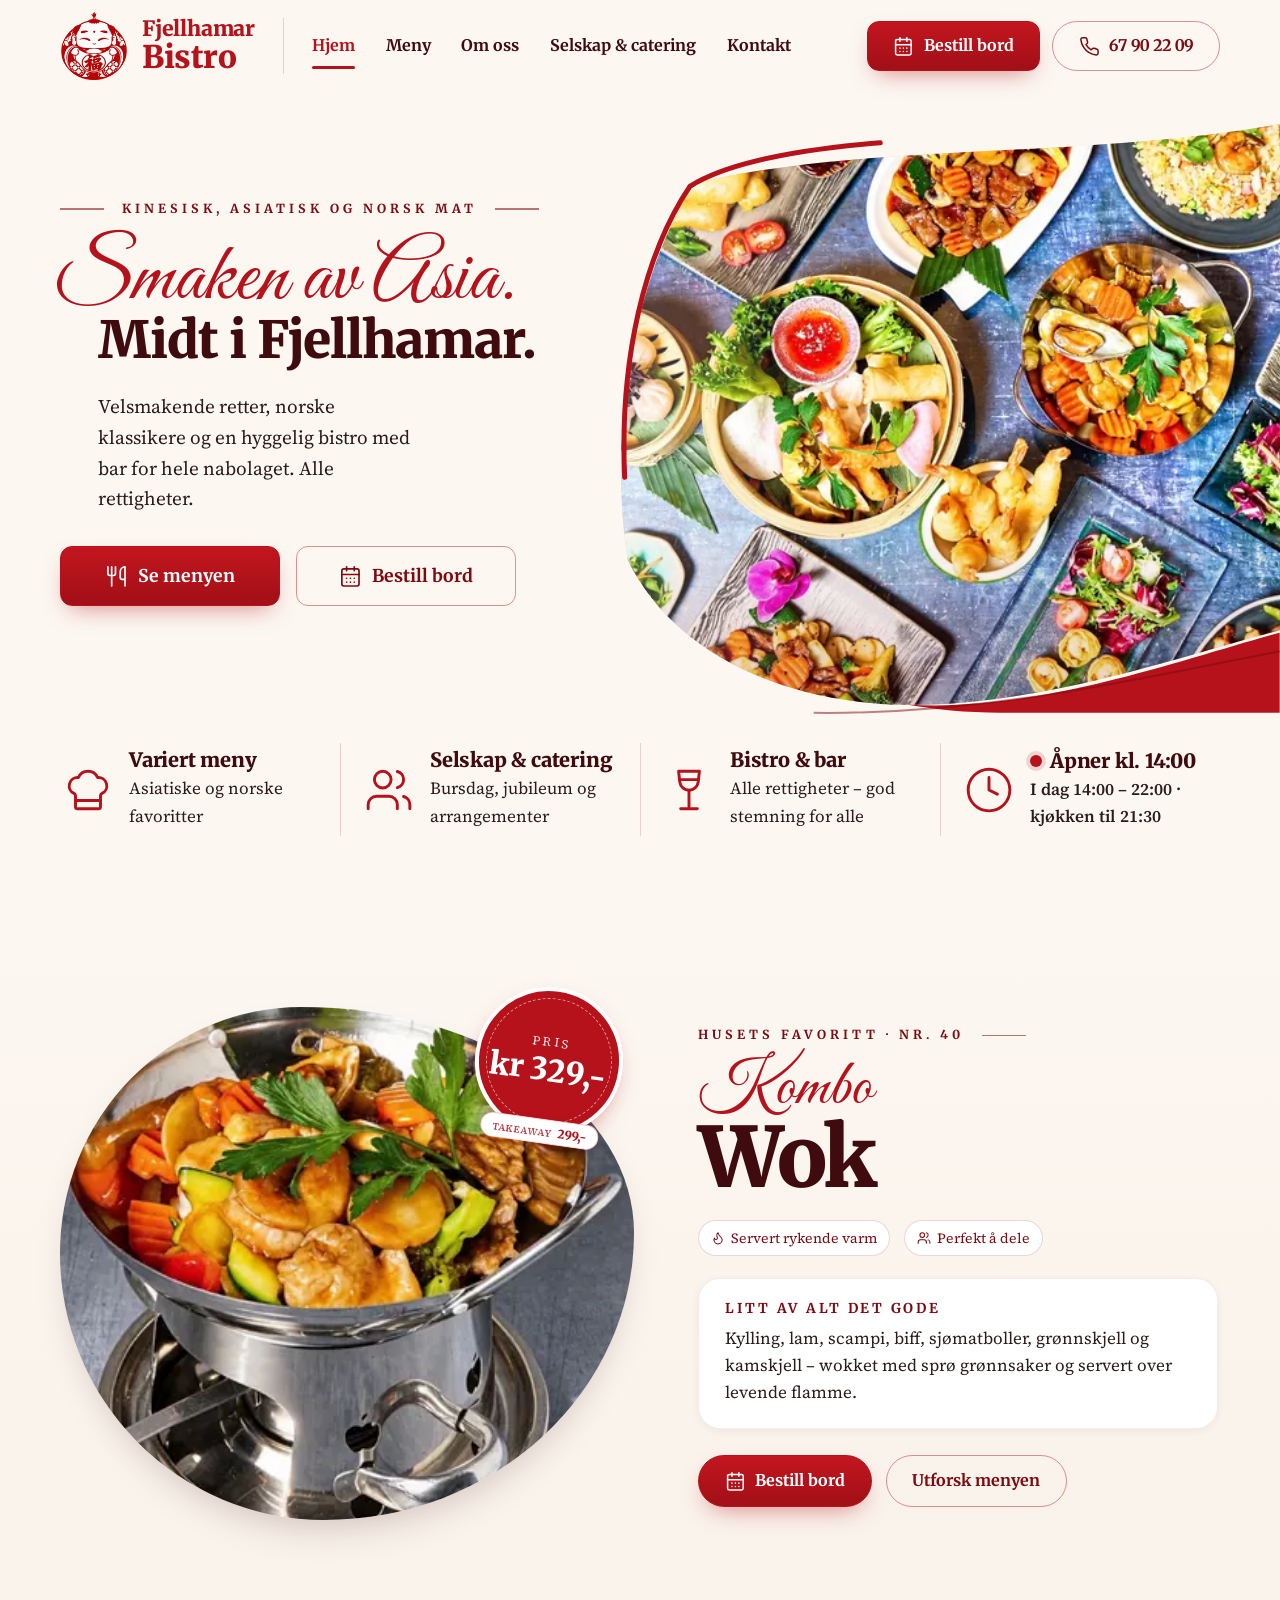
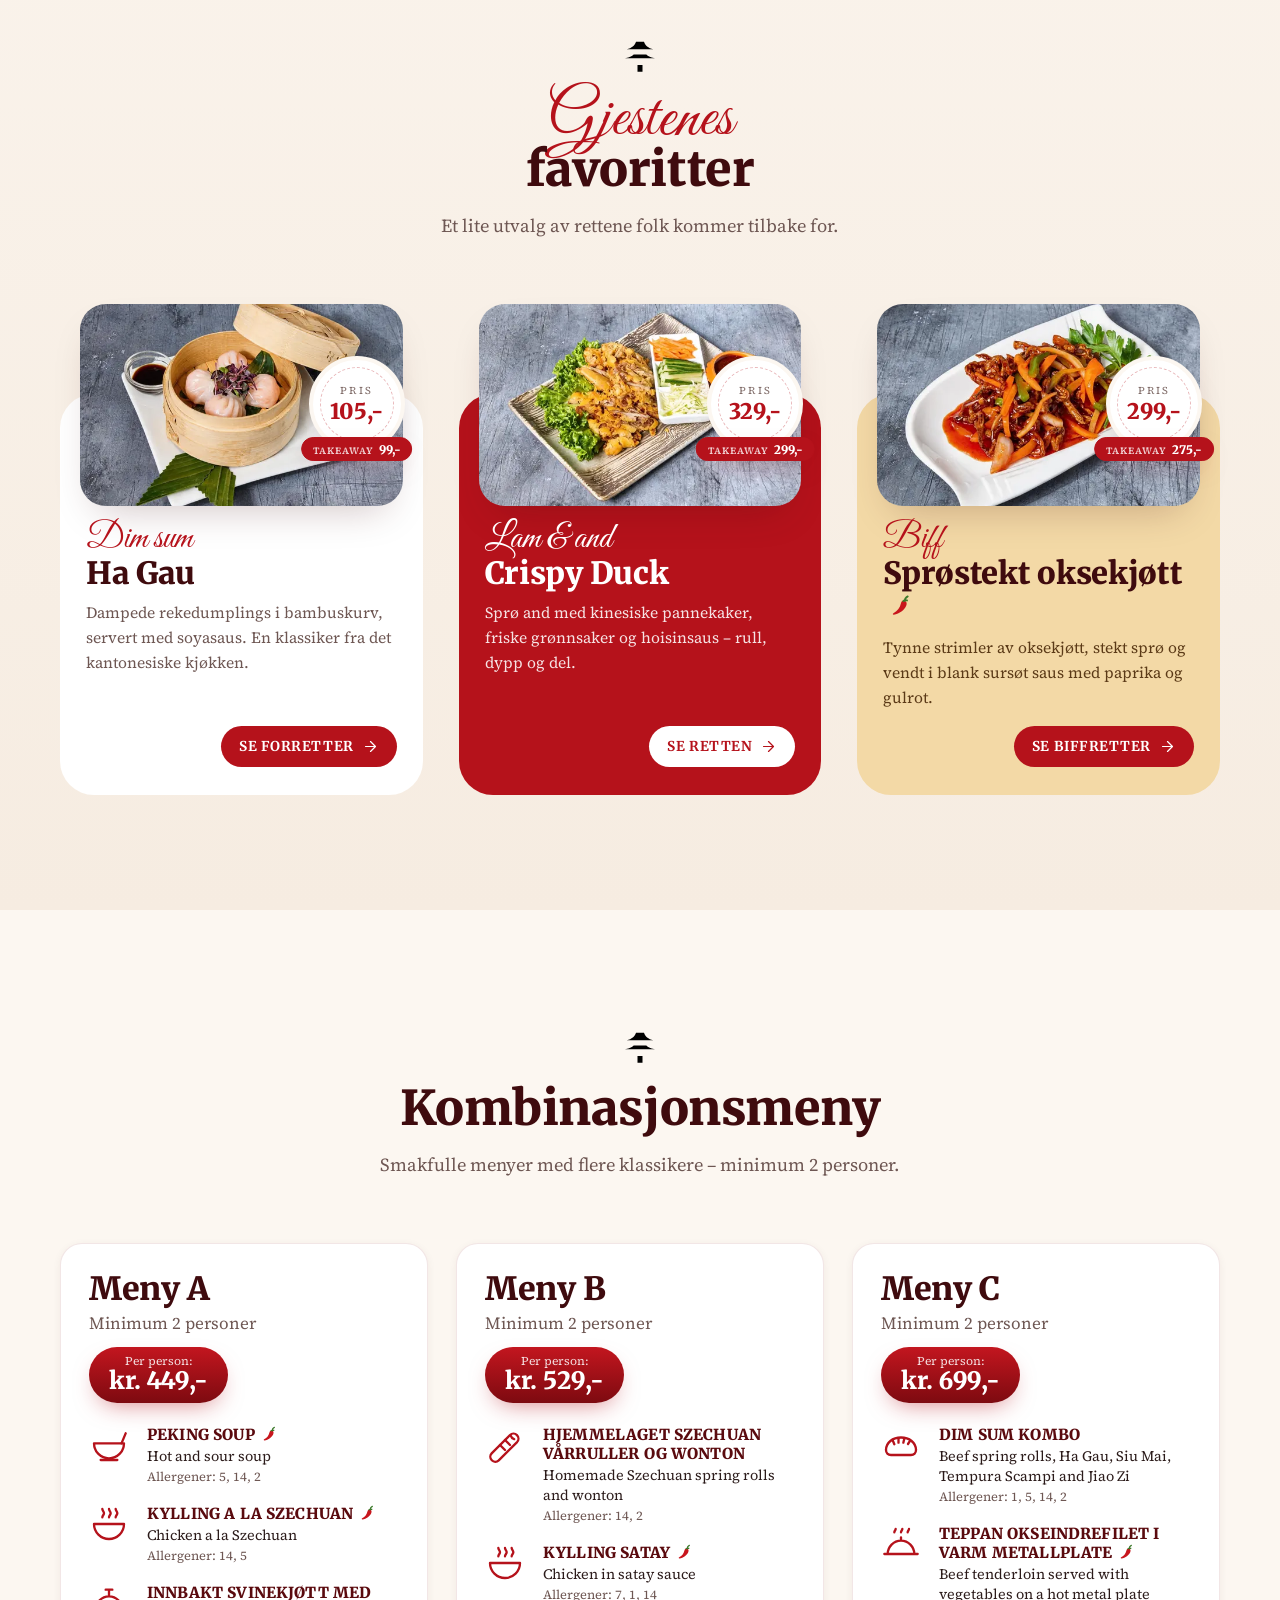
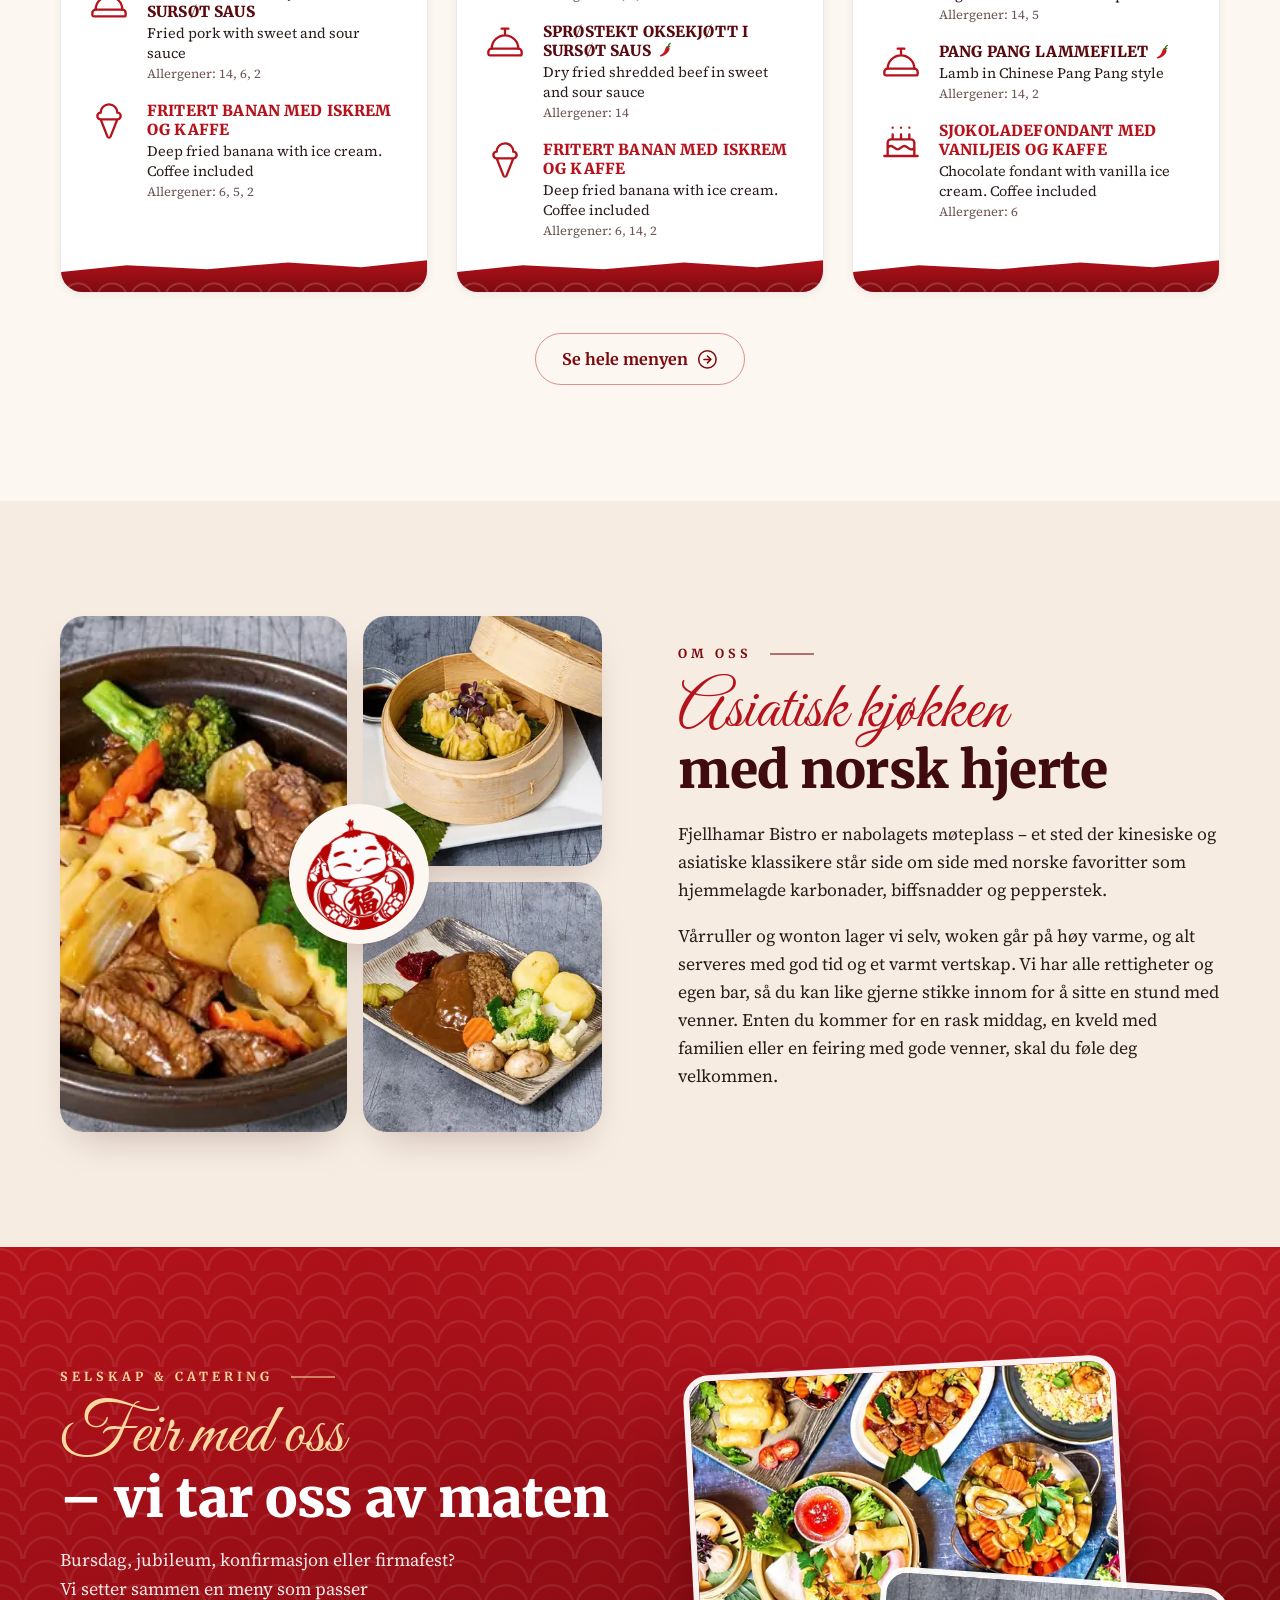
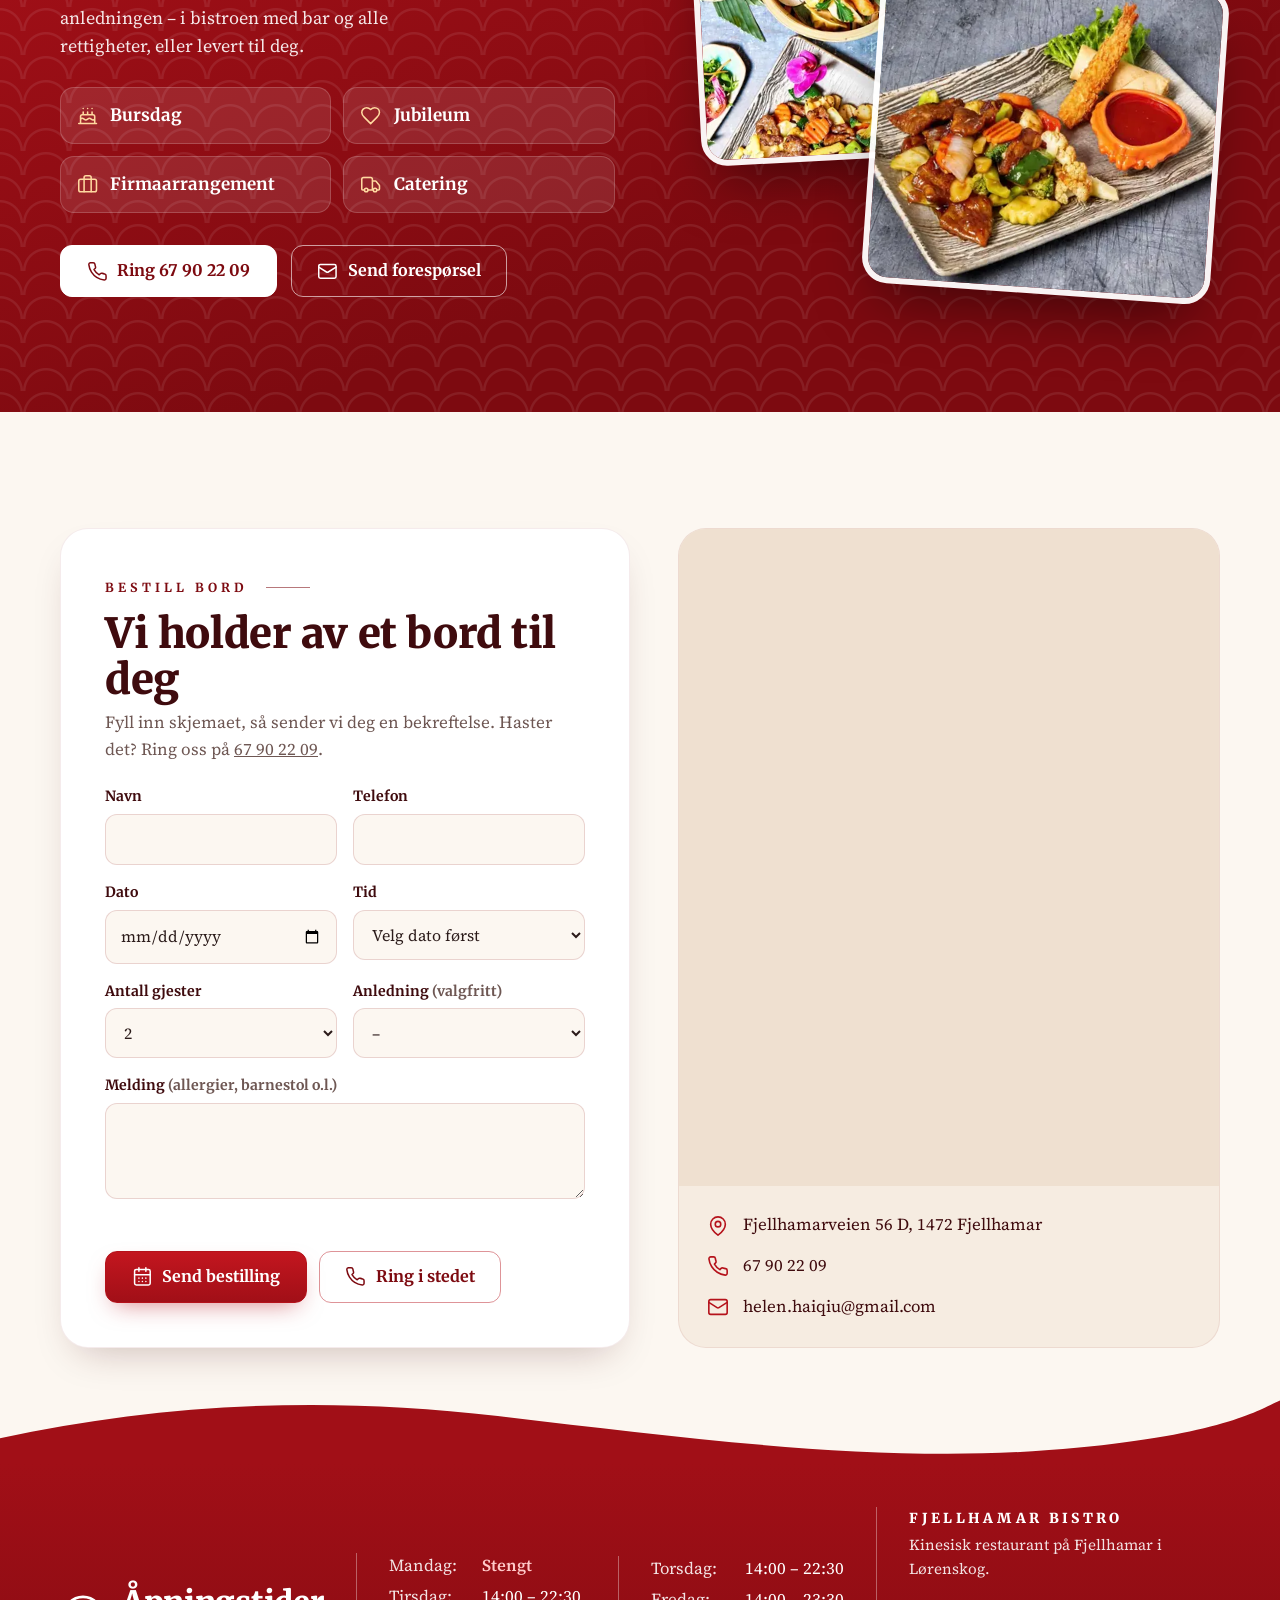
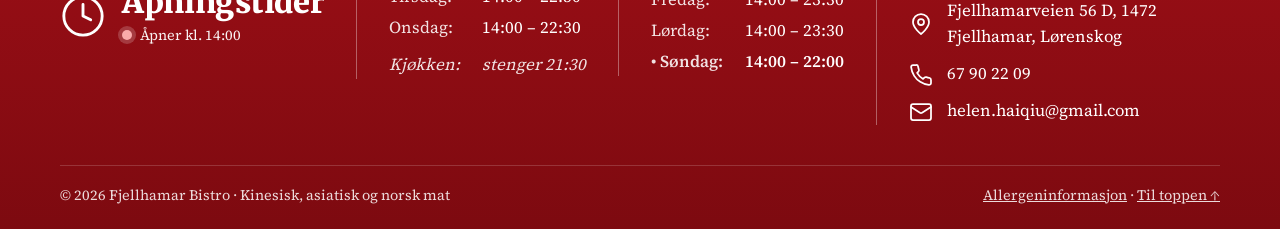
==== index.html @ 44b76e32 "Endring bunn tekst Tatt med Lørenskog og at det er kinesisk resturant  +til toppen er endret" ====
<!doctype html>
<html lang="nb" class="no-js">
<head>
<meta charset="utf-8">
<meta name="viewport" content="width=device-width, initial-scale=1">
<title>Fjellhamar Bistro – Kinesisk, asiatisk og norsk mat i Fjellhamar</title>
<meta name="description" content="Fjellhamar Bistro serverer kinesiske og asiatiske klassikere, dim sum og norske favoritter i Fjellhamarveien 56 D. Bestill bord, selskap og catering – ring 67 90 22 09.">
<meta name="theme-color" content="#b5121b">
<meta property="og:title" content="Fjellhamar Bistro – Smaken av Asia. Midt i Fjellhamar.">
<meta property="og:description" content="Kinesisk, asiatisk og norsk mat. Hyggelig bistro for hele nabolaget.">
<meta property="og:image" content="assets/img/hero-dishes-1600.webp">
<meta property="og:locale" content="nb_NO">
<link rel="icon" href="assets/logo/favicon-64.png" type="image/png">
<link rel="apple-touch-icon" href="assets/logo/apple-touch-icon.png">
<link rel="preload" as="image" href="assets/img/hero-dishes-800.webp" imagesrcset="assets/img/hero-dishes-800.webp 800w, assets/img/hero-dishes-1200.webp 1200w, assets/img/hero-dishes-1600.webp 1600w" imagesizes="(max-width: 900px) 100vw, 60vw" fetchpriority="high">
<link rel="preload" as="font" type="font/woff2" href="assets/fonts/great-vibes-400.woff2" crossorigin>
<link rel="preload" as="font" type="font/woff2" href="assets/fonts/merriweather-900.woff2" crossorigin>
<link rel="stylesheet" href="assets/css/style.css">
<script type="application/ld+json">
{
  "@context": "https://schema.org",
  "@type": "Restaurant",
  "name": "Fjellhamar Bistro",
  "servesCuisine": ["Kinesisk", "Asiatisk", "Norsk"],
  "telephone": "+47 67 90 22 09",
  "email": "helen.haiqiu@gmail.com",
  "address": { "@type": "PostalAddress", "streetAddress": "Fjellhamarveien 56 D", "postalCode": "1472", "addressLocality": "Fjellhamar", "addressCountry": "NO" },
  "openingHoursSpecification": [
    { "@type": "OpeningHoursSpecification", "dayOfWeek": ["Tuesday","Wednesday","Thursday"], "opens": "14:00", "closes": "22:30" },
    { "@type": "OpeningHoursSpecification", "dayOfWeek": ["Friday","Saturday"], "opens": "14:00", "closes": "23:30" },
    { "@type": "OpeningHoursSpecification", "dayOfWeek": "Sunday", "opens": "14:00", "closes": "22:00" }
  ],
  "menu": "meny.html",
  "acceptsReservations": true,
  "amenityFeature": [
    { "@type": "LocationFeatureSpecification", "name": "Bar", "value": true },
    { "@type": "LocationFeatureSpecification", "name": "Alle rettigheter", "value": true }
  ]
}
</script>
</head>
<body id="top">
<svg width="0" height="0" style="position:absolute" aria-hidden="true" focusable="false">
  <defs>
    <clipPath id="heroClip" clipPathUnits="objectBoundingBox">
      <path d="M0.12,0.1 C0.4,0.03 0.7,0.06 1,0 L1,0.86 C0.86,0.9 0.62,1 0.4,0.985 C0.22,0.97 0.08,0.88 0.02,0.74 C-0.01,0.52 0.03,0.26 0.12,0.1 Z"/>
    </clipPath>
  </defs>
  <symbol id="i-phone" viewBox="0 0 24 24"><path d="M22 16.92v3a2 2 0 0 1-2.18 2 19.79 19.79 0 0 1-8.63-3.07 19.5 19.5 0 0 1-6-6 19.79 19.79 0 0 1-3.07-8.67A2 2 0 0 1 4.11 2h3a2 2 0 0 1 2 1.72 12.84 12.84 0 0 0 .7 2.81 2 2 0 0 1-.45 2.11L8.09 9.91a16 16 0 0 0 6 6l1.27-1.27a2 2 0 0 1 2.11-.45 12.84 12.84 0 0 0 2.81.7A2 2 0 0 1 22 16.92z"/></symbol>
  <symbol id="i-cal" viewBox="0 0 24 24"><rect x="3" y="4" width="18" height="18" rx="2"/><path d="M16 2v4M8 2v4M3 10h18M8 14h.01M12 14h.01M16 14h.01M8 18h.01M12 18h.01M16 18h.01"/></symbol>
  <symbol id="i-clock" viewBox="0 0 24 24"><circle cx="12" cy="12" r="10"/><path d="M12 6v6l4 2"/></symbol>
  <symbol id="i-pin" viewBox="0 0 24 24"><path d="M20 10c0 6-8 12-8 12s-8-6-8-12a8 8 0 0 1 16 0Z"/><circle cx="12" cy="10" r="3"/></symbol>
  <symbol id="i-mail" viewBox="0 0 24 24"><rect x="2" y="4" width="20" height="16" rx="2"/><path d="m22 7-8.97 5.7a1.94 1.94 0 0 1-2.06 0L2 7"/></symbol>
  <symbol id="i-utensils" viewBox="0 0 24 24"><path d="M3 2v7c0 1.1.9 2 2 2h4a2 2 0 0 0 2-2V2M7 2v20M21 15V2a5 5 0 0 0-5 5v6c0 1.1.9 2 2 2h3Zm0 0v7"/></symbol>
  <symbol id="i-chef" viewBox="0 0 24 24"><path d="M17 21a1 1 0 0 0 1-1v-5.35c0-.46.32-.84.73-1.04a4 4 0 0 0-2.14-7.59 5 5 0 0 0-9.18 0 4 4 0 0 0-2.14 7.59c.41.2.73.58.73 1.04V20a1 1 0 0 0 1 1Z"/><path d="M6 17h12"/></symbol>
  <symbol id="i-users" viewBox="0 0 24 24"><path d="M16 21v-2a4 4 0 0 0-4-4H6a4 4 0 0 0-4 4v2"/><circle cx="9" cy="7" r="4"/><path d="M22 21v-2a4 4 0 0 0-3-3.87M16 3.13a4 4 0 0 1 0 7.75"/></symbol>
  <symbol id="i-cloche" viewBox="0 0 24 24"><path d="M3 20a1 1 0 0 1-1-1v-1a2 2 0 0 1 2-2h16a2 2 0 0 1 2 2v1a1 1 0 0 1-1 1Z"/><path d="M20 16a8 8 0 1 0-16 0M12 4v4M10 4h4"/></symbol>
  <symbol id="i-bowl" viewBox="0 0 24 24"><path d="M3 12h18a9 9 0 0 1-18 0Z"/><path d="M8 8c0-1 1-1.5 1-2.5S8 4 8 3M12 8c0-1 1-1.5 1-2.5S12 4 12 3M16 8c0-1 1-1.5 1-2.5S16 4 16 3"/></symbol>
  <symbol id="i-soup" viewBox="0 0 24 24"><path d="M3 11h18a9 9 0 0 1-18 0Z"/><path d="M7 21h10M19.5 11 22 5"/></symbol>
  <symbol id="i-ice" viewBox="0 0 24 24"><path d="m7 11 4.08 10.35a1 1 0 0 0 1.84 0L17 11M17 7A5 5 0 0 0 7 7M17 7a2 2 0 0 1 0 4H7a2 2 0 0 1 0-4"/></symbol>
  <symbol id="i-roll" viewBox="0 0 24 24"><path d="M4 17 15 6a3 3 0 0 1 4.24 4.24L8.24 21.24A3 3 0 0 1 4 17Z"/><path d="M9 12l3 3M12 9l3 3M15.5 6.5a3 3 0 0 0 2 2"/></symbol>
  <symbol id="i-dumpling" viewBox="0 0 24 24"><path d="M3 15c0-4.4 4-7.5 9-7.5s9 3.1 9 7.5c0 1.7-1.2 3-3 3H6c-1.8 0-3-1.3-3-3Z"/><path d="M7 9.2 8 11.5M10.5 8v2.6M14 8.1l-.6 2.5M17.5 9.4l-1.3 2"/></symbol>
  <symbol id="i-plate" viewBox="0 0 24 24"><path d="M2 18h20M4 18c0-4.4 3.6-8 8-8s8 3.6 8 8M12 10V8"/><path d="M8 5c0-1 .8-1.2.8-2M12 5c0-1 .8-1.2.8-2M16 5c0-1 .8-1.2.8-2"/></symbol>
  <symbol id="i-cake" viewBox="0 0 24 24"><path d="M20 21v-8a2 2 0 0 0-2-2H6a2 2 0 0 0-2 2v8M4 16s.5-1 2-1 2.5 2 4 2 2.5-2 4-2 2.5 2 4 2 2-1 2-1M2 21h20M7 8v3M12 8v3M17 8v3M7 4h.01M12 4h.01M17 4h.01"/></symbol>
  <symbol id="i-gift" viewBox="0 0 24 24"><rect x="3" y="8" width="18" height="4" rx="1"/><path d="M12 8v13M19 12v7a2 2 0 0 1-2 2H7a2 2 0 0 1-2-2v-7M7.5 8a2.5 2.5 0 0 1 0-5C10 3 12 8 12 8s2-5 4.5-5a2.5 2.5 0 0 1 0 5"/></symbol>
  <symbol id="i-briefcase" viewBox="0 0 24 24"><path d="M16 20V4a2 2 0 0 0-2-2h-4a2 2 0 0 0-2 2v16"/><rect x="2" y="6" width="20" height="14" rx="2"/></symbol>
  <symbol id="i-heart" viewBox="0 0 24 24"><path d="M19 14c1.49-1.46 3-3.21 3-5.5A5.5 5.5 0 0 0 16.5 3c-1.76 0-3 .5-4.5 2-1.5-1.5-2.74-2-4.5-2A5.5 5.5 0 0 0 2 8.5c0 2.3 1.5 4.05 3 5.5l7 7Z"/></symbol>
  <symbol id="i-truck" viewBox="0 0 24 24"><path d="M14 18V6a2 2 0 0 0-2-2H4a2 2 0 0 0-2 2v11a1 1 0 0 0 1 1h2M15 18H9M19 18h2a1 1 0 0 0 1-1v-3.65a1 1 0 0 0-.22-.62l-3.48-4.35A1 1 0 0 0 17.52 8H14"/><circle cx="17" cy="18" r="2"/><circle cx="7" cy="18" r="2"/></symbol>
  <symbol id="i-arrow" viewBox="0 0 24 24"><path d="M5 12h14M12 5l7 7-7 7"/></symbol>
  <symbol id="i-arrow-c" viewBox="0 0 24 24"><circle cx="12" cy="12" r="10"/><path d="M8 12h8M12 8l4 4-4 4"/></symbol>
  <symbol id="i-menu" viewBox="0 0 24 24"><path d="M4 6h16M4 12h16M4 18h16"/></symbol>
  <symbol id="i-close" viewBox="0 0 24 24"><path d="M18 6 6 18M6 6l12 12"/></symbol>
  <symbol id="i-flame" viewBox="0 0 24 24"><path d="M8.5 14.5A2.5 2.5 0 0 0 11 12c0-1.38-.5-2-1-3-1.07-2.14-.22-4.05 2-6 .5 2.5 2 4.9 4 6.5 2 1.6 3 3.5 3 5.5a7 7 0 1 1-14 0c0-1.15.43-2.29 1-3a2.5 2.5 0 0 0 2.5 2.5Z"/></symbol>
  <symbol id="i-leaf" viewBox="0 0 24 24"><path d="M11 20A7 7 0 0 1 9.8 6.1C15.5 5 17 4.48 19 2c1 2 2 4.18 2 8 0 5.5-4.78 10-10 10Z"/><path d="M2 21c0-3 1.85-5.36 5.08-6C9.5 14.52 12 13 13 12"/></symbol>
  <symbol id="i-pagoda" viewBox="0 0 24 24"><path d="M12 1.5V4M4 8.5c3-.6 5-2.4 5.6-4.5h4.8c.6 2.1 2.6 3.9 5.6 4.5M6 8.5v3.2M18 8.5v3.2M3 14c3-.5 4.6-1.6 5.2-2.3h7.6c.6.7 2.2 1.8 5.2 2.3M6.5 14v8M17.5 14v8M4 22h16M10.5 22v-4h3v4"/></symbol>
  <symbol id="i-glass" viewBox="0 0 24 24"><path d="M7 3h10l-.6 5.2A4.4 4.4 0 0 1 12 12.1a4.4 4.4 0 0 1-4.4-3.9Z"/><path d="M7.4 7h9.2M12 12.1V20M8 21h8"/></symbol>
</svg>

<a class="skip-link" href="#main">Hopp til innhold</a>
<header class="site-header">
  <div class="wrap header-inner">
    <a class="brand" href="index.html" aria-label="Fjellhamar Bistro – til forsiden">
      <img class="brand-mark" src="assets/logo/logo-128.webp" srcset="assets/logo/logo-128.webp 1x, assets/logo/logo-256.webp 2x" alt="" width="128" height="128">
      <span class="brand-name"><span>Fjellhamar</span><span>Bistro</span></span>
    </a>
    <span class="header-divider" aria-hidden="true"></span>
    <nav class="main-nav" id="main-nav" aria-label="Hovedmeny">
      <ul>
        <li><a href="index.html" aria-current="page">Hjem</a></li>
        <li><a href="meny.html" >Meny</a></li>
        <li><a href="index.html#om-oss">Om oss</a></li>
        <li><a href="index.html#selskap">Selskap &amp; catering</a></li>
        <li><a href="index.html#kontakt">Kontakt</a></li>
      </ul>
      <div class="mobile-nav-cta">
        <a class="btn btn--primary" href="index.html#bestill"><svg class="icon"><use href="#i-cal"/></svg>Bestill bord</a>
        <a class="btn btn--ghost" href="tel:+4767902209"><svg class="icon"><use href="#i-phone"/></svg>67 90 22 09</a>
      </div>
    </nav>
    <div class="header-actions">
      <a class="btn btn--primary btn-book-desktop" href="index.html#bestill"><svg class="icon"><use href="#i-cal"/></svg>Bestill bord</a>
      <a class="btn btn--ghost btn--pill phone-btn" href="tel:+4767902209"><svg class="icon"><use href="#i-phone"/></svg>67 90 22 09</a>
      <button class="nav-toggle" type="button" aria-controls="main-nav" aria-expanded="false" aria-label="Åpne meny">
        <svg class="icon"><use href="#i-menu"/></svg>
      </button>
    </div>
  </div>
</header>


<main id="main">

  <!-- ===== HERO ===== -->
  <section class="hero" aria-labelledby="hero-title">
    <div class="wrap hero-grid">
      <div class="hero-copy">
        <span class="eyebrow hero-in">Kinesisk, asiatisk og norsk mat</span>
        <h1 class="hero-title" id="hero-title">
          <span class="script hero-in hero-in-d1">Smaken av Asia.</span>
          <span class="solid hero-in hero-in-d2">Midt i Fjellhamar.</span>
        </h1>
        <p class="hero-lead hero-in hero-in-d2">Velsmakende retter, norske klassikere og en hyggelig bistro med bar for hele nabolaget. Alle rettigheter.</p>
        <div class="hero-cta hero-in hero-in-d3">
          <a class="btn btn--primary" href="meny.html"><svg class="icon"><use href="#i-utensils"/></svg>Se menyen</a>
          <a class="btn btn--ghost" href="#bestill"><svg class="icon"><use href="#i-cal"/></svg>Bestill bord</a>
        </div>
      </div>

      <div class="hero-media">
        <div class="shape">
          <img src="assets/img/hero-dishes-1200.webp" srcset="assets/img/hero-dishes-800.webp 800w, assets/img/hero-dishes-1200.webp 1200w, assets/img/hero-dishes-1600.webp 1600w" sizes="(max-width: 900px) 100vw, 60vw" alt="Et bord dekket med retter fra Fjellhamar Bistro: dim sum, vårruller, wok, stekt ris og nudler" width="1600" height="900" fetchpriority="high">
        </div>
        <svg class="swoosh" viewBox="0 0 100 100" preserveAspectRatio="none" aria-hidden="true">
          <path d="M40 3.2C27 4.4 17 6.6 11.4 10.6 4.6 22 0.8 40 1.6 60" fill="none" stroke="#b5121b" stroke-width="5" stroke-linecap="round" vector-effect="non-scaling-stroke"/>
          <path d="M44 98.6C64 100 86 90.6 100 86.4V100H58C53 100 48 99.4 44 98.6Z" fill="#b5121b"/>
          <path d="M30 100C58 100.4 84 92.8 100 89.6" fill="none" stroke="#7d0a10" stroke-width="2" vector-effect="non-scaling-stroke" opacity=".5"/>
        </svg>
      </div>
    </div>
  </section>

  <!-- ===== FORDELER ===== -->
  <section class="features" aria-label="Hvorfor Fjellhamar Bistro">
    <div class="wrap features-grid">
      <div class="feature reveal">
        <svg class="icon" aria-hidden="true"><use href="#i-chef"/></svg>
        <div><h3>Variert meny</h3><p>Asiatiske og norske favoritter</p></div>
      </div>
      <div class="feature reveal reveal-d1">
        <svg class="icon" aria-hidden="true"><use href="#i-users"/></svg>
        <div><h3>Selskap &amp; catering</h3><p>Bursdag, jubileum og arrangementer</p></div>
      </div>
      <div class="feature reveal reveal-d2">
        <svg class="icon" aria-hidden="true"><use href="#i-glass"/></svg>
        <div><h3>Bistro &amp; bar</h3><p>Alle rettigheter – god stemning for alle</p></div>
      </div>
      <a class="feature feature--open reveal reveal-d3" href="#apningstider">
        <svg class="icon" aria-hidden="true"><use href="#i-clock"/></svg>
        <div><h3 data-open-label>Åpningstider</h3><p data-open-hours>Se når vi har åpent</p></div>
      </a>
    </div>
  </section>

  <!-- ===== HUSETS FAVORITTER ===== -->
  <section class="section signature" id="favoritter" aria-labelledby="fav-title">
    <div class="wrap">
      <div class="signature-hero">
        <div class="signature-photo reveal">
          <span class="blob" aria-hidden="true"></span>
          <div class="frame">
            <img src="assets/img/kombo-wok-800.webp" srcset="assets/img/kombo-wok-800.webp 800w, assets/img/kombo-wok-1600.webp 1600w" sizes="(max-width: 960px) 100vw, 55vw" alt="Kombo Wok servert i varm wokpanne over rechaud" loading="lazy" width="800" height="450">
          </div>
          <div class="price-badge" data-dish="40"><div><small>Pris</small><strong>kr 329,-</strong></div></div>
        </div>
        <div class="signature-copy reveal reveal-d1">
          <span class="eyebrow eyebrow--left">Husets favoritt · Nr. 40</span>
          <span class="script" style="margin-top:14px">Kombo</span>
          <h2 id="fav-title">Wok</h2>
          <div class="meta">
            <span class="chip"><svg class="icon"><use href="#i-flame"/></svg>Servert rykende varm</span>
            <span class="chip"><svg class="icon"><use href="#i-users"/></svg>Perfekt å dele</span>
          </div>
          <div class="quote-card">
            <h3>Litt av alt det gode</h3>
            <p>Kylling, lam, scampi, biff, sjømatboller, grønnskjell og kamskjell – wokket med sprø grønnsaker og servert over levende flamme.</p>
          </div>
          <div class="actions">
            <a class="btn btn--primary btn--pill" href="#bestill"><svg class="icon"><use href="#i-cal"/></svg>Bestill bord</a>
            <a class="btn btn--ghost btn--pill" href="meny.html#kombinasjonsrett">Utforsk menyen</a>
          </div>
        </div>
      </div>

      <div class="section-head reveal">
        <svg class="ornament" aria-hidden="true"><use href="#i-pagoda"/></svg>
        <h2><span class="script">Gjestenes</span>favoritter</h2>
        <p>Et lite utvalg av rettene folk kommer tilbake for.</p>
      </div>

      <div class="dish-cards">
        <article class="dish-card reveal">
          <div class="photo"><img src="assets/img/ha-gau-800.webp" alt="Ha Gau – dampede rekedumplings i bambuskurv" loading="lazy" width="800" height="450"></div>
          <div class="price-badge" data-dish="3"><div><small>Pris</small><strong>105,-</strong></div></div>
          <span class="script">Dim sum</span>
          <h3 data-dish-title="3">Ha Gau</h3>
          <p>Dampede rekedumplings i bambuskurv, servert med soyasaus. En klassiker fra det kantonesiske kjøkken.</p>
          <a class="card-link" href="meny.html#forretter">SE FORRETTER <svg class="icon"><use href="#i-arrow"/></svg></a>
        </article>
        <article class="dish-card reveal reveal-d1">
          <div class="photo"><img src="assets/img/crispy-duck-800.webp" alt="Crispy duck med kinesiske pannekaker, agurk og hoisinsaus" loading="lazy" width="800" height="450"></div>
          <div class="price-badge" data-dish="32"><div><small>Pris</small><strong>329,-</strong></div></div>
          <span class="script">Lam &amp; and</span>
          <h3 data-dish-title="32">Crispy Duck</h3>
          <p>Sprø and med kinesiske pannekaker, friske grønnsaker og hoisinsaus – rull, dypp og del.</p>
          <a class="card-link" href="meny.html#lam-and">SE RETTEN <svg class="icon"><use href="#i-arrow"/></svg></a>
        </article>
        <article class="dish-card reveal reveal-d2">
          <div class="photo"><img src="assets/img/sprostekt-oksekjott-800.webp" alt="Sprøstekt oksekjøtt i sursøt saus" loading="lazy" width="800" height="450"></div>
          <div class="price-badge" data-dish="23"><div><small>Pris</small><strong>299,-</strong></div></div>
          <span class="script">Biff</span>
          <h3 data-dish-title="23">Sprøstekt oksekjøtt</h3>
          <p>Tynne strimler av oksekjøtt, stekt sprø og vendt i blank sursøt saus med paprika og gulrot.</p>
          <a class="card-link" href="meny.html#biff">SE BIFFRETTER <svg class="icon"><use href="#i-arrow"/></svg></a>
        </article>
      </div>
    </div>
  </section>

  <!-- ===== KOMBINASJONSMENY ===== -->
  <section class="section" id="kombinasjonsmeny" aria-labelledby="kombo-title">
    <div class="wrap">
      <div class="section-head reveal">
        <svg class="ornament" aria-hidden="true"><use href="#i-pagoda"/></svg>
        <h2 id="kombo-title">Kombinasjonsmeny</h2>
        <p>Smakfulle menyer med flere klassikere – minimum 2 personer.</p>
      </div>
      <div class="combo-grid" data-combos></div>
      <div class="center-cta"><a class="btn btn--ghost btn--pill" href="meny.html">Se hele menyen <svg class="icon"><use href="#i-arrow-c"/></svg></a></div>
    </div>
  </section>

  <!-- ===== OM OSS ===== -->
  <section class="section" id="om-oss" aria-labelledby="om-title" style="background:var(--cream-2)">
    <div class="wrap about-grid">
      <div class="about-collage reveal">
        <figure><img src="assets/img/lam-szechuan-800.webp" alt="Lam ytrefilet a la Szechuan i leirgryte" loading="lazy" width="800" height="450"></figure>
        <figure><img src="assets/img/siu-mai-800.webp" alt="Siu Mai i bambuskurv" loading="lazy" width="800" height="450"></figure>
        <figure><img src="assets/img/karbonader-800.webp" alt="Hjemmelagde karbonader med brun saus, poteter og grønnsaker" loading="lazy" width="800" height="450"></figure>
        <img class="stamp" src="assets/logo/logo-256.webp" alt="" width="256" height="256" loading="lazy">
      </div>
      <div class="about-copy reveal reveal-d1">
        <span class="eyebrow eyebrow--left">Om oss</span>
        <h2 id="om-title"><span class="script">Asiatisk kjøkken</span>med norsk hjerte</h2>
        <p>Fjellhamar Bistro er nabolagets møteplass – et sted der kinesiske og asiatiske klassikere står side om side med norske favoritter som hjemmelagde karbonader, biffsnadder og pepperstek.</p>
        <p>Vårruller og wonton lager vi selv, woken går på høy varme, og alt serveres med god tid og et varmt vertskap. Vi har alle rettigheter og egen bar, så du kan like gjerne stikke innom for å sitte en stund med venner. Enten du kommer for en rask middag, en kveld med familien eller en feiring med gode venner, skal du føle deg velkommen.</p>
      </div>
    </div>
  </section>

  <!-- ===== SELSKAP & CATERING ===== -->
  <section class="section events" id="selskap" aria-labelledby="selskap-title">
    <div class="wrap events-grid">
      <div class="reveal">
        <span class="eyebrow eyebrow--left">Selskap &amp; catering</span>
        <h2 id="selskap-title"><span class="script">Feir med oss</span>– vi tar oss av maten</h2>
        <p>Bursdag, jubileum, konfirmasjon eller firmafest? Vi setter sammen en meny som passer anledningen – i bistroen med bar og alle rettigheter, eller levert til deg.</p>
        <ul class="occasions">
          <li><svg class="icon"><use href="#i-cake"/></svg>Bursdag</li>
          <li><svg class="icon"><use href="#i-heart"/></svg>Jubileum</li>
          <li><svg class="icon"><use href="#i-briefcase"/></svg>Firmaarrangement</li>
          <li><svg class="icon"><use href="#i-truck"/></svg>Catering</li>
        </ul>
        <div class="actions">
          <a class="btn btn--light" href="tel:+4767902209"><svg class="icon"><use href="#i-phone"/></svg>Ring 67 90 22 09</a>
          <a class="btn btn--outline-light" href="mailto:helen.haiqiu@gmail.com?subject=Foresp%C3%B8rsel%20om%20selskap%2Fcatering"><svg class="icon"><use href="#i-mail"/></svg>Send forespørsel</a>
        </div>
      </div>
      <div class="events-photos reveal reveal-d1">
        <figure class="p1"><img src="assets/img/hero-dishes-800.webp" alt="Mange retter dekket opp til deling" loading="lazy" width="800" height="450"></figure>
        <figure class="p2"><img src="assets/img/spesial-kombo-b-800.webp" alt="Bistro spesial kombo med vårrull, tempura scampi og biff chopsuey" loading="lazy" width="800" height="450"></figure>
      </div>
    </div>
  </section>

  <!-- ===== BESTILL / KONTAKT ===== -->
  <section class="section" id="kontakt" aria-labelledby="bestill-title">
    <div class="wrap contact-grid">
      <div class="booking-card reveal" id="bestill">
        <span class="eyebrow eyebrow--left">Bestill bord</span>
        <h2 id="bestill-title">Vi holder av et bord til deg</h2>
        <p>Fyll inn skjemaet, så sender vi deg en bekreftelse. Haster det? Ring oss på <a href="tel:+4767902209">67 90 22 09</a>.</p>
        <form class="form-grid" data-booking novalidate>
          <div class="field"><label for="b-name">Navn</label><input id="b-name" name="navn" autocomplete="name" required></div>
          <div class="field"><label for="b-phone">Telefon</label><input id="b-phone" name="telefon" type="tel" autocomplete="tel" inputmode="tel" required></div>
          <div class="field"><label for="b-date">Dato</label><input id="b-date" name="dato" type="date" required></div>
          <div class="field"><label for="b-time">Tid</label><select id="b-time" name="tid" required><option value="">Velg dato først</option></select></div>
          <div class="field"><label for="b-guests">Antall gjester</label>
            <select id="b-guests" name="gjester">
              <option>1</option><option selected>2</option><option>3</option><option>4</option><option>5</option><option>6</option><option>7</option><option>8</option><option value="9+">9 eller flere</option>
            </select>
          </div>
          <div class="field"><label for="b-occasion">Anledning <span style="font-weight:400;color:var(--muted)">(valgfritt)</span></label>
            <select id="b-occasion" name="anledning"><option value="">–</option><option>Bursdag</option><option>Jubileum</option><option>Firmamiddag</option><option>Annet</option></select>
          </div>
          <div class="field field--full"><label for="b-msg">Melding <span style="font-weight:400;color:var(--muted)">(allergier, barnestol o.l.)</span></label><textarea id="b-msg" name="melding"></textarea></div>
          <p class="form-note" data-form-note aria-live="polite"></p>
          <div class="form-actions">
            <button class="btn btn--primary" type="submit"><svg class="icon"><use href="#i-cal"/></svg>Send bestilling</button>
            <a class="btn btn--ghost" href="tel:+4767902209"><svg class="icon"><use href="#i-phone"/></svg>Ring i stedet</a>
          </div>
        </form>
      </div>

      <div class="visit-card reveal reveal-d1">
        <div class="map">
          <iframe title="Kart: Fjellhamarveien 56 D, 1472 Fjellhamar" loading="lazy" referrerpolicy="no-referrer-when-downgrade" src="https://www.google.com/maps?q=Fjellhamarveien+56+D,+1472+Fjellhamar&amp;output=embed"></iframe>
        </div>
        <div class="visit-info">
          <a href="https://www.google.com/maps/search/?api=1&amp;query=Fjellhamarveien+56+D,+1472+Fjellhamar" target="_blank" rel="noopener"><svg class="icon"><use href="#i-pin"/></svg>Fjellhamarveien 56 D, 1472 Fjellhamar</a>
          <a href="tel:+4767902209"><svg class="icon"><use href="#i-phone"/></svg>67 90 22 09</a>
          <a href="mailto:helen.haiqiu@gmail.com"><svg class="icon"><use href="#i-mail"/></svg>helen.haiqiu@gmail.com</a>
        </div>
      </div>
    </div>
  </section>

</main>

<footer class="hours-band" id="apningstider">
  <svg class="wave" viewBox="0 0 1440 90" preserveAspectRatio="none" aria-hidden="true"><path fill="currentColor" d="M0 60C180 20 360 10 560 34s420 56 620 40 240-50 260-58v74H0Z"/></svg>
  <div class="wrap">
    <div class="hours-grid">
      <div class="hours-title">
        <svg class="icon" aria-hidden="true"><use href="#i-clock"/></svg>
        <div>
          <h2>Åpningstider</h2>
          <div class="now" data-open-status><span class="status-dot"></span><span>Sjekker …</span></div>
        </div>
      </div>
      <dl class="hours-list">
        <dt data-day="1">Mandag:</dt><dd data-day="1" class="closed">Stengt</dd>
        <dt data-day="2">Tirsdag:</dt><dd data-day="2">14:00 – 22:30</dd>
        <dt data-day="3">Onsdag:</dt><dd data-day="3">14:00 – 22:30</dd>
        <dt class="kitchen">Kjøkken:</dt><dd class="kitchen">stenger 21:30</dd>
      </dl>
      <dl class="hours-list">
        <dt data-day="4">Torsdag:</dt><dd data-day="4">14:00 – 22:30</dd>
        <dt data-day="5">Fredag:</dt><dd data-day="5">14:00 – 23:30</dd>
        <dt data-day="6">Lørdag:</dt><dd data-day="6">14:00 – 23:30</dd>
        <dt data-day="0">Søndag:</dt><dd data-day="0">14:00 – 22:00</dd>
      </dl>
      <address class="footer-contact" style="font-style:normal">
        <p class="footer-name">Fjellhamar Bistro</p>
        <p class="footer-tagline">Kinesisk restaurant på Fjellhamar i Lørenskog.</p>
        <a href="https://www.google.com/maps/search/?api=1&amp;query=Fjellhamarveien+56+D,+1472+Fjellhamar" target="_blank" rel="noopener"><svg class="icon" aria-hidden="true"><use href="#i-pin"/></svg>Fjellhamarveien 56 D, 1472 Fjellhamar, Lørenskog</a>
        <a href="tel:+4767902209"><svg class="icon" aria-hidden="true"><use href="#i-phone"/></svg>67 90 22 09</a>
        <a href="mailto:helen.haiqiu@gmail.com"><svg class="icon" aria-hidden="true"><use href="#i-mail"/></svg>helen.haiqiu@gmail.com</a>
      </address>
    </div>
    <div class="footer-bottom">
      <span>© <span data-year>2026</span> Fjellhamar Bistro · Kinesisk, asiatisk og norsk mat</span>
      <span><a href="meny.html#allergener">Allergeninformasjon</a> · <a href="#top">Til toppen ↑</a></span>
    </div>
  </div>
</footer>


<script src="assets/js/site-data.js"></script>
<script src="assets/js/menu-data.js"></script>
<script src="assets/js/main.js"></script>
</body>
</html>
---- assets/css/style.css ----
/* Selvhostede fonter (SIL OFL) – erstatter Google Fonts for raskere lasting */
@font-face { font-family: "Great Vibes"; font-style: normal; font-weight: 400; font-display: swap; src: url(../fonts/great-vibes-400.woff2) format("woff2"); unicode-range: U+0000-00FF,U+0131,U+0152-0153,U+02BB-02BC,U+02C6,U+02DA,U+02DC,U+0304,U+0308,U+0329,U+2000-206F,U+20AC,U+2122,U+2191,U+2193,U+2212,U+2215,U+FEFF,U+FFFD; }
@font-face { font-family: "Merriweather"; font-style: normal; font-weight: 700; font-display: swap; src: url(../fonts/merriweather-700.woff2) format("woff2"); unicode-range: U+0000-00FF,U+0131,U+0152-0153,U+02BB-02BC,U+02C6,U+02DA,U+02DC,U+0304,U+0308,U+0329,U+2000-206F,U+20AC,U+2122,U+2191,U+2193,U+2212,U+2215,U+FEFF,U+FFFD; }
@font-face { font-family: "Merriweather"; font-style: normal; font-weight: 900; font-display: swap; src: url(../fonts/merriweather-900.woff2) format("woff2"); unicode-range: U+0000-00FF,U+0131,U+0152-0153,U+02BB-02BC,U+02C6,U+02DA,U+02DC,U+0304,U+0308,U+0329,U+2000-206F,U+20AC,U+2122,U+2191,U+2193,U+2212,U+2215,U+FEFF,U+FFFD; }
@font-face { font-family: "Source Serif 4"; font-style: normal; font-weight: 400 600; font-display: swap; src: url(../fonts/source-serif-4-opsz.woff2) format("woff2-variations"), url(../fonts/source-serif-4-opsz.woff2) format("woff2"); unicode-range: U+0000-00FF,U+0131,U+0152-0153,U+02BB-02BC,U+02C6,U+02DA,U+02DC,U+0304,U+0308,U+0329,U+2000-206F,U+20AC,U+2122,U+2191,U+2193,U+2212,U+2215,U+FEFF,U+FFFD; }

/* ==========================================================================
   Fjellhamar Bistro — stilark
   Farger, typografi og komponenter i én fil.
   ========================================================================== */

:root {
  --cream: #fcf7f1;
  --cream-2: #f6ece1;
  --cream-3: #efe0d0;
  --red: #b5121b;
  --red-600: #a10f17;
  --red-deep: #7d0a10;
  --red-ink: #5a0a0e;
  --wine: #3f0b0e;
  --ink: #2b1b1a;
  --muted: #6e5753;
  --line: rgba(125, 10, 16, 0.16);
  --gold: #d9a441;
  --white: #fff;

  --f-script: "Great Vibes", "Brush Script MT", cursive;
  --f-display: "Merriweather", Georgia, serif;
  --f-body: "Source Serif 4", Georgia, serif;

  --radius: 18px;
  --radius-lg: 28px;
  --shadow-sm: 0 2px 8px rgba(63, 11, 14, 0.06);
  --shadow: 0 18px 40px -18px rgba(63, 11, 14, 0.28);
  --shadow-red: 0 10px 24px -10px rgba(181, 18, 27, 0.55);

  --wrap: 1240px;
  --gutter: clamp(16px, 4vw, 40px);
  --header-h: 92px;
  --ease: cubic-bezier(0.22, 1, 0.36, 1);
}

*,
*::before,
*::after { box-sizing: border-box; }

html { scroll-behavior: smooth; scroll-padding-top: calc(var(--header-h) + 16px); }
@media (prefers-reduced-motion: reduce) { html { scroll-behavior: auto; } }

body {
  margin: 0;
  background: var(--cream);
  color: var(--ink);
  font-family: var(--f-body);
  font-size: 1.0625rem;
  line-height: 1.6;
  -webkit-font-smoothing: antialiased;
  text-rendering: optimizeLegibility;
  overflow-x: hidden;
}

img { max-width: 100%; display: block; }
a { color: inherit; }
button { font: inherit; color: inherit; }
h1, h2, h3, h4 { font-family: var(--f-display); color: var(--wine); line-height: 1.12; margin: 0; letter-spacing: -0.01em; }
p { margin: 0 0 1em; }
.wrap { width: 100%; max-width: var(--wrap); margin-inline: auto; padding-inline: var(--gutter); }
.sr-only { position: absolute; width: 1px; height: 1px; padding: 0; margin: -1px; overflow: hidden; clip: rect(0 0 0 0); white-space: nowrap; border: 0; }
.icon { width: 1.25em; height: 1.25em; flex: none; fill: none; stroke: currentColor; stroke-width: 1.75; stroke-linecap: round; stroke-linejoin: round; }

:focus-visible { outline: 3px solid var(--gold); outline-offset: 3px; border-radius: 6px; }

.skip-link { position: absolute; left: 12px; top: -60px; background: var(--red); color: #fff; padding: 10px 16px; border-radius: 10px; z-index: 100; text-decoration: none; }
.skip-link:focus { top: 12px; }

/* ---------- Knapper ---------- */
.btn {
  --bg: var(--red); --fg: #fff; --bd: var(--red);
  display: inline-flex; align-items: center; justify-content: center; gap: 0.6em;
  min-height: 52px; padding: 0.7em 1.6em;
  background: var(--bg); color: var(--fg); border: 1.5px solid var(--bd);
  border-radius: 12px; font-family: var(--f-display); font-weight: 700; font-size: 1rem;
  text-decoration: none; cursor: pointer; white-space: nowrap;
  transition: transform 0.25s var(--ease), box-shadow 0.25s var(--ease), background 0.2s, color 0.2s;
}
.btn .icon { width: 1.3em; height: 1.3em; }
.btn--primary { background: linear-gradient(180deg, #c3161f, var(--red-600)); box-shadow: var(--shadow-red); }
.btn--primary:hover { transform: translateY(-2px); box-shadow: 0 14px 28px -10px rgba(181, 18, 27, 0.6); }
.btn--ghost { --bg: transparent; --fg: var(--red-deep); --bd: rgba(181, 18, 27, 0.45); }
.btn--ghost:hover { --bg: #fff; --bd: var(--red); transform: translateY(-2px); }
.btn--light { --bg: #fff; --fg: var(--red-deep); --bd: #fff; }
.btn--light:hover { transform: translateY(-2px); }
.btn--outline-light { --bg: transparent; --fg: #fff; --bd: rgba(255, 255, 255, 0.6); }
.btn--outline-light:hover { --bg: rgba(255, 255, 255, 0.12); --bd: #fff; }
.btn--pill { border-radius: 999px; }
.btn--sm { min-height: 44px; padding: 0.5em 1.2em; font-size: 0.95rem; }
.btn:active { transform: translateY(0) scale(0.98); }

/* ---------- Header ---------- */
.site-header {
  position: sticky; top: 0; z-index: 50;
  background: rgba(252, 247, 241, 0.92);
  backdrop-filter: saturate(1.4) blur(10px);
  -webkit-backdrop-filter: saturate(1.4) blur(10px);
  transition: box-shadow 0.3s, background 0.3s;
}
.site-header.is-scrolled { box-shadow: 0 6px 24px -14px rgba(63, 11, 14, 0.35); }
.header-inner { display: flex; align-items: center; gap: 28px; height: var(--header-h); }

.brand { display: flex; align-items: center; gap: 14px; text-decoration: none; flex: none; }
.brand-mark { width: 68px; height: 68px; flex: none; object-fit: contain; transition: transform 0.6s var(--ease); }
.brand:hover .brand-mark { transform: rotate(-8deg); }
.brand-name { display: flex; flex-direction: column; line-height: 1.08; font-family: var(--f-display); font-weight: 900; color: var(--red); }
.brand-name span:first-child { font-size: 1.32rem; letter-spacing: -0.01em; }
.brand-name span:last-child { font-size: 1.95rem; letter-spacing: -0.015em; }
.header-divider { width: 1px; height: 56px; background: var(--line); flex: none; }

.main-nav { flex: 1; }
.main-nav ul { list-style: none; display: flex; gap: clamp(14px, 2.4vw, 40px); margin: 0; padding: 0; }
.main-nav ul a {
  position: relative; display: inline-block; padding: 8px 0;
  font-family: var(--f-display); font-weight: 700; font-size: 1rem; color: var(--wine); text-decoration: none;
}
.main-nav ul a::after {
  content: ""; position: absolute; left: 0; right: 0; bottom: -2px; height: 3px; border-radius: 3px;
  background: var(--red); transform: scaleX(0); transform-origin: left; transition: transform 0.35s var(--ease);
}
.main-nav ul a:hover::after, .main-nav ul a[aria-current="page"]::after { transform: scaleX(1); }
.main-nav ul a[aria-current="page"] { color: var(--red); }

.header-actions { display: flex; gap: 12px; align-items: center; flex: none; }
.header-actions .btn { min-height: 48px; }
.phone-btn { font-variant-numeric: tabular-nums; }

.nav-toggle { display: none; width: 48px; height: 48px; border: 1.5px solid var(--line); border-radius: 12px; background: #fff; color: var(--red); cursor: pointer; align-items: center; justify-content: center; }
.nav-toggle .icon { width: 24px; height: 24px; }

@media (max-width: 1180px) {
  .header-actions .phone-btn { display: none; }
}
@media (max-width: 1020px) {
  :root { --header-h: 76px; }
  .brand-mark { width: 54px; height: 54px; }
  .brand-name span:first-child { font-size: 1.1rem; }
  .brand-name span:last-child { font-size: 1.6rem; }
  .header-divider { display: none; }
  .nav-toggle { display: inline-flex; margin-left: auto; }
  .main-nav {
    position: fixed; inset: var(--header-h) 0 auto 0; background: var(--cream);
    border-top: 1px solid var(--line); box-shadow: var(--shadow);
    padding: 12px var(--gutter) 24px;
    transform: translateY(-8px); opacity: 0; visibility: hidden;
    transition: opacity 0.25s, transform 0.3s var(--ease), visibility 0.3s;
  }
  .main-nav.is-open { opacity: 1; transform: none; visibility: visible; }
  .main-nav ul { flex-direction: column; gap: 0; }
  .main-nav li + li { border-top: 1px solid var(--line); }
  .main-nav ul a { display: block; padding: 16px 0; font-size: 1.15rem; }
  .main-nav ul a::after { display: none; }
  .header-actions .btn-book-desktop { display: none; }
}
.mobile-nav-cta { display: none; }
@media (max-width: 1020px) {
  .mobile-nav-cta { display: flex; gap: 10px; margin-top: 16px; flex-wrap: wrap; }
  .mobile-nav-cta .btn { flex: 1; }
}

/* ---------- Typografi-hjelpere ---------- */
.eyebrow {
  display: inline-flex; align-items: center; gap: 18px;
  font-family: var(--f-display); font-weight: 700; font-size: 0.78rem;
  letter-spacing: 0.32em; text-transform: uppercase; color: var(--red-deep);
}
.eyebrow::before, .eyebrow::after { content: ""; width: 44px; height: 1.5px; background: currentColor; opacity: 0.55; }
.eyebrow--left::before { display: none; }
.script { font-family: var(--f-script); font-weight: 400; color: var(--red); line-height: 0.9; letter-spacing: 0; }

.section { padding-block: clamp(72px, 9vw, 120px); position: relative; }
.section-head { text-align: center; max-width: 720px; margin: 0 auto clamp(40px, 5vw, 64px); }
.section-head .ornament { width: 40px; height: 40px; color: var(--red-deep); margin: 0 auto 8px; }
.section-head h2 { font-size: clamp(2rem, 4vw, 3rem); font-weight: 900; }
.section-head h2 .script { font-size: 1.35em; display: block; margin-bottom: -0.1em; }
.section-head p { color: var(--muted); font-size: 1.15rem; margin-top: 14px; }

/* ---------- Hero ---------- */
.hero { position: relative; padding-top: clamp(16px, 3vw, 32px); }
.hero-grid { display: grid; grid-template-columns: minmax(0, 0.92fr) minmax(0, 1.08fr); align-items: center; gap: clamp(20px, 3vw, 40px); }
.hero-copy { padding-block: 40px 80px; position: relative; z-index: 2; }
.hero-title { margin: 22px 0 22px; }
.hero-title .script { display: block; white-space: nowrap; font-size: clamp(3.3rem, 6.6vw, 6.3rem); margin-left: -0.08em; margin-bottom: -0.06em; text-shadow: 0 1px 0 rgba(255,255,255,0.5); }
.hero-title .solid { display: block; white-space: nowrap; font-size: clamp(2.1rem, 4vw, 3.8rem); font-weight: 900; color: var(--wine); padding-left: clamp(16px, 3vw, 44px); letter-spacing: -0.02em; }
.hero-lead { font-size: clamp(1.1rem, 1.5vw, 1.35rem); color: var(--ink); max-width: 36ch; padding-left: clamp(16px, 3vw, 44px); margin-bottom: 32px; }
.hero-cta { display: flex; gap: 16px; flex-wrap: wrap; }
.hero-cta .btn { min-width: 220px; min-height: 60px; font-size: 1.1rem; }

.hero-media { position: relative; height: clamp(440px, 46vw, 760px); margin-right: calc(-1 * var(--gutter) - max(0px, (100vw - var(--wrap)) / 2)); }
.hero-media .shape { position: absolute; inset: 0; clip-path: url(#heroClip); overflow: hidden; background: var(--cream-3); }
.hero-media img { width: 100%; height: 100%; object-fit: cover; transform: scale(1.04); animation: heroZoom 18s ease-out forwards; }
.hero-media .shape::after { content: ""; position: absolute; inset: 0; background: linear-gradient(90deg, rgba(252,247,241,0.22), transparent 30%), linear-gradient(0deg, rgba(125,10,16,0.18), transparent 35%); }
.hero-media .swoosh { position: absolute; inset: 0; width: 100%; height: 100%; overflow: visible; pointer-events: none; }
@keyframes heroZoom { to { transform: scale(1); } }
@media (prefers-reduced-motion: reduce) { .hero-media img { animation: none; transform: none; } }

.hero-badge {
  position: absolute; left: 4%; bottom: 14%; z-index: 3;
  display: flex; align-items: center; gap: 12px; padding: 12px 18px 12px 12px;
  background: #fff; border-radius: 999px; box-shadow: var(--shadow);
  font-family: var(--f-display); font-weight: 700; color: var(--wine); font-size: 0.95rem;
}
.hero-badge .dot { width: 40px; height: 40px; border-radius: 50%; display: grid; place-items: center; background: var(--cream-2); color: var(--red); }
.hero-badge small { display: block; font-family: var(--f-body); font-weight: 400; color: var(--muted); font-size: 0.82rem; }
.status-dot { width: 10px; height: 10px; border-radius: 50%; background: #2e9e5b; box-shadow: 0 0 0 4px rgba(46,158,91,0.18); }
.status-dot.closed { background: var(--red); box-shadow: 0 0 0 4px rgba(181,18,27,0.15); }

@media (max-width: 900px) {
  .hero-grid { grid-template-columns: 1fr; }
  .hero-copy { padding-block: 24px 8px; text-align: left; }
  .hero-media { margin-right: calc(-1 * var(--gutter)); margin-left: 0; height: auto; aspect-ratio: 1.3 / 1; }
  .hero-badge { left: auto; right: 6%; bottom: 10%; }
}
@media (max-width: 520px) {
  .hero-cta .btn { min-width: 0; flex: 1 1 100%; }
  .hero-title .solid, .hero-lead { padding-left: 0; }
  .eyebrow { letter-spacing: 0.22em; font-size: 0.7rem; gap: 10px; }
  .eyebrow::before, .eyebrow::after { width: 22px; }
}

/* ---------- Bølger ---------- */
.wave { display: block; width: 100%; height: clamp(40px, 6vw, 90px); }
.wave--top { margin-bottom: -1px; }

/* ---------- Fordeler ---------- */
.features { position: relative; z-index: 2; margin-top: -10px; }
.features-grid { display: grid; grid-template-columns: repeat(4, 1fr); padding-block: 40px 56px; }
.feature { display: flex; align-items: center; gap: 16px; padding: 6px clamp(14px, 1.8vw, 26px); }
.features .wrap { max-width: 1380px; }
.feature h3 { white-space: nowrap; }
.feature + .feature { border-left: 1px solid var(--line); }
.feature .icon { width: 50px; height: 50px; color: var(--red); stroke-width: 1.4; }
.feature--open { text-decoration: none; color: inherit; }
.feature--open h3 .status-dot { width: 12px; height: 12px; }
.feature--open p { color: var(--red-deep); font-weight: 600; }
.feature--open:hover h3 { color: var(--red); }
@media (max-width: 1100px) and (min-width: 861px) {
  .features-grid { grid-template-columns: repeat(2, 1fr); row-gap: 28px; }
  .feature:nth-child(3) { border-left: 0; }
}
.feature h3 { font-size: clamp(1.15rem, 1.55vw, 1.3rem); font-weight: 900; margin-bottom: 4px; }
.feature p { margin: 0; color: var(--ink); }
@media (max-width: 860px) {
  .features-grid { grid-template-columns: 1fr; gap: 8px; padding-block: 24px 40px; }
  .feature { padding: 18px 0; }
  .feature + .feature { border-left: 0; border-top: 1px solid var(--line); }
  .feature .icon { width: 52px; height: 52px; }
}

/* ---------- Husets favoritter (menu_ex1-stil) ---------- */
.signature { background: linear-gradient(180deg, var(--cream) 0%, var(--cream-2) 100%); overflow: hidden; }
.signature-hero { display: grid; grid-template-columns: 1.1fr 1fr; gap: clamp(28px, 5vw, 72px); align-items: center; margin-bottom: clamp(72px, 9vw, 120px); }
.signature-photo { position: relative; }
.signature-photo .frame { border-radius: 42% 58% 54% 46% / 48% 44% 56% 52%; overflow: hidden; box-shadow: var(--shadow); aspect-ratio: 1.12 / 1; }
.signature-photo img { width: 100%; height: 100%; object-fit: cover; transform: scale(1.35); }
.signature-photo .blob { position: absolute; inset: -6% -4% auto auto; width: 46%; aspect-ratio: 1; border-radius: 50%; background: radial-gradient(circle at 30% 30%, rgba(217,164,65,0.35), transparent 65%); z-index: -1; }

.price-badge {
  position: absolute; display: grid; place-items: center; text-align: center;
  width: clamp(112px, 12vw, 148px); aspect-ratio: 1; border-radius: 50%;
  background: var(--red); color: #fff; box-shadow: var(--shadow-red);
  font-family: var(--f-display); line-height: 1;
  border: 4px solid #fff; outline: 1.5px dashed rgba(255,255,255,0.55); outline-offset: -12px;
}
.price-badge small { display: block; font-family: var(--f-body); font-size: 0.78rem; letter-spacing: 0.18em; text-transform: uppercase; opacity: 0.85; margin-bottom: 6px; }
.price-badge strong { font-size: clamp(1.6rem, 2.4vw, 2.1rem); font-weight: 900; }
.signature-photo .price-badge { right: 2%; top: -4%; transform: rotate(8deg); }

.signature-copy .script { font-size: clamp(3rem, 5vw, 4.4rem); display: block; }
.signature-copy h2 { font-size: clamp(3rem, 6.5vw, 5.6rem); font-weight: 900; color: var(--wine); letter-spacing: -0.03em; margin-top: -0.1em; }
.signature-copy .meta { display: flex; gap: 14px; flex-wrap: wrap; margin: 16px 0 22px; }
.chip { display: inline-flex; align-items: center; gap: 6px; padding: 6px 12px; border-radius: 999px; background: #fff; border: 1px solid var(--line); font-size: 0.88rem; color: var(--red-deep); }
.chip .icon { width: 1em; height: 1em; }
.quote-card { background: #fff; border-radius: 22px; padding: 22px 26px; box-shadow: var(--shadow-sm); border: 1px solid rgba(125,10,16,0.08); margin-bottom: 26px; max-width: 520px; }
.quote-card h3 { font-size: 0.85rem; letter-spacing: 0.2em; text-transform: uppercase; color: var(--red-deep); margin-bottom: 8px; }
.quote-card p { margin: 0; color: var(--ink); }
.signature-copy .actions { display: flex; gap: 14px; flex-wrap: wrap; }

.dish-cards { display: grid; grid-template-columns: repeat(3, 1fr); gap: clamp(20px, 3vw, 36px); }
.dish-card {
  position: relative; border-radius: 34px; padding: 0 26px 28px; margin-top: 90px;
  display: flex; flex-direction: column;
  transition: transform 0.4s var(--ease);
}
.dish-card:hover { transform: translateY(-6px); }
.dish-card:nth-child(1) { background: #fff; }
.dish-card:nth-child(2) { background: var(--red); color: #fff; }
.dish-card:nth-child(3) { background: #f3d9a6; }
.dish-card .photo { margin: -90px -6px 18px; border-radius: 26px; overflow: hidden; aspect-ratio: 16 / 10; box-shadow: var(--shadow); }
.dish-card .photo img { width: 100%; height: 100%; object-fit: cover; transform: scale(1.3); transition: transform 0.6s var(--ease); }
.dish-card:hover .photo img { transform: scale(1.38); }
.dish-card .price-badge { width: 96px; right: 18px; top: -38px; background: #fff; color: var(--red); border-color: var(--cream); outline-color: rgba(181,18,27,0.3); box-shadow: var(--shadow); }
.dish-card .price-badge small { color: var(--muted); font-size: 0.66rem; margin-bottom: 4px; }
.dish-card .price-badge strong { font-size: 1.35rem; }
.dish-card .script { font-size: 2.2rem; display: block; }
.dish-card h3 { font-size: clamp(1.6rem, 2.4vw, 2.1rem); font-weight: 900; margin-bottom: 10px; }
.dish-card p { font-size: 0.98rem; color: var(--muted); flex: 1; }
.dish-card:nth-child(2) h3, .dish-card:nth-child(2) .script, .dish-card:nth-child(2) p { color: #fff; }
.dish-card:nth-child(2) p { opacity: 0.88; }
.dish-card:nth-child(3) p { color: #5b3a17; }
.dish-card .card-link { align-self: flex-end; display: inline-flex; align-items: center; gap: 8px; padding: 10px 18px; border-radius: 999px; background: var(--red); color: #fff; font-family: var(--f-display); font-weight: 700; font-size: 0.85rem; text-decoration: none; letter-spacing: 0.04em; transition: gap 0.3s var(--ease); }
.dish-card .card-link:hover { gap: 12px; }
.dish-card:nth-child(2) .card-link { background: #fff; color: var(--red); }

@media (max-width: 960px) {
  .signature-hero { grid-template-columns: 1fr; }
  .dish-cards { grid-template-columns: 1fr; max-width: 520px; margin-inline: auto; }
  .signature-photo .price-badge { right: 4%; top: -6%; }
}

/* ---------- Kombinasjonsmeny-kort ---------- */
.combo-grid { display: grid; grid-template-columns: repeat(3, 1fr); gap: clamp(18px, 2.4vw, 28px); }
.combo-card {
  position: relative; background: #fff; border-radius: 22px; padding: 28px 28px 52px;
  border: 1px solid rgba(125,10,16,0.1); box-shadow: var(--shadow-sm); overflow: hidden;
  transition: transform 0.35s var(--ease), box-shadow 0.35s var(--ease);
}
.combo-card:hover { transform: translateY(-4px); box-shadow: var(--shadow); }
.combo-card::after {
  content: ""; position: absolute; left: 0; right: 0; bottom: 0; height: 34px;
  background:
    radial-gradient(circle at 50% 120%, transparent 14px, rgba(255,255,255,0.22) 15px, transparent 17px) 0 0 / 34px 34px,
    linear-gradient(180deg, var(--red), var(--red-deep));
  clip-path: path("M0 14 C 120 0, 260 26, 420 8 L 420 40 L 0 40 Z");
  clip-path: polygon(0 40%, 18% 20%, 40% 32%, 62% 12%, 82% 26%, 100% 6%, 100% 100%, 0 100%);
}
.combo-top { display: flex; justify-content: space-between; align-items: flex-start; gap: 12px; margin-bottom: 22px; }
.combo-top h3 { font-size: 2rem; font-weight: 900; }
.combo-top p { margin: 2px 0 0; color: var(--muted); white-space: nowrap; }
.combo-price { flex: none; background: linear-gradient(180deg, #c3161f, var(--red-deep)); color: #fff; border-radius: 999px; padding: 8px 20px; text-align: center; line-height: 1.1; box-shadow: var(--shadow-red); }
.combo-price small { display: block; font-size: 0.75rem; opacity: 0.85; }
.combo-price strong { font-family: var(--f-display); font-size: 1.5rem; font-weight: 900; font-variant-numeric: tabular-nums; }
.combo-list { list-style: none; margin: 0; padding: 0; display: grid; gap: 18px; }
.combo-list li { display: grid; grid-template-columns: 44px 1fr; gap: 14px; align-items: start; }
.combo-list .icon { width: 40px; height: 40px; color: var(--red); stroke-width: 1.4; }
.combo-list h4 { font-size: 0.95rem; font-weight: 900; color: var(--red-ink); text-transform: uppercase; letter-spacing: 0.01em; line-height: 1.25; }
.combo-list h4.dessert { color: var(--red); }
.combo-list p { margin: 2px 0 0; font-size: 0.9rem; line-height: 1.4; color: var(--ink); }
.allergen-line { font-size: 0.8rem !important; color: var(--muted) !important; }
@media (max-width: 1000px) { .combo-grid { grid-template-columns: 1fr; max-width: 560px; margin-inline: auto; } }

.center-cta { display: flex; justify-content: center; margin-top: 40px; }

/* ---------- Om oss ---------- */
.about-grid { display: grid; grid-template-columns: 1fr 1fr; gap: clamp(32px, 6vw, 88px); align-items: center; }
.about-collage { position: relative; display: grid; grid-template-columns: 1.2fr 1fr; grid-template-rows: 1fr 1fr; gap: 16px; aspect-ratio: 1.05 / 1; }
.about-collage figure { margin: 0; border-radius: 24px; overflow: hidden; box-shadow: var(--shadow); }
.about-collage figure:first-child { grid-row: span 2; }
.about-collage img { width: 100%; height: 100%; object-fit: cover; transform: scale(1.25); }
.about-collage .stamp {
  position: absolute; left: 50%; top: 50%; transform: translate(-30%, -50%) rotate(-10deg);
  width: 140px; height: 140px; border-radius: 50%; background: var(--cream); padding: 14px; box-shadow: var(--shadow); object-fit: contain;
}
.about-copy h2 { font-size: clamp(2.2rem, 4vw, 3.2rem); font-weight: 900; margin: 16px 0 20px; }
.about-copy h2 .script { display: block; font-size: 1.3em; }
.about-copy p { color: var(--ink); font-size: 1.1rem; }
.stats { display: grid; grid-template-columns: repeat(3, 1fr); gap: 16px; margin-top: 30px; padding-top: 26px; border-top: 1px solid var(--line); }
.stats strong { display: block; font-family: var(--f-display); font-weight: 900; font-size: clamp(1.8rem, 3vw, 2.4rem); color: var(--red); line-height: 1; margin-bottom: 6px; }
.stats span { font-size: 0.92rem; color: var(--muted); line-height: 1.35; display: block; }
@media (max-width: 900px) { .about-grid { grid-template-columns: 1fr; } }

/* ---------- Selskap & catering ---------- */
.events { color: #fff; background: radial-gradient(1200px 500px at 85% 0%, #c81a24 0%, transparent 60%), linear-gradient(160deg, var(--red) 0%, var(--red-deep) 70%); position: relative; overflow: hidden; }
.events::before {
  content: ""; position: absolute; inset: 0; opacity: 0.08; pointer-events: none;
  background-image: radial-gradient(circle at 0 100%, transparent 20px, #fff 21px, #fff 22.5px, transparent 23.5px), radial-gradient(circle at 46px 100%, transparent 20px, #fff 21px, #fff 22.5px, transparent 23.5px);
  background-size: 46px 24px;
}
.events .wrap { position: relative; }
.events-grid { display: grid; grid-template-columns: 1.05fr 1fr; gap: clamp(32px, 6vw, 80px); align-items: center; }
.events h2 { color: #fff; font-size: clamp(2.2rem, 4.2vw, 3.4rem); font-weight: 900; margin: 16px 0 18px; }
.events h2 .script { color: #ffd9a0; display: block; font-size: 1.3em; }
.events .eyebrow { color: #ffd9a0; }
.events p { color: rgba(255,255,255,0.9); font-size: 1.12rem; max-width: 46ch; }
.occasions { display: grid; grid-template-columns: repeat(2, 1fr); gap: 12px; margin: 26px 0 32px; padding: 0; list-style: none; }
.occasions li { display: flex; align-items: center; gap: 12px; padding: 14px 16px; border-radius: 14px; background: rgba(255,255,255,0.1); border: 1px solid rgba(255,255,255,0.18); font-family: var(--f-display); font-weight: 700; }
.occasions .icon { color: #ffd9a0; }
.events .actions { display: flex; gap: 14px; flex-wrap: wrap; }
.events-photos { position: relative; aspect-ratio: 1 / 1; }
.events-photos figure { position: absolute; margin: 0; border-radius: 26px; overflow: hidden; box-shadow: 0 30px 60px -20px rgba(0,0,0,0.5); border: 6px solid rgba(255,255,255,0.95); }
.events-photos figure img { width: 100%; height: 100%; object-fit: cover; }
.events-photos .p1 { inset: 0 18% 26% 0; transform: rotate(-3deg); }
.events-photos .p2 { inset: 40% 0 0 34%; transform: rotate(4deg); }
.events-photos .p2 img { transform: scale(1.3); }
@media (max-width: 900px) { .events-grid { grid-template-columns: 1fr; } .events-photos { max-width: 520px; } }
@media (max-width: 480px) { .occasions { grid-template-columns: 1fr; } }

/* ---------- Kontakt / booking ---------- */
.contact-grid { display: grid; grid-template-columns: 1.05fr 1fr; gap: clamp(24px, 4vw, 48px); align-items: stretch; }
.booking-card { background: #fff; border-radius: var(--radius-lg); padding: clamp(24px, 4vw, 44px); box-shadow: var(--shadow); border: 1px solid rgba(125,10,16,0.08); }
.booking-card h2 { font-size: clamp(1.9rem, 3.4vw, 2.6rem); font-weight: 900; margin: 10px 0 6px; }
.booking-card > p { color: var(--muted); }
.form-grid { display: grid; grid-template-columns: repeat(2, 1fr); gap: 16px; margin-top: 22px; }
.field { display: flex; flex-direction: column; gap: 6px; }
.field--full { grid-column: 1 / -1; }
.field label { font-family: var(--f-display); font-weight: 700; font-size: 0.88rem; color: var(--wine); }
.field input, .field select, .field textarea {
  font: inherit; font-size: 1rem; color: var(--ink); background: var(--cream);
  border: 1.5px solid rgba(125,10,16,0.15); border-radius: 12px; padding: 12px 14px; min-height: 50px;
  transition: border-color 0.2s, box-shadow 0.2s, background 0.2s;
}
.field textarea { min-height: 96px; resize: vertical; }
.field input:focus, .field select:focus, .field textarea:focus { outline: none; border-color: var(--red); background: #fff; box-shadow: 0 0 0 4px rgba(181,18,27,0.12); }
.form-note { grid-column: 1 / -1; font-size: 0.9rem; color: var(--muted); margin: 0; min-height: 1.4em; }
.form-note.warn { color: var(--red); font-weight: 600; }
.form-actions { grid-column: 1 / -1; display: flex; gap: 12px; flex-wrap: wrap; align-items: center; }
@media (max-width: 560px) { .form-grid { grid-template-columns: 1fr; } }

.visit-card { display: flex; flex-direction: column; border-radius: var(--radius-lg); overflow: hidden; background: var(--cream-2); border: 1px solid rgba(125,10,16,0.08); }
.visit-card .map { flex: 1; min-height: 300px; background: var(--cream-3); position: relative; }
.visit-card iframe { position: absolute; inset: 0; width: 100%; height: 100%; border: 0; filter: saturate(0.85) sepia(0.12); }
.visit-info { padding: 26px 28px; display: grid; gap: 14px; }
.visit-info a, .visit-info div { display: flex; align-items: center; gap: 14px; text-decoration: none; color: var(--wine); font-size: 1.05rem; }
.visit-info .icon { width: 22px; height: 22px; color: var(--red); }
.visit-info a:hover { color: var(--red); }

/* ---------- Åpningstider-bånd / footer ---------- */
.hours-band { position: relative; color: #fff; background: linear-gradient(180deg, var(--red-600) 0%, var(--red-deep) 100%); }
.hours-band .wave { color: var(--red-600); position: absolute; left: 0; right: 0; top: 0; transform: translateY(-99%); }
.hours-grid { display: grid; grid-template-columns: auto auto auto 1fr; gap: 0; align-items: center; padding-block: 44px 40px; }
.hours-grid > * { padding-inline: clamp(16px, 2.5vw, 36px); }
.hours-grid > * + * { border-left: 1px solid rgba(255,255,255,0.35); }
.hours-title { display: flex; align-items: center; gap: 16px; padding-left: 0; }
.hours-title .icon { width: 46px; height: 46px; stroke-width: 1.5; }
.hours-title h2 { color: #fff; font-size: clamp(1.5rem, 2.4vw, 2rem); font-weight: 900; }
.hours-title .now { display: flex; align-items: center; gap: 8px; font-size: 0.9rem; opacity: 0.95; margin-top: 4px; }
.hours-title .status-dot { box-shadow: 0 0 0 4px rgba(255,255,255,0.2); }
.hours-title .status-dot.closed { background: #ffb3b3; }
.hours-list { display: grid; grid-template-columns: auto 1fr; gap: 4px 22px; margin: 0; font-size: 1.05rem; }
.hours-list dt { opacity: 0.88; white-space: nowrap; }
.hours-list dd { margin: 0; white-space: nowrap; font-variant-numeric: tabular-nums; }
.hours-list .closed { color: #ffc9c9; font-weight: 600; }
.hours-list .today { font-weight: 700; }
.hours-list dt.today::before { content: "• "; }
.footer-contact { display: grid; gap: 10px; }
.footer-contact a, .footer-contact div { display: flex; align-items: center; gap: 14px; color: #fff; text-decoration: none; font-size: 1.05rem; }
.footer-contact a:hover { text-decoration: underline; text-underline-offset: 4px; }
.footer-contact .icon { width: 24px; height: 24px; }
.footer-contact .footer-name { margin: 0; font-family: var(--f-display); font-weight: 900; font-size: 0.86rem; letter-spacing: 0.24em; text-transform: uppercase; }
.footer-contact .footer-tagline { margin: -6px 0 6px; font-size: 0.95rem; opacity: 0.88; }
.footer-bottom { border-top: 1px solid rgba(255,255,255,0.2); padding-block: 18px 22px; display: flex; justify-content: space-between; gap: 16px; flex-wrap: wrap; font-size: 0.9rem; opacity: 0.85; }
.footer-bottom a { color: #fff; }
@media (max-width: 1080px) {
  .hours-grid { grid-template-columns: 1fr 1fr; row-gap: 28px; }
  .hours-title { grid-column: 1 / -1; }
  .hours-grid > * + * { border-left: 0; }
  .hours-grid > :nth-child(3) { border-left: 1px solid rgba(255,255,255,0.35); }
  .footer-contact { grid-column: 1 / -1; padding-top: 24px; border-top: 1px solid rgba(255,255,255,0.25) !important; }
}
@media (max-width: 560px) {
  .hours-grid { grid-template-columns: 1fr; }
  .hours-grid > * { padding-inline: 0; }
  .hours-grid > :nth-child(3) { border-left: 0; }
}

/* ---------- Reveal-animasjon ---------- */
.reveal { opacity: 0; transform: translateY(24px); transition: opacity 0.9s var(--ease), transform 0.9s var(--ease); }
.reveal.is-visible { opacity: 1; transform: none; }
.reveal-d1 { transition-delay: 0.08s; } .reveal-d2 { transition-delay: 0.16s; } .reveal-d3 { transition-delay: 0.24s; }
@media (prefers-reduced-motion: reduce) { .reveal { opacity: 1; transform: none; transition: none; } }
.no-js .reveal { opacity: 1; transform: none; }
/* Hero: synlig fra første bilde (bra for LCP) – bare en liten bevegelse inn */
.hero-in { animation: heroIn 0.8s var(--ease) both; }
.hero-in-d1 { animation-delay: 0.08s; } .hero-in-d2 { animation-delay: 0.16s; } .hero-in-d3 { animation-delay: 0.24s; }
@keyframes heroIn { from { transform: translateY(14px); } to { transform: none; } }
@media (prefers-reduced-motion: reduce) { .hero-in { animation: none; } }

/* ==========================================================================
   Menyside
   ========================================================================== */
.menu-hero .hero-grid { grid-template-columns: minmax(0, 0.9fr) minmax(0, 1.1fr); }
.menu-hero .hero-copy { text-align: center; padding-block: 36px 60px; }
.menu-hero .hero-title .script { font-size: clamp(4.4rem, 9vw, 8rem); margin: 0; }
.menu-hero .hero-lead { margin-inline: auto; padding: 0; max-width: 34ch; }
.menu-hero .hero-media { height: clamp(360px, 34vw, 600px); }
.menu-hero .hero-media img { object-position: 50% 55%; transform: scale(1.5); animation: none; }
.hero { overflow-x: clip; }
.menu-hero .blossom { position: absolute; right: 0; top: -14px; width: clamp(120px, 16vw, 220px); z-index: 3; pointer-events: none; }
@media (max-width: 900px) { .menu-hero .hero-grid { grid-template-columns: 1fr; } .menu-hero .hero-copy { padding-block: 16px 8px; } .menu-hero .hero-media { height: auto; aspect-ratio: 1.5 / 1; } }

.cat-nav { position: sticky; top: var(--header-h); z-index: 30; background: rgba(252,247,241,0.94); backdrop-filter: blur(8px); -webkit-backdrop-filter: blur(8px); border-bottom: 1px solid transparent; transition: border-color 0.3s; }
.cat-nav.is-stuck { border-bottom-color: var(--line); }
.cat-scroller { display: flex; gap: 12px; overflow-x: auto; padding: 16px 2px; scrollbar-width: none; scroll-snap-type: x proximity; }
.cat-scroller::-webkit-scrollbar { display: none; }
.cat-track { position: relative; }
.cat-track::before, .cat-track::after { content: ""; position: absolute; top: 0; bottom: 0; width: 88px; z-index: 1; pointer-events: none; opacity: 0; transition: opacity 0.25s; }
.cat-track::before { left: 0; background: linear-gradient(90deg, var(--cream) 35%, rgba(252,247,241,0)); }
.cat-track::after { right: 0; background: linear-gradient(270deg, var(--cream) 35%, rgba(252,247,241,0)); }
.cat-track.can-prev::before, .cat-track.can-next::after { opacity: 1; }
.cat-arrow {
  position: absolute; top: 50%; z-index: 2; width: 42px; height: 42px; margin-top: -21px; padding: 0; display: grid; place-items: center;
  border-radius: 50%; border: 1.5px solid var(--red); background: var(--red); color: #fff; box-shadow: var(--shadow-red); cursor: pointer;
  opacity: 0; pointer-events: none; transition: opacity 0.25s, transform 0.2s;
}
.cat-arrow svg { width: 20px; height: 20px; fill: none; stroke: currentColor; stroke-width: 2.4; stroke-linecap: round; stroke-linejoin: round; }
.cat-arrow--prev { left: 0; } .cat-arrow--prev svg { transform: rotate(180deg); }
.cat-arrow--next { right: 0; }
.cat-arrow:hover { transform: scale(1.06); }
.cat-track.can-prev .cat-arrow--prev, .cat-track.can-next .cat-arrow--next { opacity: 1; pointer-events: auto; }
.cat-track.can-next:not(.was-scrolled) .cat-arrow--next { animation: cat-nudge 1.4s var(--ease) 0.8s 3; }
@keyframes cat-nudge { 0%, 100% { translate: 0; } 40% { translate: 5px; } }
@media (prefers-reduced-motion: reduce) { .cat-track .cat-arrow--next { animation: none !important; } }
@media (max-width: 640px) {
  .cat-track::before, .cat-track::after { width: 64px; }
  .cat-arrow { width: 36px; height: 36px; margin-top: -18px; }
  .cat-arrow svg { width: 17px; height: 17px; }
}
.cat-pill {
  flex: none; scroll-snap-align: start; display: inline-flex; align-items: center; min-height: 46px; padding: 0 22px;
  border-radius: 999px; border: 1.5px solid rgba(181,18,27,0.4); background: #fff; color: var(--wine);
  font-family: var(--f-display); font-weight: 700; font-size: 0.95rem; text-decoration: none; white-space: nowrap;
  transition: background 0.2s, color 0.2s, border-color 0.2s, transform 0.2s;
}
.cat-pill:hover { border-color: var(--red); transform: translateY(-1px); }
.cat-pill.is-active { background: linear-gradient(180deg, #c3161f, var(--red-600)); color: #fff; border-color: var(--red); box-shadow: var(--shadow-red); }

.allergen-bar { display: flex; align-items: center; gap: 10px 14px; flex-wrap: wrap; padding: 18px 22px; margin: 36px 0 0; border-radius: 18px; background: var(--cream-2); border: 1px dashed rgba(125,10,16,0.25); }
.allergen-bar > span { font-family: var(--f-display); font-weight: 700; color: var(--wine); font-size: 0.95rem; margin-right: 4px; }
.allergen-toggle { min-height: 38px; padding: 0 14px; border-radius: 999px; border: 1.5px solid rgba(125,10,16,0.2); background: #fff; cursor: pointer; font-size: 0.9rem; color: var(--wine); transition: all 0.2s; }
.allergen-toggle[aria-pressed="true"] { background: var(--wine); color: #fff; border-color: var(--wine); text-decoration: line-through; text-decoration-thickness: 1.5px; }
.allergen-bar .reset { background: none; border: 0; color: var(--red); cursor: pointer; text-decoration: underline; text-underline-offset: 3px; font-size: 0.9rem; padding: 6px; }
.allergen-bar .count { margin-left: auto; font-size: 0.9rem; color: var(--muted); }
@media (max-width: 640px) {
  .allergen-bar { gap: 8px; padding: 16px; margin-top: 24px; }
  .allergen-bar > span#allergen-label { flex-basis: 100%; margin: 0 0 2px; }
  .allergen-toggle { min-height: 40px; padding: 0 14px; white-space: nowrap; }
  .allergen-bar .count { flex-basis: 100%; margin: 2px 0 0; }
  .allergen-bar .count:empty { display: none; }
}

.menu-section { padding-block: clamp(56px, 7vw, 88px) 0; }
.menu-section:last-of-type { padding-bottom: clamp(56px, 7vw, 88px); }
.menu-section .section-head { margin-bottom: 36px; }
.menu-section .section-head h2 { font-size: clamp(2rem, 3.6vw, 2.8rem); }
.menu-section .section-head p { font-size: 1.05rem; margin-top: 6px; }
.subcat { display: flex; align-items: baseline; gap: 14px; margin: 40px 0 18px; }
.subcat h3 { font-size: 1.5rem; font-weight: 900; }
.subcat span { color: var(--muted); font-style: italic; }
.subcat::after { content: ""; flex: 1; height: 1px; background: var(--line); }

.menu-list { display: grid; grid-template-columns: repeat(2, minmax(0, 1fr)); gap: 16px 28px; list-style: none; margin: 0; padding: 0; }
.menu-item {
  display: grid; grid-template-columns: auto 1fr auto; gap: 16px; align-items: center;
  padding: 14px; border-radius: 18px; background: #fff; border: 1px solid rgba(125,10,16,0.08);
  transition: box-shadow 0.3s var(--ease), transform 0.3s var(--ease), opacity 0.3s;
}
.menu-item:hover { box-shadow: var(--shadow); transform: translateY(-2px); }
.menu-item.is-filtered { opacity: 0.28; filter: grayscale(0.7); }
.menu-item .thumb { width: 112px; aspect-ratio: 1; border-radius: 14px; overflow: hidden; border: 0; padding: 0; cursor: zoom-in; background: var(--cream-3); position: relative; }
.menu-item .thumb img { width: 100%; height: 100%; object-fit: cover; transform: scale(1.75); transition: transform 0.5s var(--ease); }
.menu-item .thumb:hover img { transform: scale(1.9); }
.menu-item .num { width: 56px; height: 56px; border-radius: 50%; display: grid; place-items: center; background: var(--cream-2); color: var(--red); font-family: var(--f-display); font-weight: 900; font-size: 1rem; border: 1.5px dashed rgba(181,18,27,0.35); margin: 0 4px; }
.menu-item .thumb .tag { position: absolute; left: 6px; top: 6px; background: var(--red); color: #fff; font-family: var(--f-display); font-weight: 900; font-size: 0.72rem; padding: 2px 7px; border-radius: 999px; }
.menu-item h4 { font-size: 1rem; font-weight: 900; color: var(--red-ink); text-transform: uppercase; letter-spacing: 0.005em; line-height: 1.25; }
.menu-item .en { margin: 3px 0 6px; font-size: 0.92rem; line-height: 1.4; color: var(--ink); }
.menu-item .allergens { display: flex; flex-wrap: wrap; gap: 4px; }
.menu-item .allergens span { font-size: 0.72rem; padding: 1px 8px; border-radius: 999px; background: var(--cream-2); color: var(--muted); }
.menu-item .price { font-family: var(--f-display); font-weight: 900; color: var(--red); font-size: 1.15rem; white-space: nowrap; font-variant-numeric: tabular-nums; align-self: start; padding-top: 2px; }
@media (max-width: 960px) { .menu-list { grid-template-columns: 1fr; } }
@media (max-width: 480px) {
  .menu-item { grid-template-columns: auto 1fr; gap: 12px; padding: 12px; }
  .menu-item .thumb { width: 84px; }
  .menu-item .num { width: 46px; height: 46px; font-size: 0.9rem; margin: 0; }
  .menu-item .price { grid-column: 2; padding-top: 0; }
}

.special-card { display: grid; grid-template-columns: 1.1fr 1fr; gap: 0; border-radius: var(--radius-lg); overflow: hidden; background: #fff; box-shadow: var(--shadow); margin-top: 36px; border: 1px solid rgba(125,10,16,0.08); }
.special-card .photo { position: relative; min-height: 320px; overflow: hidden; }
.special-card .photo img { position: absolute; inset: 0; width: 100%; height: 100%; object-fit: cover; transform: scale(1.3); }
.special-card .photo .price-badge { left: 22px; top: 22px; }
.special-card .body { padding: clamp(24px, 4vw, 44px); }
.special-card .body .script { font-size: 2.6rem; display: block; }
.special-card .body h3 { font-size: clamp(1.8rem, 3vw, 2.4rem); font-weight: 900; margin-bottom: 18px; }
.special-option { padding: 16px 0; border-top: 1px solid var(--line); }
.special-option h4 { font-size: 0.98rem; font-weight: 900; color: var(--red-ink); line-height: 1.35; }
.special-option h4 b { color: var(--red); margin-right: 6px; }
.special-option p { margin: 4px 0 0; font-size: 0.92rem; }
@media (max-width: 860px) { .special-card { grid-template-columns: 1fr; } .special-card .photo { min-height: 240px; } }

.legend { margin-top: 56px; padding: 26px 28px; border-radius: 22px; background: var(--cream-2); }
.legend h3 { font-size: 1.2rem; font-weight: 900; margin-bottom: 14px; }
.legend ol { columns: 4 160px; margin: 0; padding-left: 1.4em; color: var(--ink); }
.legend li { margin-bottom: 4px; }
.legend p { margin: 14px 0 0; color: var(--muted); font-size: 0.92rem; }

/* Lightbox */
.lightbox { border: 0; padding: 0; background: transparent; max-width: min(1100px, 94vw); width: 100%; }
.lightbox::backdrop { background: rgba(30, 6, 8, 0.82); backdrop-filter: blur(4px); }
.lightbox figure { margin: 0; background: #fff; border-radius: 22px; overflow: hidden; }
.lightbox img { width: 100%; height: auto; }
.lightbox figcaption { padding: 16px 22px; display: flex; justify-content: space-between; gap: 16px; font-family: var(--f-display); font-weight: 700; color: var(--wine); }
.lightbox figcaption span:last-child { color: var(--red); }
.lightbox .close { position: absolute; right: 12px; top: 12px; width: 46px; height: 46px; border-radius: 50%; border: 0; background: #fff; color: var(--red); cursor: pointer; display: grid; place-items: center; box-shadow: var(--shadow); }
.lightbox[open] figure { animation: pop 0.35s var(--ease); }
@keyframes pop { from { opacity: 0; transform: scale(0.96); } }


/* ==========================================================================
   Responsiv opprydding (mobil/nettbrett)
   ========================================================================== */
@media (max-width: 900px) {
  /* Hero-bildet først */
  .hero-media { order: -1; margin-inline: calc(-1 * var(--gutter)); }
  .hero { padding-top: 0; }
  .hero-copy { padding-block: 8px 24px; }
  .hero-media .swoosh path:first-child { display: none; }
  .menu-hero .blossom { width: 110px; top: -6px; }

  /* Seksjoner */
  .section { padding-block: 64px; }
  .section-head { margin-bottom: 32px; }
  .section-head h2 { font-size: clamp(1.75rem, 6.4vw, 2.4rem); }
  .section-head p { font-size: 1rem; }

  /* Husets favoritt */
  .signature-hero { gap: 28px; margin-bottom: 64px; }
  .signature-photo { width: min(100%, 420px); margin-inline: auto; }
  .signature-photo .price-badge { width: 104px; right: 0; top: -4%; }
  .signature-photo .price-badge strong { font-size: 1.35rem; }
  .signature-copy .script { font-size: 2.6rem; }
  .signature-copy h2 { font-size: clamp(2.6rem, 11vw, 3.6rem); }
  .quote-card { padding: 18px 20px; }

  /* Rettkort – ingen overlapp */
  .dish-cards { gap: 24px; }
  .dish-card { margin-top: 64px; padding: 0 20px 22px; }
  .dish-card .photo { margin: -64px -4px 16px; }
  .dish-card .price-badge { width: 84px; right: 14px; top: -30px; }
  .dish-card .price-badge strong { font-size: 1.15rem; }
  .dish-card h3 { font-size: 1.6rem; }

  /* Om oss */
  .about-collage { max-width: 520px; }
  .about-collage .stamp { width: 96px; height: 96px; padding: 10px; }
  .about-copy h2 { font-size: clamp(1.9rem, 7vw, 2.5rem); }
  .about-copy p { font-size: 1.02rem; }

  /* Selskap – ett bilde, ingen overlapp */
  .events h2 { font-size: clamp(1.9rem, 7vw, 2.6rem); }
  .events p { font-size: 1.02rem; }
  .events-photos { aspect-ratio: auto; max-width: 560px; }
  .events-photos figure { position: relative; inset: auto; transform: none; }
  .events-photos .p1 { aspect-ratio: 4 / 3; }
  .events-photos .p2 { display: none; }

  /* Kontakt – stables */
  .contact-grid { grid-template-columns: 1fr; }
  .visit-card .map { min-height: 260px; }
}

@media (max-width: 560px) {
  /* Knapper og tekst i balanse */
  .btn { min-height: 48px; font-size: 0.98rem; padding: 0.6em 1.2em; }
  .hero-cta { gap: 10px; }
  .hero-cta .btn { min-height: 52px; font-size: 1rem; }
  .hero-title { margin: 14px 0 14px; }
  .hero-title .script { font-size: clamp(2.7rem, 13vw, 3.4rem); }
  .hero-title .solid { font-size: clamp(1.75rem, 8.4vw, 2.2rem); }
  .hero-lead { font-size: 1.02rem; margin-bottom: 22px; }

  .signature-copy .actions, .events .actions, .form-actions { display: grid; grid-template-columns: 1fr 1fr; gap: 10px; }
  .signature-copy .actions .btn, .events .actions .btn, .form-actions .btn { width: 100%; padding-inline: 0.6em; }
  .signature-copy .meta { gap: 8px; }

  .stats { grid-template-columns: 1fr; gap: 10px; }
  .stats > div { display: flex; align-items: baseline; gap: 12px; }
  .stats strong { font-size: 1.7rem; min-width: 44px; margin: 0; }
  .stats span { font-size: 0.95rem; }

  .occasions li { padding: 12px 14px; }
  .booking-card { padding: 22px 18px; border-radius: 22px; }
  .booking-card h2 { font-size: 1.75rem; }

  .combo-card { padding: 22px 20px 48px; }
  .combo-top h3 { font-size: 1.6rem; }
  .combo-price { padding: 6px 14px; }
  .combo-price strong { font-size: 1.2rem; }

  .special-card .body .script { font-size: 2.1rem; }
  .special-card .photo .price-badge { width: 96px; left: 14px; top: 14px; }
  .special-card .photo .price-badge strong { font-size: 1.3rem; }

  .hours-title h2 { font-size: 1.6rem; }
  .menu-hero .hero-title .script { font-size: clamp(3.4rem, 17vw, 4.4rem); }
}

/* Hindrer at grid-kolonner blir bredere enn skjermen */
.hero-grid > *, .signature-hero > *, .about-grid > *, .events-grid > *, .contact-grid > *, .combo-grid > *, .dish-cards > * { min-width: 0; }
@media (max-width: 900px) {
  .about-grid, .events-grid, .contact-grid, .signature-hero, .hero-grid, .menu-hero .hero-grid { grid-template-columns: minmax(0, 1fr); }
}
@media (max-width: 420px) {
  .hero .eyebrow { letter-spacing: 0.16em; font-size: 0.66rem; }
  .hero .eyebrow::before, .hero .eyebrow::after { width: 16px; }
  .signature-photo .price-badge { right: 8px; }
}
.combo-top { flex-wrap: wrap; row-gap: 10px; }
@media (max-width: 1100px) and (min-width: 1001px) { .combo-grid { grid-template-columns: repeat(3, minmax(0, 1fr)); gap: 14px; } .combo-card { padding-inline: 20px; } }
@media (max-width: 560px) {
  .signature-copy .actions, .events .actions, .form-actions { grid-template-columns: repeat(2, minmax(0, 1fr)); }
  .signature-copy .actions .btn, .events .actions .btn, .form-actions .btn { white-space: normal; text-align: center; line-height: 1.2; }
  .field input, .field select, .field textarea { width: 100%; min-width: 0; }
}
@media (max-width: 400px) {
  .events .actions, .form-actions { grid-template-columns: minmax(0, 1fr); }
}

/* Mobilmeny */
@media (max-width: 1020px) {
  .header-actions { margin-left: auto; }
  .nav-toggle { margin-left: 0; transition: background .2s, border-color .2s; }
  .nav-toggle[aria-expanded="true"] { background: var(--red); border-color: var(--red); color: #fff; }
  .main-nav { padding: 8px var(--gutter) 22px; max-height: calc(100dvh - var(--header-h)); overflow-y: auto; border-radius: 0 0 22px 22px; }
  .main-nav ul a { display: flex; align-items: center; justify-content: space-between; padding: 15px 2px; font-size: 1.12rem; }
  .main-nav ul a::before { content: ""; order: 2; width: 9px; height: 9px; border-right: 2px solid currentColor; border-top: 2px solid currentColor; transform: rotate(45deg); opacity: .45; }
  .main-nav ul a[aria-current="page"]::before { opacity: 1; }
  .mobile-nav-cta { display: grid; grid-template-columns: 1fr 1fr; gap: 10px; margin-top: 14px; padding-top: 18px; border-top: 1px solid var(--line); }
  .mobile-nav-cta .btn { width: 100%; min-height: 50px; padding-inline: .8em; font-size: .98rem; }
  .nav-backdrop { position: fixed; inset: var(--header-h) 0 0 0; background: rgba(43, 10, 12, .35); opacity: 0; visibility: hidden; transition: opacity .25s, visibility .25s; z-index: 40; }
  .nav-backdrop.is-open { opacity: 1; visibility: visible; }
  body.nav-open { overflow: hidden; }
}
@media (max-width: 340px) { .mobile-nav-cta { grid-template-columns: 1fr; } }

/* Merker på retter: chili (sterk) og nyhet */
.chili { display: inline-block; width: 1.15em; height: 1.15em; margin-left: 6px; vertical-align: -0.2em; }
.badge-new {
  display: inline-block; margin-left: 8px; padding: 3px 9px 2px; border-radius: 999px; background: var(--red); color: #fff;
  font-family: var(--f-display); font-weight: 900; font-size: 0.62rem; line-height: 1.3; letter-spacing: 0.1em; text-transform: uppercase;
  vertical-align: 0.15em; box-shadow: 0 4px 10px -4px rgba(181,18,27,0.6); white-space: nowrap;
}

/* Pris-visning: spise her / takeaway */
.price-mode { display: flex; align-items: center; flex-wrap: wrap; gap: 12px 20px; margin: 32px 0 0; }
.price-mode + .allergen-bar { margin-top: 16px; }
.seg { display: inline-flex; padding: 4px; border-radius: 999px; background: var(--cream-2); border: 1px solid var(--line); }
.seg button {
  display: inline-flex; align-items: center; justify-content: center; gap: 8px; min-height: 46px; padding: 0 24px; border: 0; border-radius: 999px;
  background: none; cursor: pointer; font-family: var(--f-display); font-weight: 700; font-size: 0.95rem; color: var(--wine);
  transition: background 0.2s, color 0.2s, box-shadow 0.2s;
}
.seg button .icon { width: 18px; height: 18px; stroke-width: 2; }
.seg button[aria-pressed="true"] { background: linear-gradient(180deg, #c3161f, var(--red-600)); color: #fff; box-shadow: var(--shadow-red); }
.seg button:focus-visible { outline: 2px solid var(--red); outline-offset: 2px; }
.price-mode-note { margin: 0; font-size: 0.92rem; color: var(--muted); line-height: 1.45; }
.price-mode-note strong { color: var(--wine); }
.price-mode-note a { color: var(--red); font-weight: 700; white-space: nowrap; }

.p-ta { display: none; }
.mode-ta .p-here { display: none; }
.mode-ta .p-ta { display: inline; }
.mode-ta .menu-item .price .p-ta { display: block; }
.menu-item .price .p-ta small { display: block; margin-top: 1px; font-family: var(--f-body); font-weight: 600; font-size: 0.66rem; letter-spacing: 0.1em; text-transform: uppercase; color: var(--muted); }
.menu-item .price .p-ta em { display: block; max-width: 8.5em; font-family: var(--f-body); font-style: italic; font-weight: 600; font-size: 0.82rem; line-height: 1.3; color: var(--muted); white-space: normal; }
.combo-na { display: none; }
.mode-ta .combo-na { display: inline-block; margin: -8px 0 18px; padding: 4px 12px; border-radius: 999px; background: var(--cream-2); color: var(--red-deep); font-family: var(--f-display); font-weight: 700; font-size: 0.8rem; }

@media (max-width: 640px) {
  .price-mode { margin-top: 24px; gap: 10px; }
  .seg { display: flex; width: 100%; }
  .seg button { flex: 1; padding: 0 12px; }
  .price-mode-note { font-size: 0.88rem; }
}

/* Takeaway-lapp under prismerkene på forsiden */
.price-badge .ta-tag {
  position: absolute; left: 50%; bottom: -13px; transform: translateX(-50%); white-space: nowrap;
  padding: 5px 11px 4px; border-radius: 999px; background: #fff; color: var(--red); border: 1px solid rgba(181,18,27,0.25);
  font-family: var(--f-display); font-weight: 900; font-size: 0.74rem; line-height: 1.1; box-shadow: var(--shadow-sm);
}
.price-badge .ta-tag span { font-family: var(--f-body); font-weight: 600; font-size: 0.6rem; letter-spacing: 0.1em; text-transform: uppercase; opacity: 0.8; margin-right: 2px; }
.dish-card .price-badge .ta-tag { background: var(--red); color: #fff; border-color: var(--red); box-shadow: var(--shadow-red); }
.dish-card h3 .chili { width: 0.8em; height: 0.8em; vertical-align: 0.02em; }
@media (max-width: 640px) {
  .dish-card .price-badge .ta-tag { left: auto; right: -2px; transform: none; font-size: 0.7rem; padding: 4px 9px 3px; }
}

.hours-list .kitchen { margin-top: 6px; font-style: italic; opacity: 0.88; }
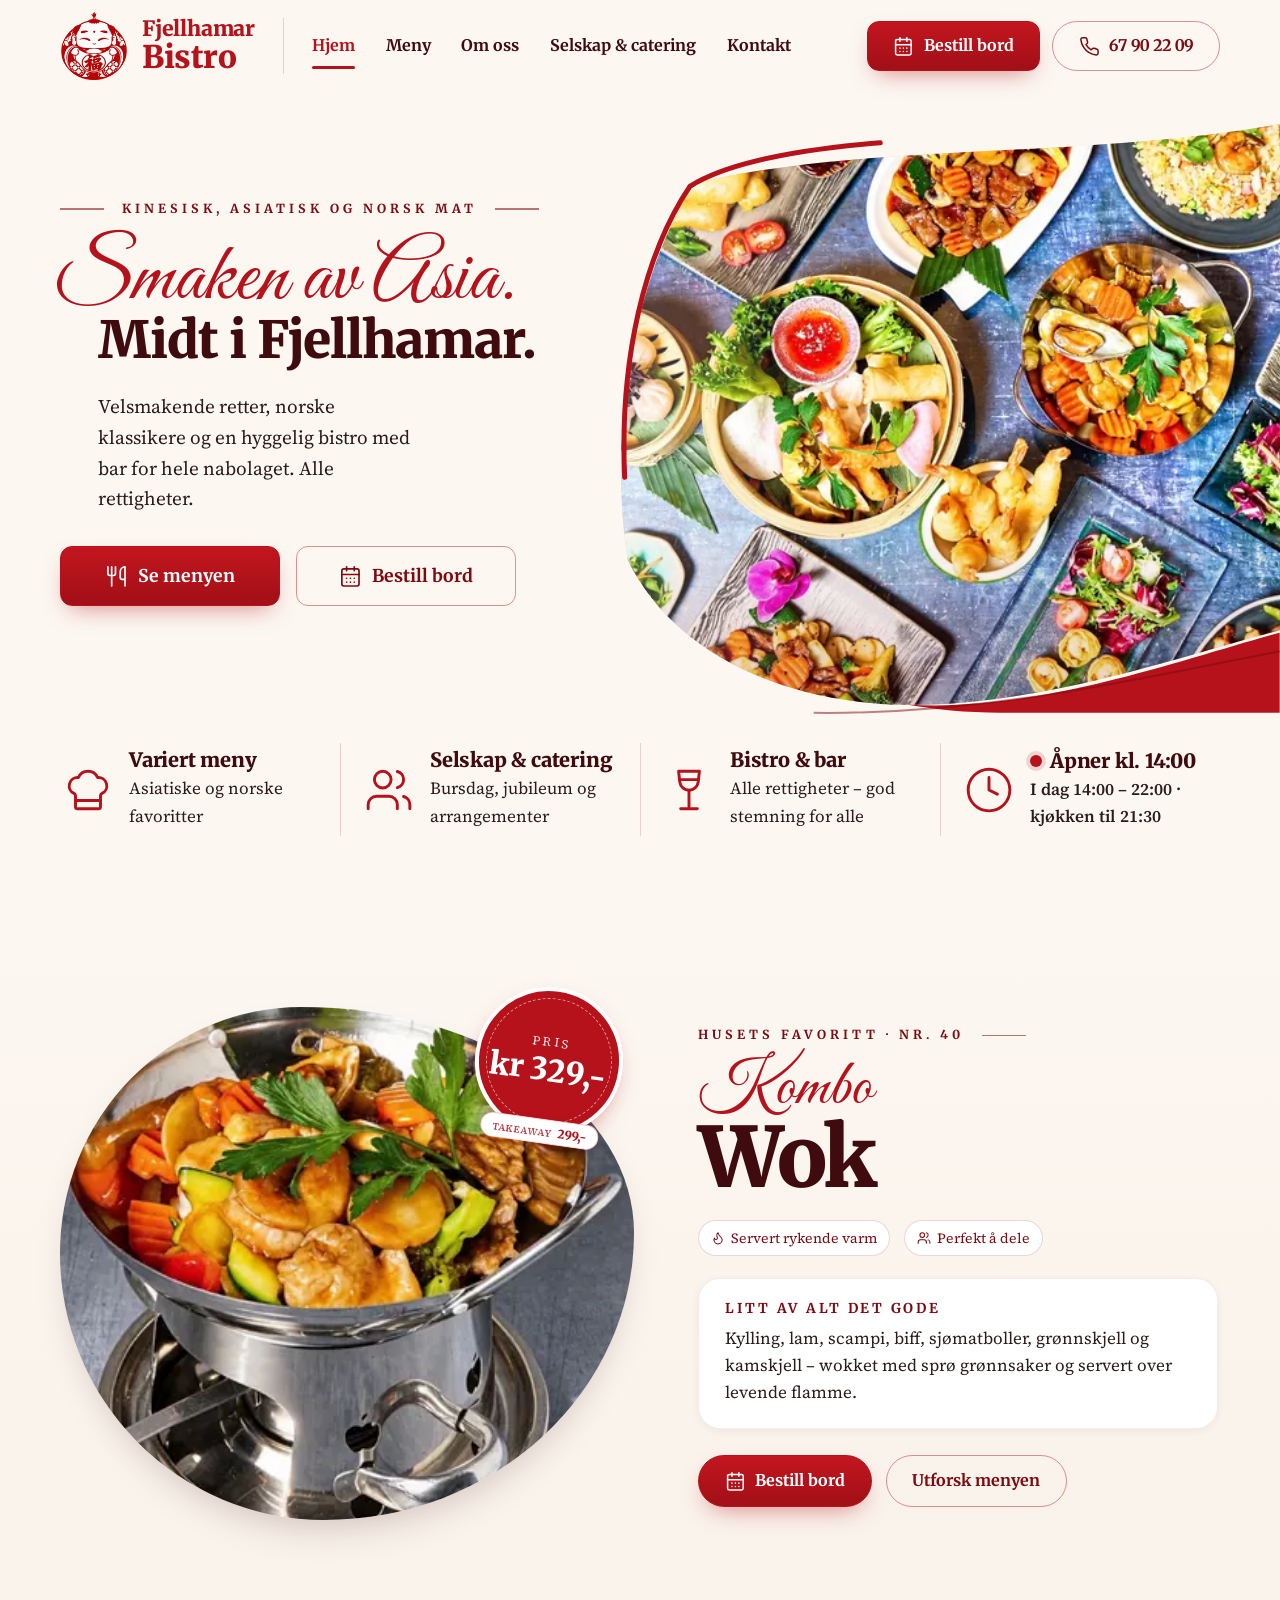
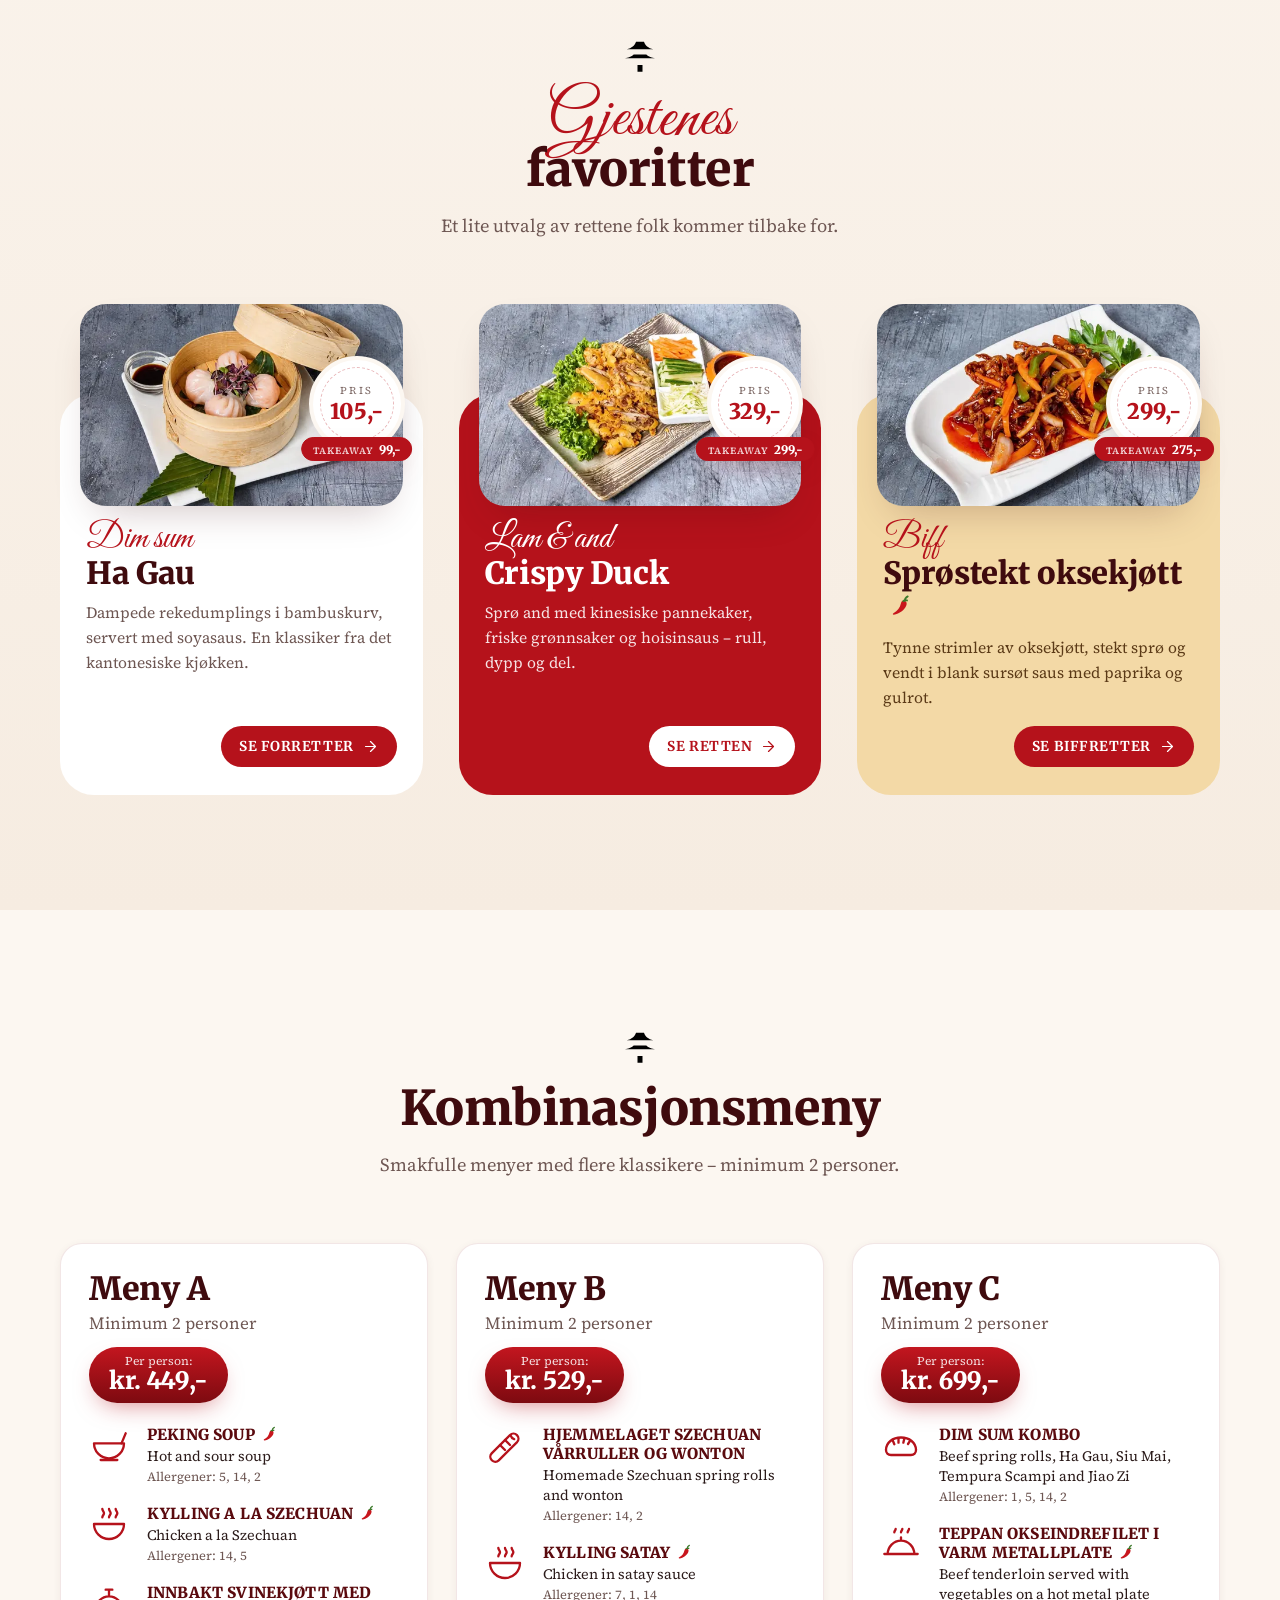
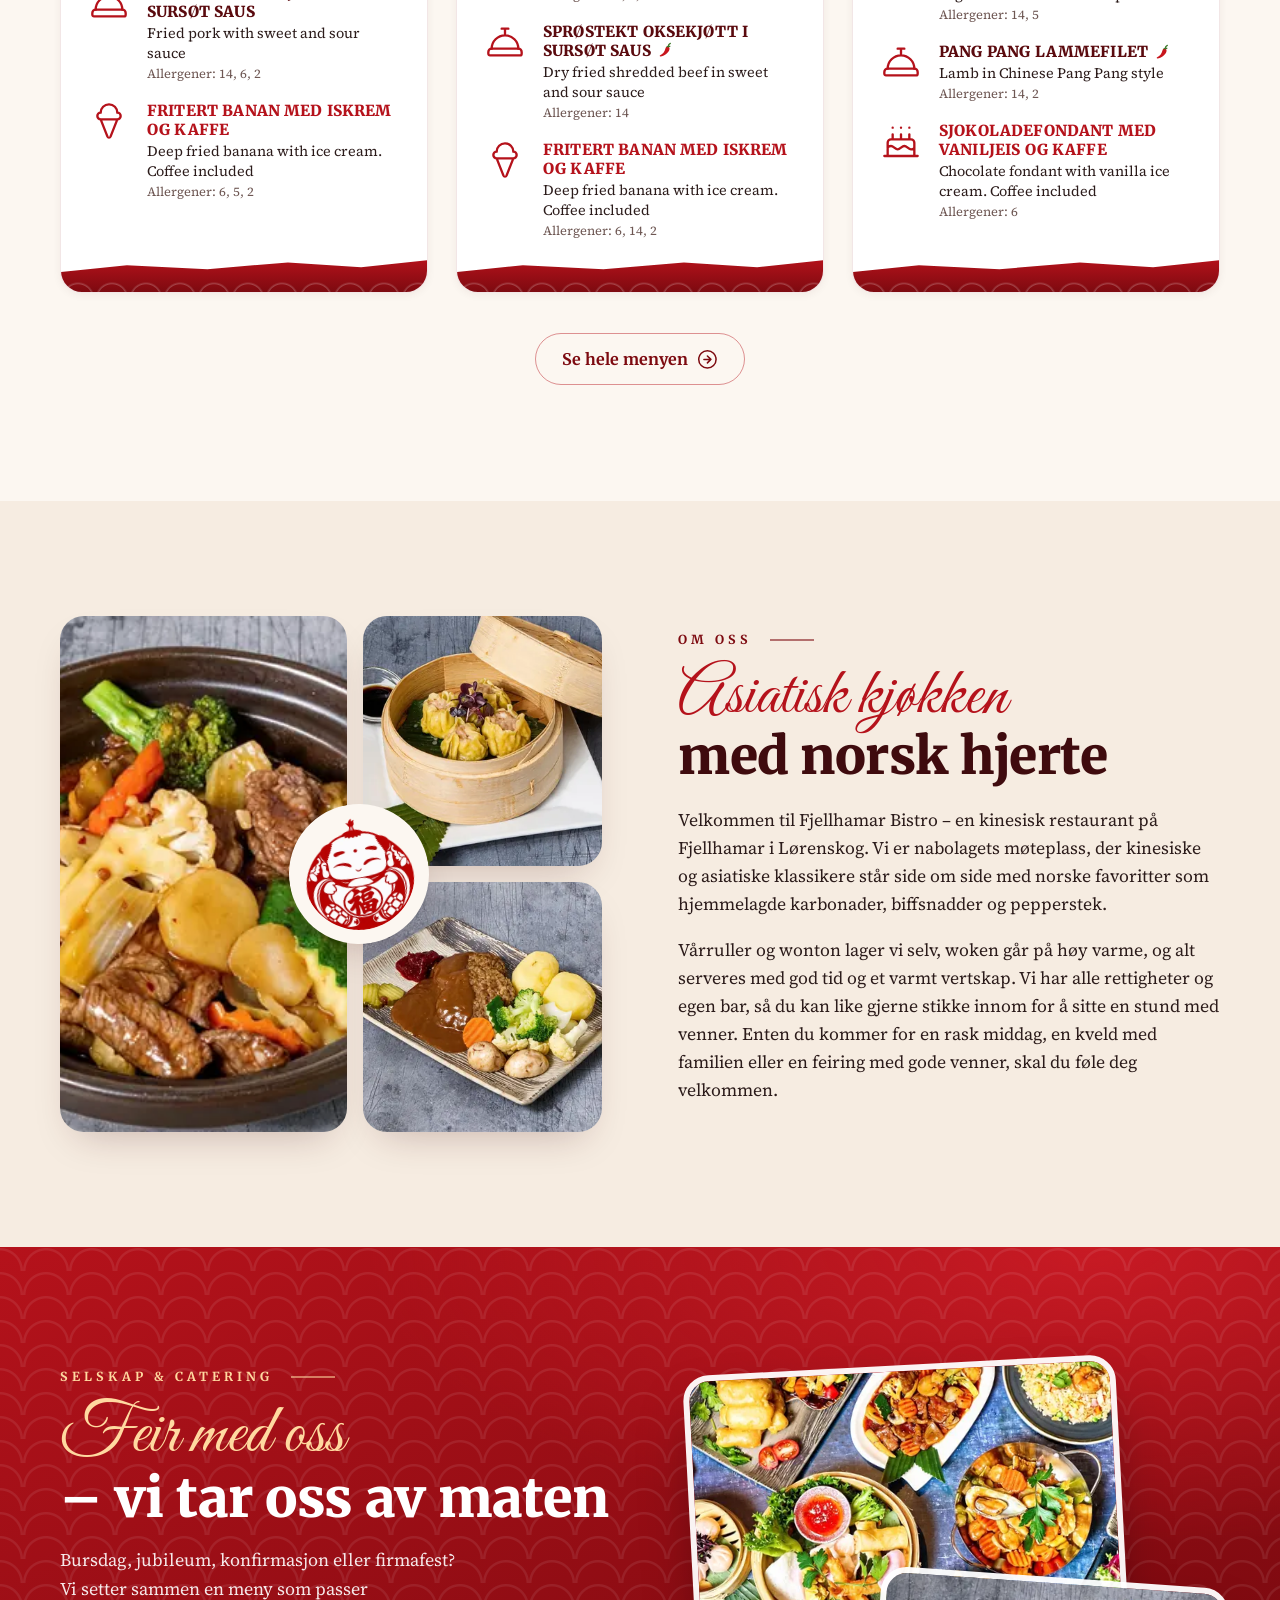
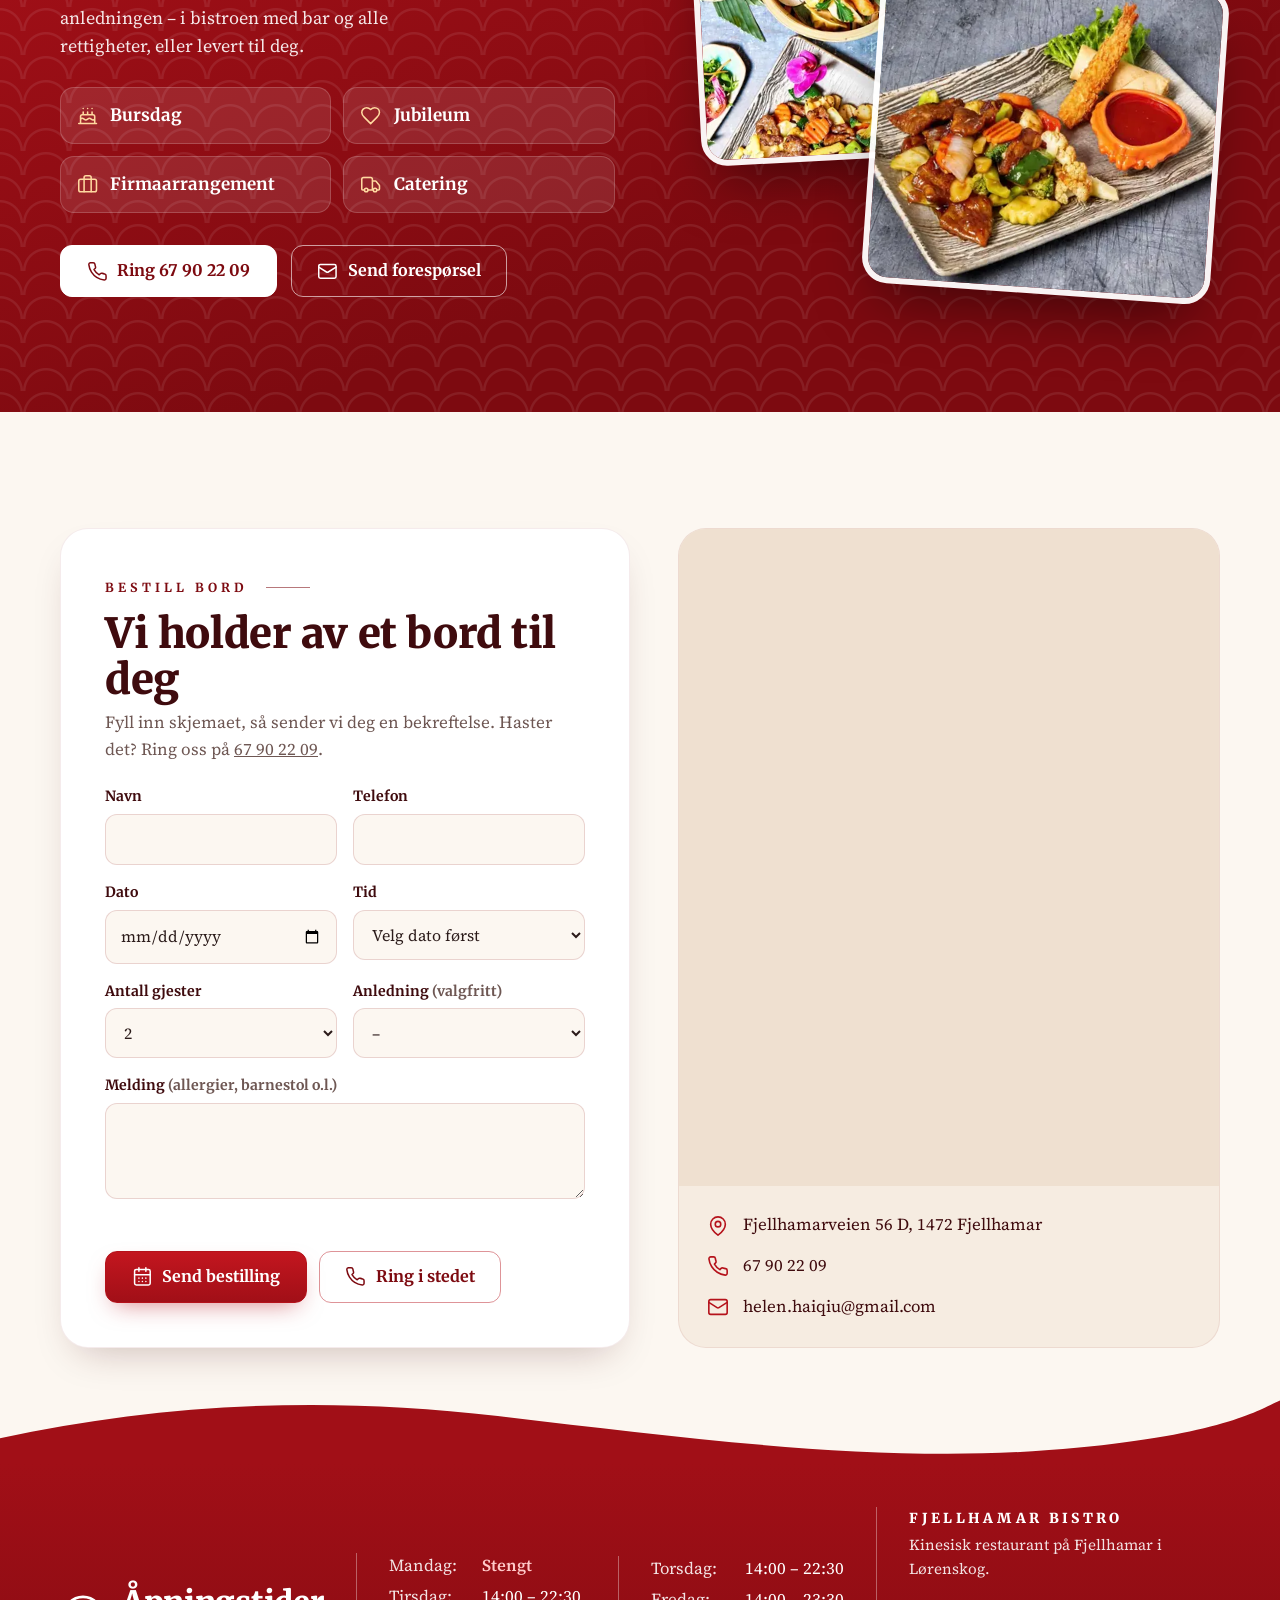
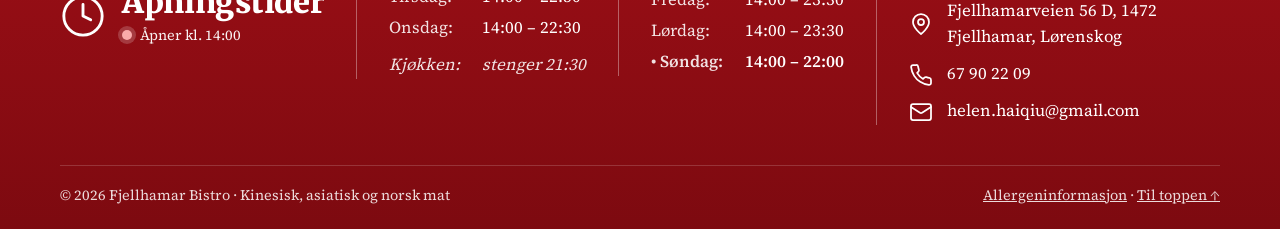
==== commit a36e74aa: "endring for å få mere lørenskog" ====
--- a/index.html
+++ b/index.html
@@ -3,11 +3,11 @@
 <head>
 <meta charset="utf-8">
 <meta name="viewport" content="width=device-width, initial-scale=1">
-<title>Fjellhamar Bistro – Kinesisk, asiatisk og norsk mat i Fjellhamar</title>
-<meta name="description" content="Fjellhamar Bistro serverer kinesiske og asiatiske klassikere, dim sum og norske favoritter i Fjellhamarveien 56 D. Bestill bord, selskap og catering – ring 67 90 22 09.">
+<title>Fjellhamar Bistro – Kinesisk restaurant i Lørenskog</title>
+<meta name="description" content="Kinesisk restaurant på Fjellhamar i Lørenskog. Asiatiske klassikere, dim sum og norske favoritter, bar og alle rettigheter. Bestill bord på 67 90 22 09.">
 <meta name="theme-color" content="#b5121b">
 <meta property="og:title" content="Fjellhamar Bistro – Smaken av Asia. Midt i Fjellhamar.">
-<meta property="og:description" content="Kinesisk, asiatisk og norsk mat. Hyggelig bistro for hele nabolaget.">
+<meta property="og:description" content="Kinesisk restaurant på Fjellhamar i Lørenskog. Asiatisk og norsk mat, bar og alle rettigheter.">
 <meta property="og:image" content="assets/img/hero-dishes-1600.webp">
 <meta property="og:locale" content="nb_NO">
 <link rel="icon" href="assets/logo/favicon-64.png" type="image/png">
@@ -30,6 +30,8 @@
     { "@type": "OpeningHoursSpecification", "dayOfWeek": ["Friday","Saturday"], "opens": "14:00", "closes": "23:30" },
     { "@type": "OpeningHoursSpecification", "dayOfWeek": "Sunday", "opens": "14:00", "closes": "22:00" }
   ],
+  "areaServed": { "@type": "City", "name": "Lørenskog" },
+  "hasMap": "https://www.google.com/maps/search/?api=1&query=Fjellhamarveien+56+D,+1472+Fjellhamar",
   "menu": "meny.html",
   "acceptsReservations": true,
   "amenityFeature": [
@@ -251,7 +253,7 @@
       <div class="about-copy reveal reveal-d1">
         <span class="eyebrow eyebrow--left">Om oss</span>
         <h2 id="om-title"><span class="script">Asiatisk kjøkken</span>med norsk hjerte</h2>
-        <p>Fjellhamar Bistro er nabolagets møteplass – et sted der kinesiske og asiatiske klassikere står side om side med norske favoritter som hjemmelagde karbonader, biffsnadder og pepperstek.</p>
+        <p>Velkommen til Fjellhamar Bistro – en kinesisk restaurant på Fjellhamar i Lørenskog. Vi er nabolagets møteplass, der kinesiske og asiatiske klassikere står side om side med norske favoritter som hjemmelagde karbonader, biffsnadder og pepperstek.</p>
         <p>Vårruller og wonton lager vi selv, woken går på høy varme, og alt serveres med god tid og et varmt vertskap. Vi har alle rettigheter og egen bar, så du kan like gjerne stikke innom for å sitte en stund med venner. Enten du kommer for en rask middag, en kveld med familien eller en feiring med gode venner, skal du føle deg velkommen.</p>
       </div>
     </div>
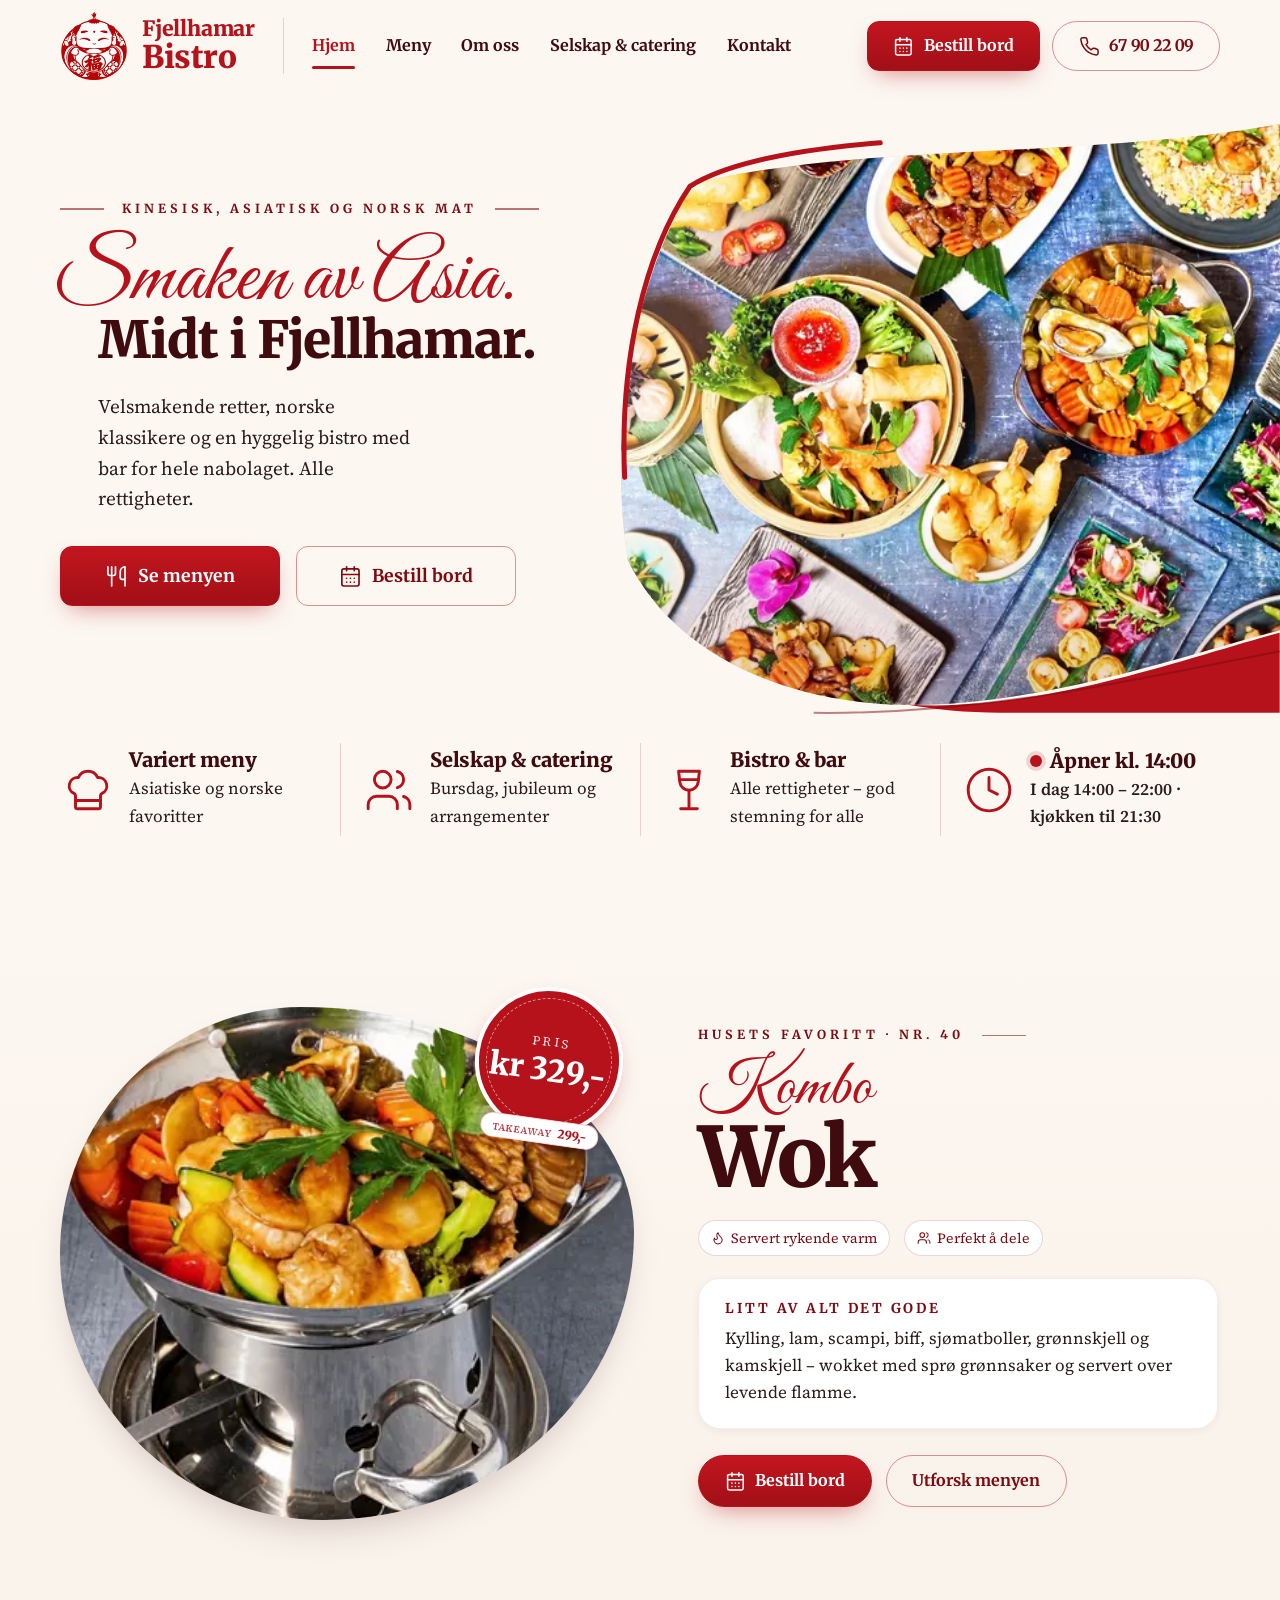
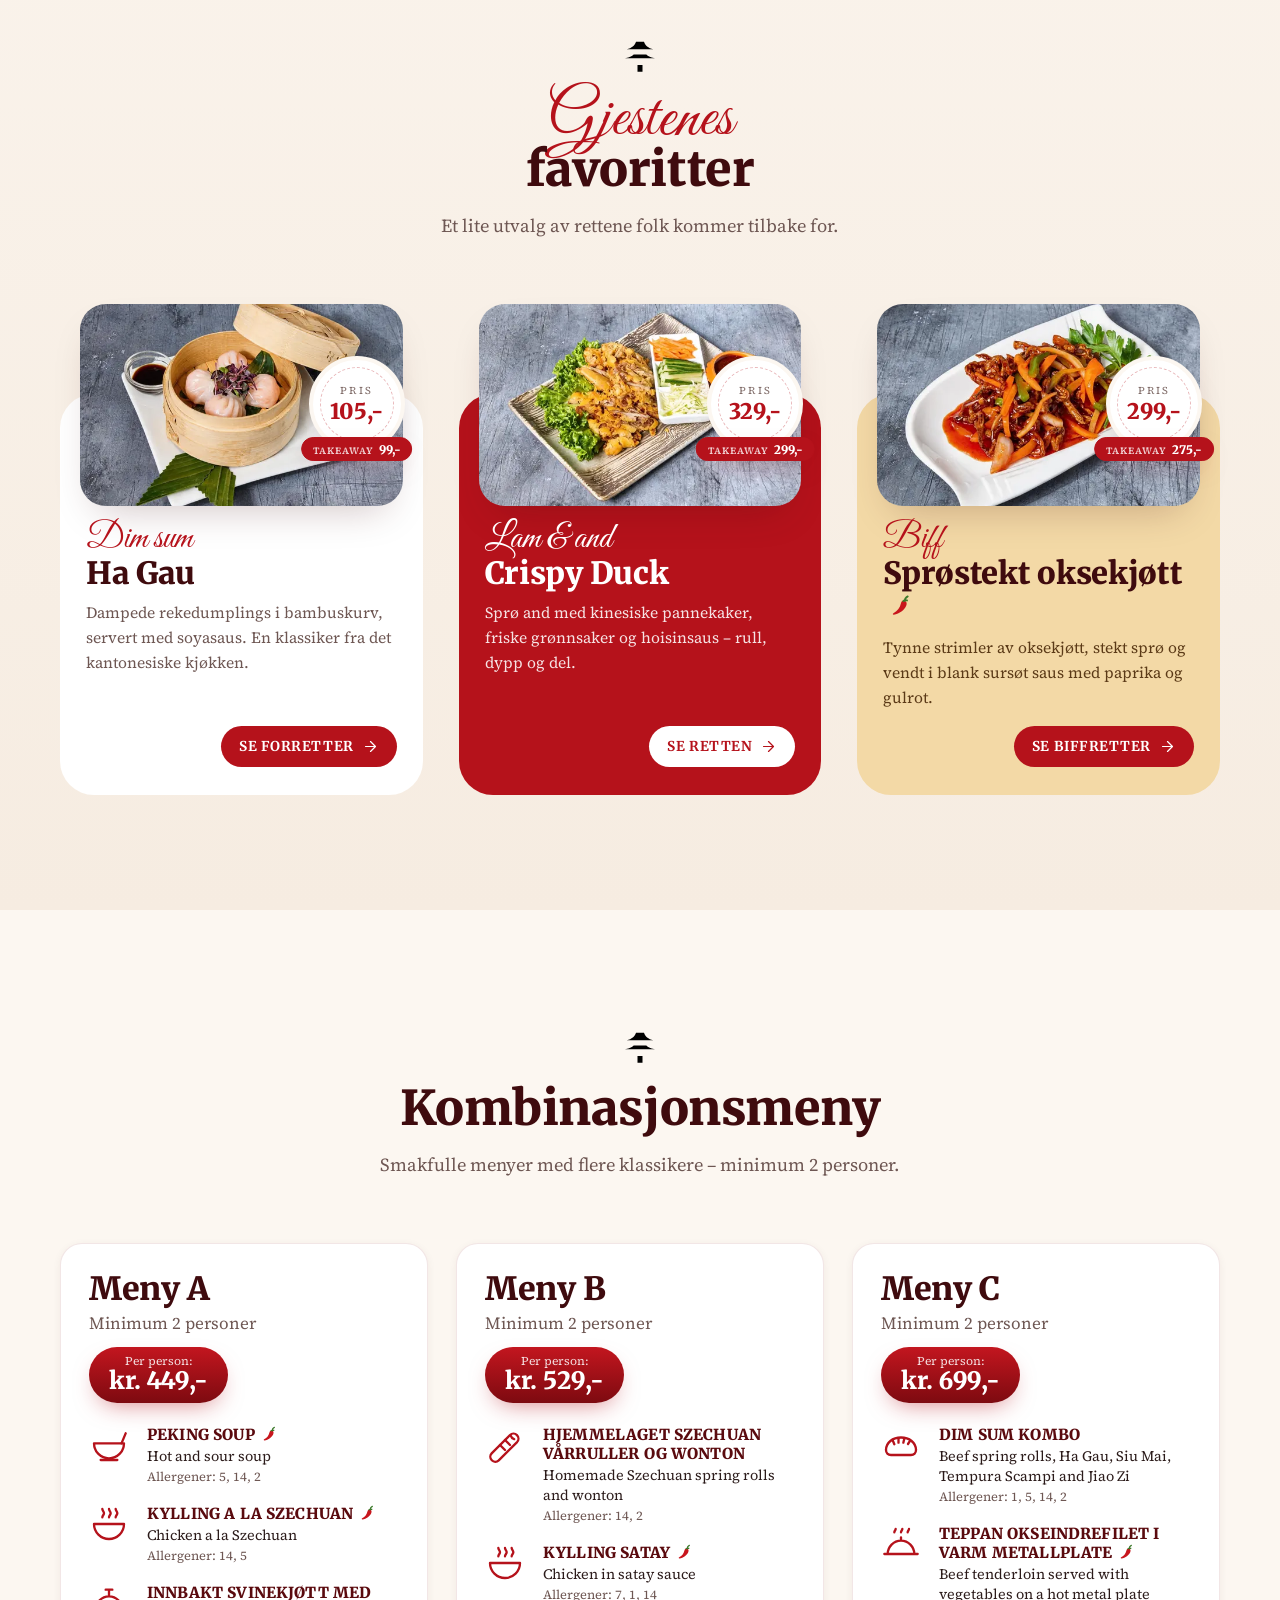
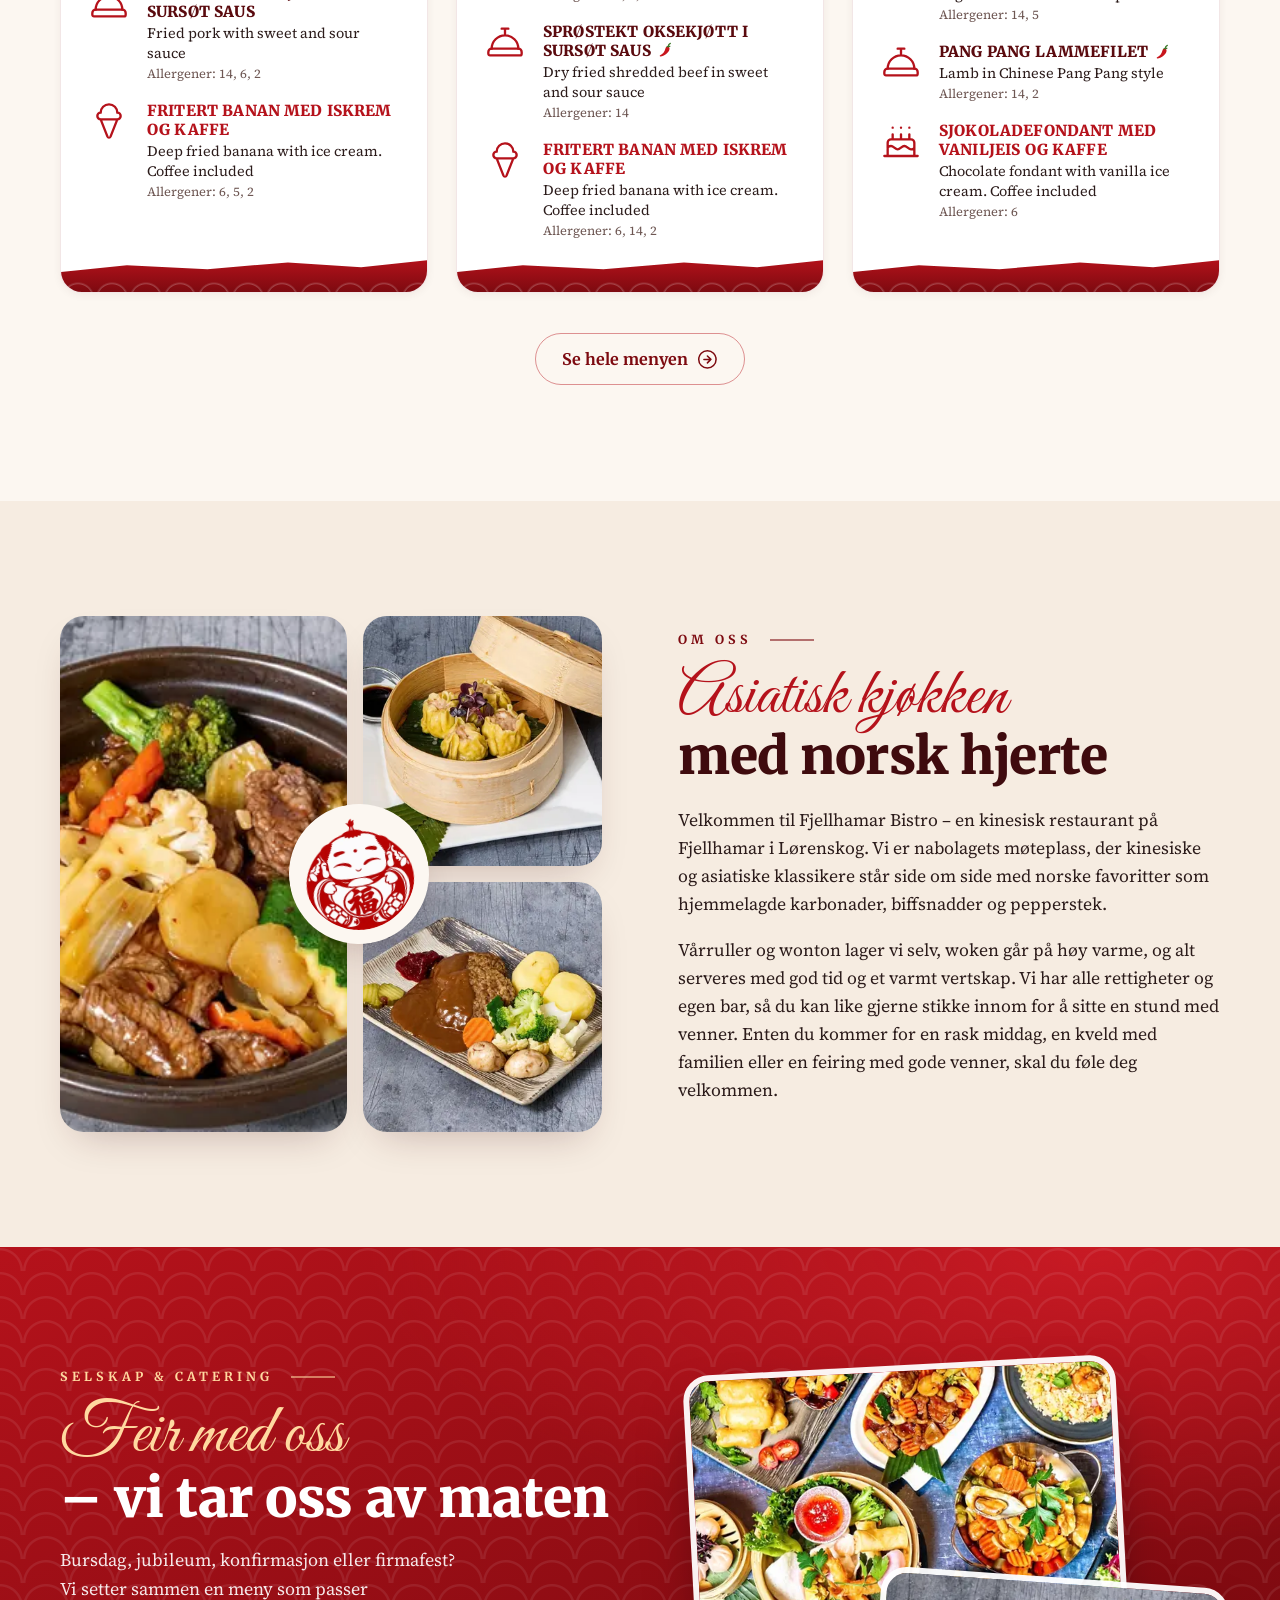
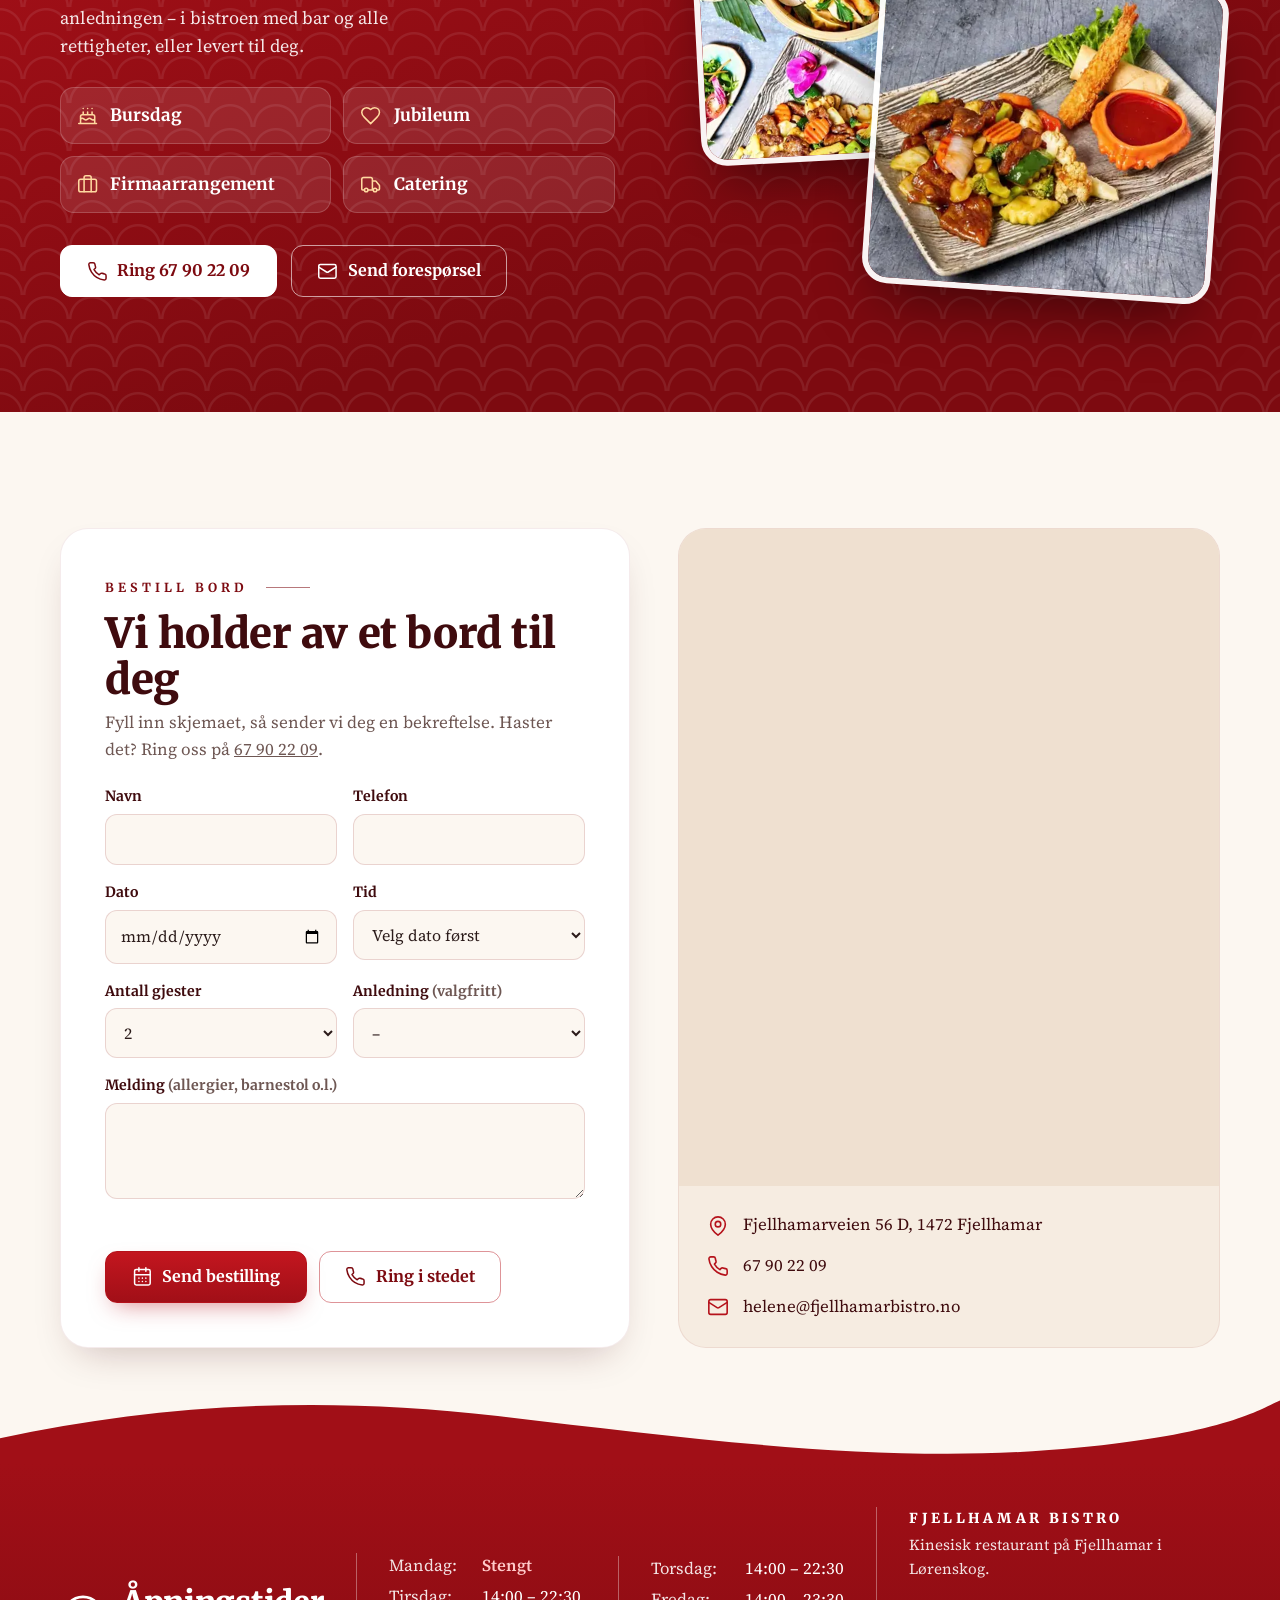
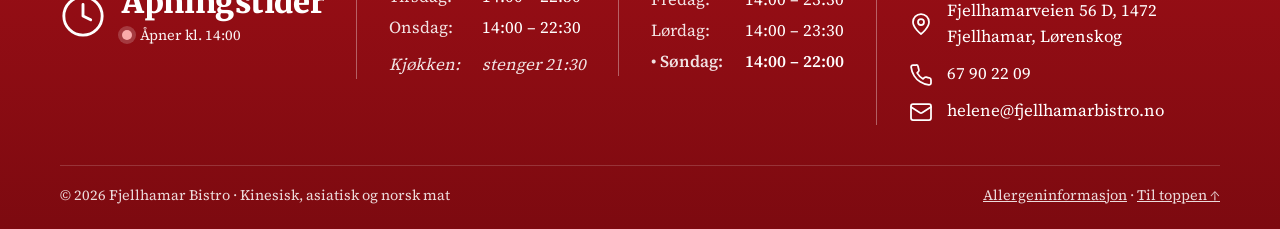
==== commit 51acae97: "Kontakt: bytt e-post til helene@fjellhamarbistro.no i reservedata Live-siden henter e-post fra admin" ====
--- a/index.html
+++ b/index.html
@@ -23,7 +23,7 @@
   "name": "Fjellhamar Bistro",
   "servesCuisine": ["Kinesisk", "Asiatisk", "Norsk"],
   "telephone": "+47 67 90 22 09",
-  "email": "helen.haiqiu@gmail.com",
+  "email": "helene@fjellhamarbistro.no",
   "address": { "@type": "PostalAddress", "streetAddress": "Fjellhamarveien 56 D", "postalCode": "1472", "addressLocality": "Fjellhamar", "addressCountry": "NO" },
   "openingHoursSpecification": [
     { "@type": "OpeningHoursSpecification", "dayOfWeek": ["Tuesday","Wednesday","Thursday"], "opens": "14:00", "closes": "22:30" },
@@ -274,7 +274,7 @@
         </ul>
         <div class="actions">
           <a class="btn btn--light" href="tel:+4767902209"><svg class="icon"><use href="#i-phone"/></svg>Ring 67 90 22 09</a>
-          <a class="btn btn--outline-light" href="mailto:helen.haiqiu@gmail.com?subject=Foresp%C3%B8rsel%20om%20selskap%2Fcatering"><svg class="icon"><use href="#i-mail"/></svg>Send forespørsel</a>
+          <a class="btn btn--outline-light" href="mailto:helene@fjellhamarbistro.no?subject=Foresp%C3%B8rsel%20om%20selskap%2Fcatering"><svg class="icon"><use href="#i-mail"/></svg>Send forespørsel</a>
         </div>
       </div>
       <div class="events-photos reveal reveal-d1">
@@ -320,7 +320,7 @@
         <div class="visit-info">
           <a href="https://www.google.com/maps/search/?api=1&amp;query=Fjellhamarveien+56+D,+1472+Fjellhamar" target="_blank" rel="noopener"><svg class="icon"><use href="#i-pin"/></svg>Fjellhamarveien 56 D, 1472 Fjellhamar</a>
           <a href="tel:+4767902209"><svg class="icon"><use href="#i-phone"/></svg>67 90 22 09</a>
-          <a href="mailto:helen.haiqiu@gmail.com"><svg class="icon"><use href="#i-mail"/></svg>helen.haiqiu@gmail.com</a>
+          <a href="mailto:helene@fjellhamarbistro.no"><svg class="icon"><use href="#i-mail"/></svg>helene@fjellhamarbistro.no</a>
         </div>
       </div>
     </div>
@@ -356,7 +356,7 @@
         <p class="footer-tagline">Kinesisk restaurant på Fjellhamar i Lørenskog.</p>
         <a href="https://www.google.com/maps/search/?api=1&amp;query=Fjellhamarveien+56+D,+1472+Fjellhamar" target="_blank" rel="noopener"><svg class="icon" aria-hidden="true"><use href="#i-pin"/></svg>Fjellhamarveien 56 D, 1472 Fjellhamar, Lørenskog</a>
         <a href="tel:+4767902209"><svg class="icon" aria-hidden="true"><use href="#i-phone"/></svg>67 90 22 09</a>
-        <a href="mailto:helen.haiqiu@gmail.com"><svg class="icon" aria-hidden="true"><use href="#i-mail"/></svg>helen.haiqiu@gmail.com</a>
+        <a href="mailto:helene@fjellhamarbistro.no"><svg class="icon" aria-hidden="true"><use href="#i-mail"/></svg>helene@fjellhamarbistro.no</a>
       </address>
     </div>
     <div class="footer-bottom">
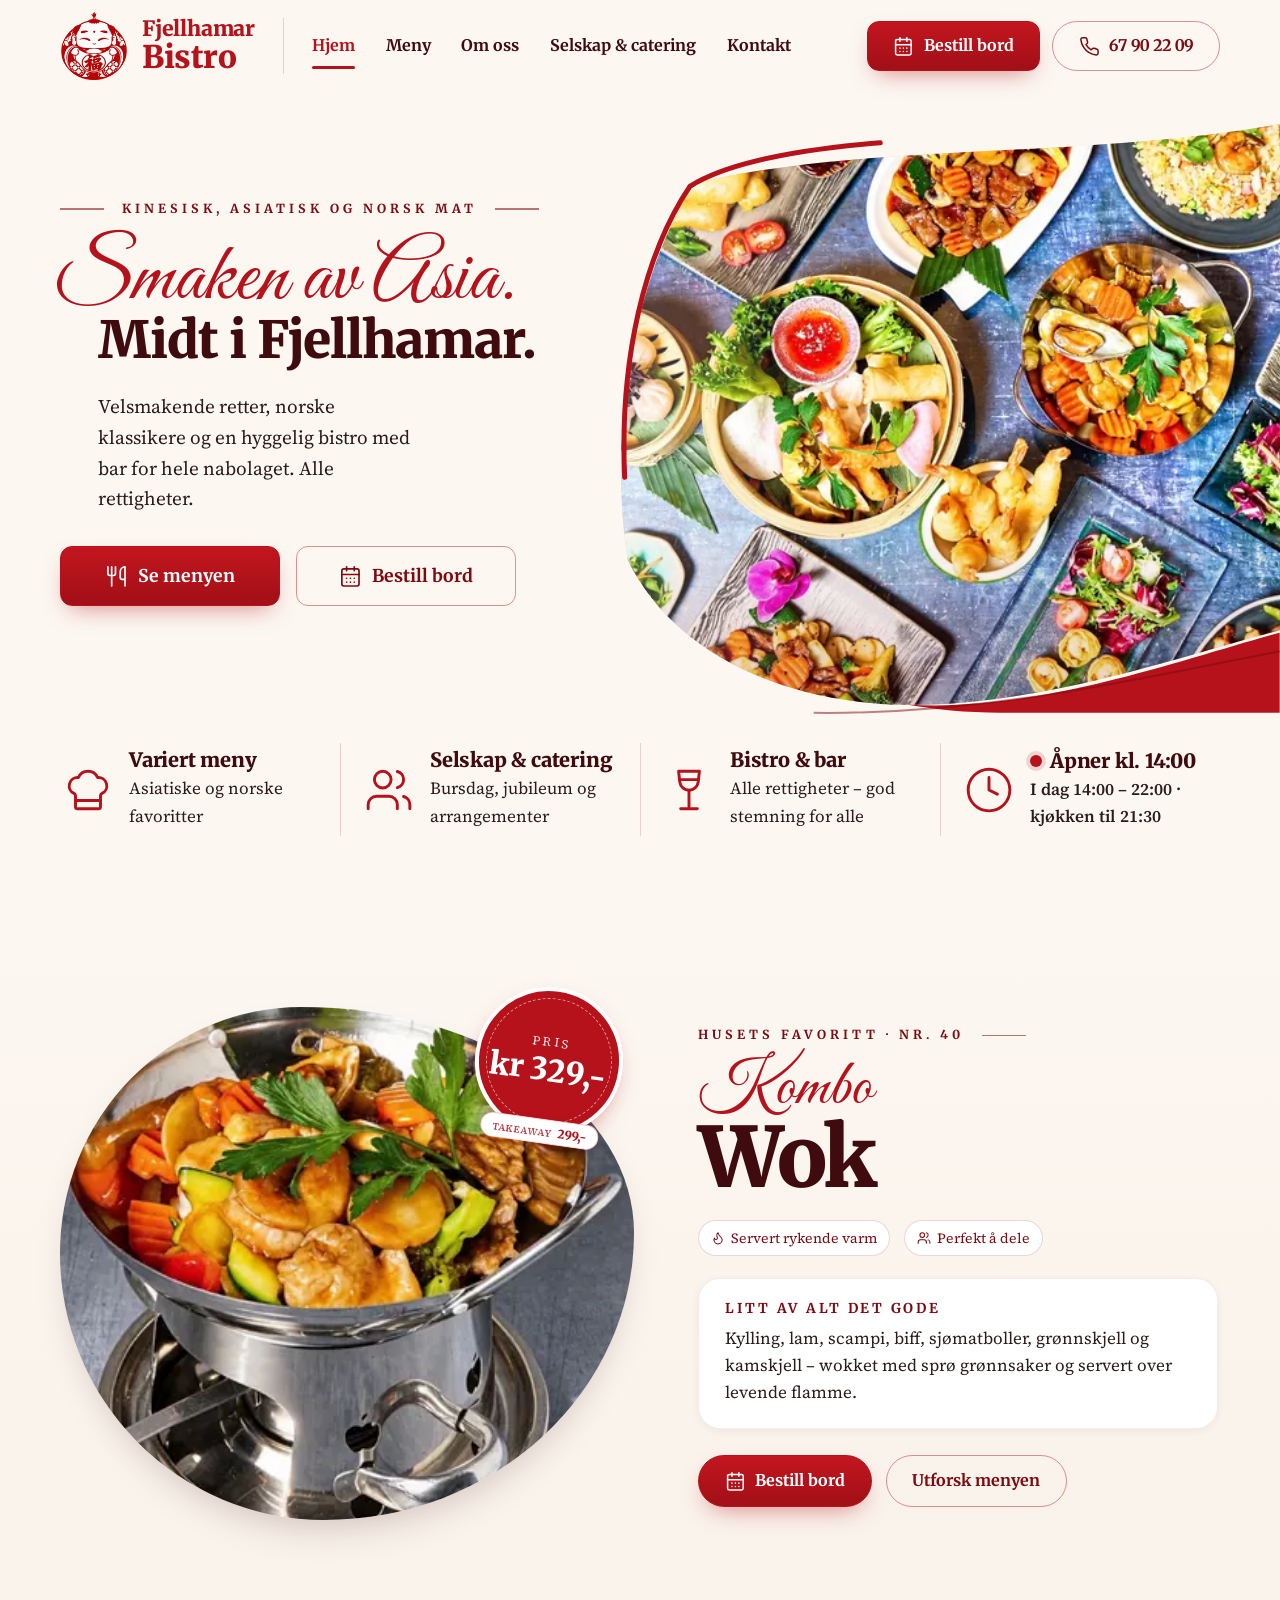
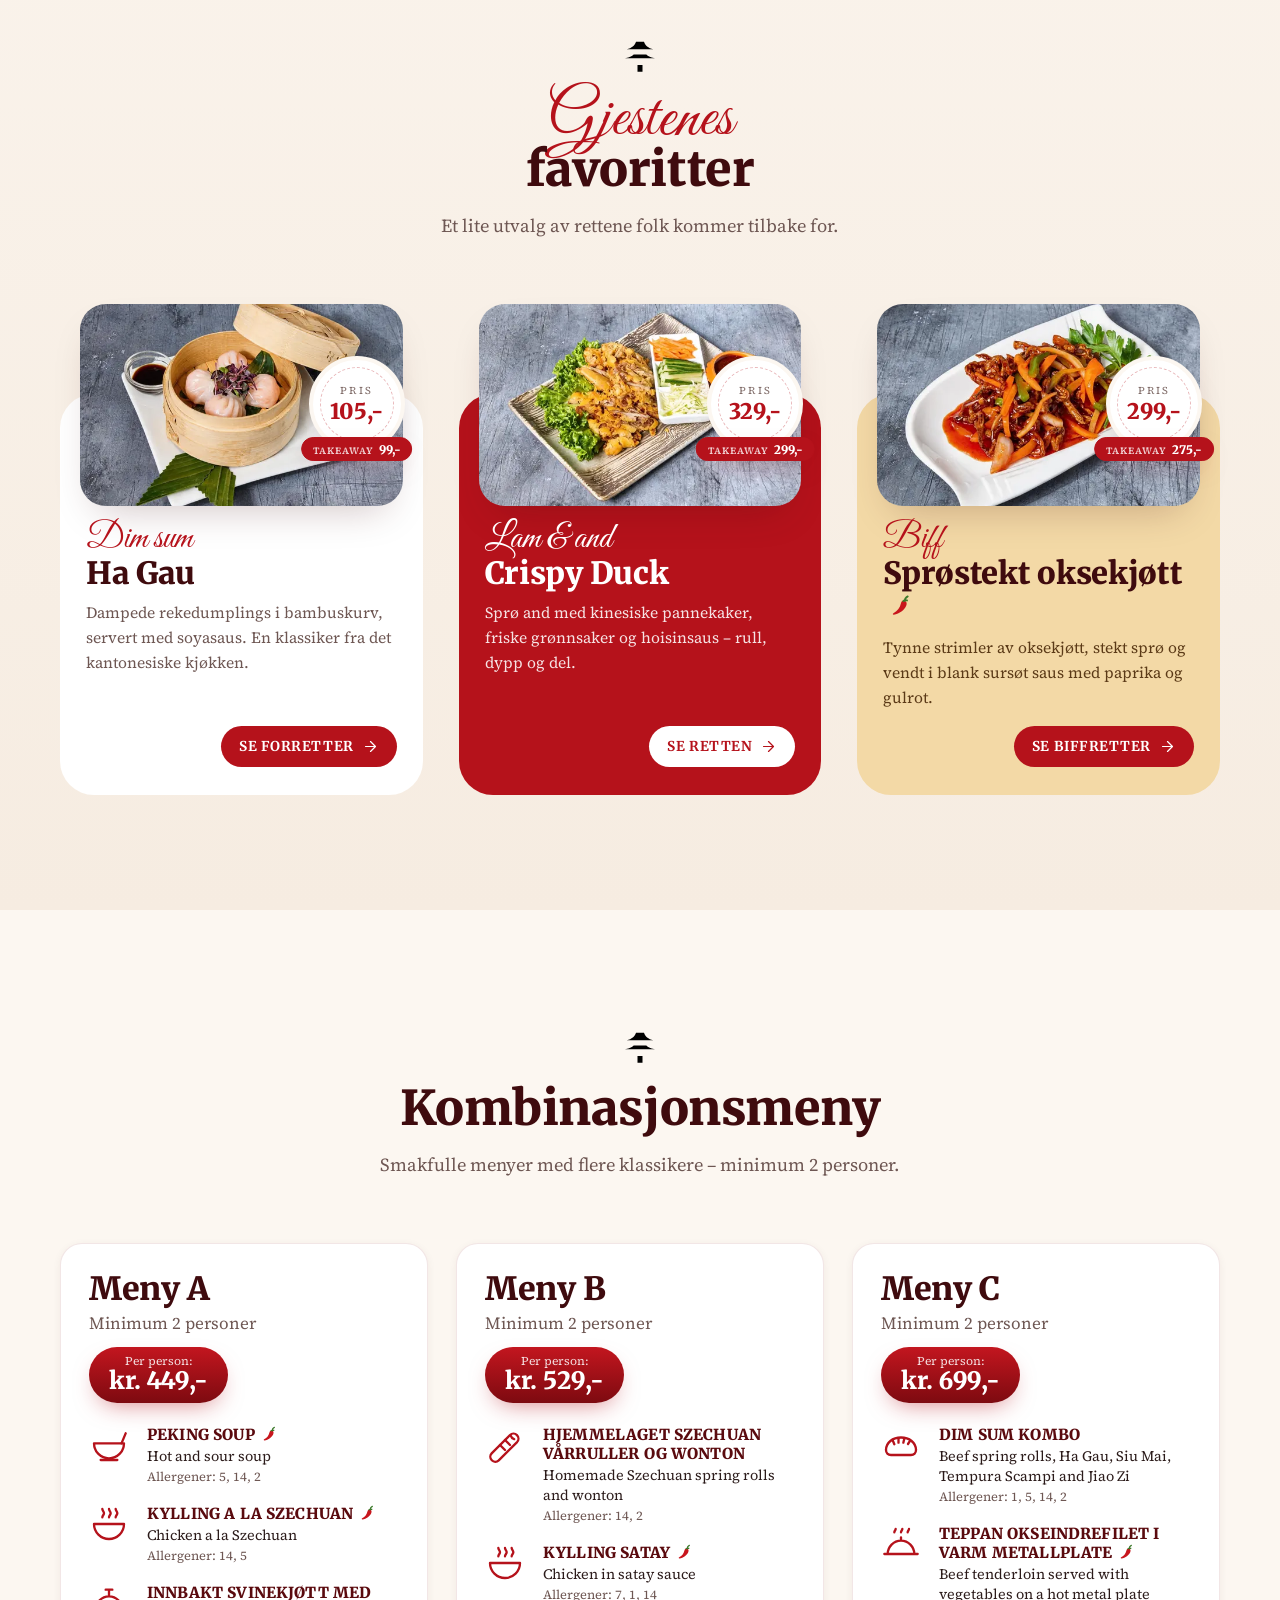
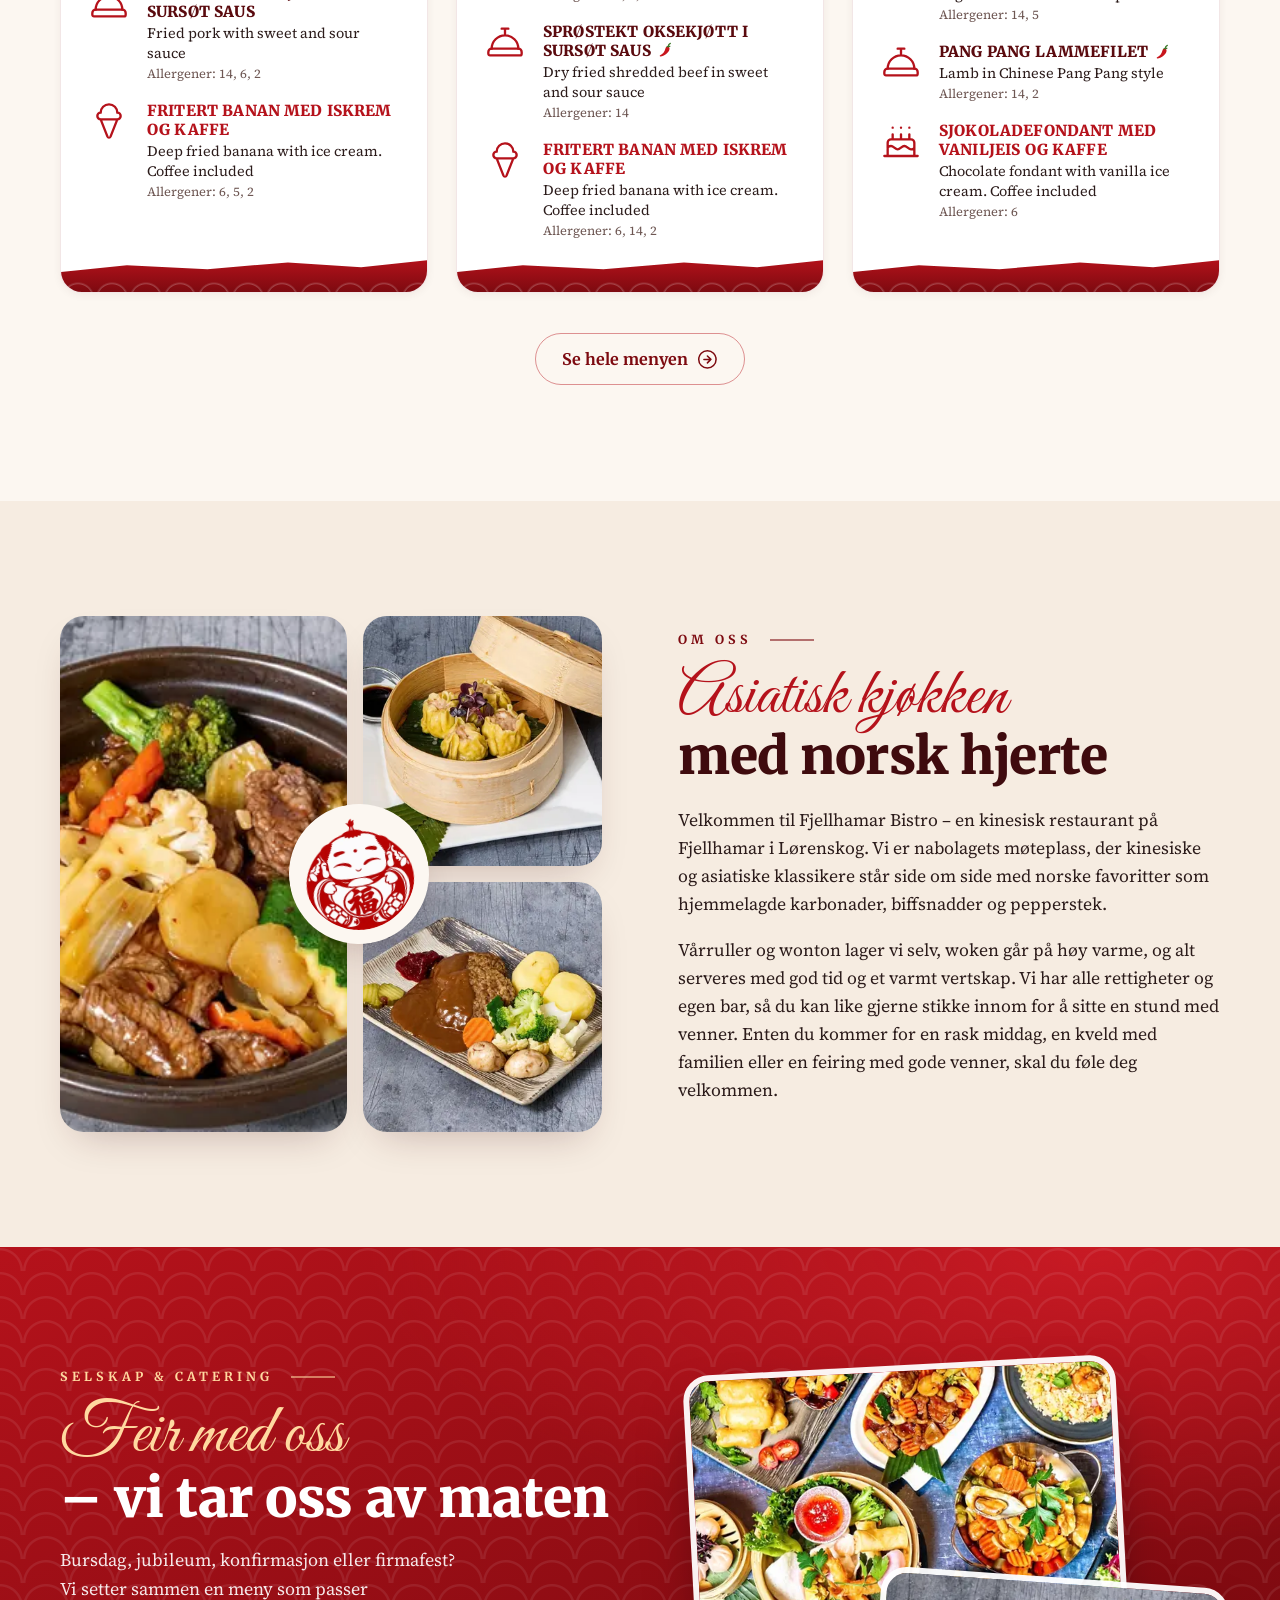
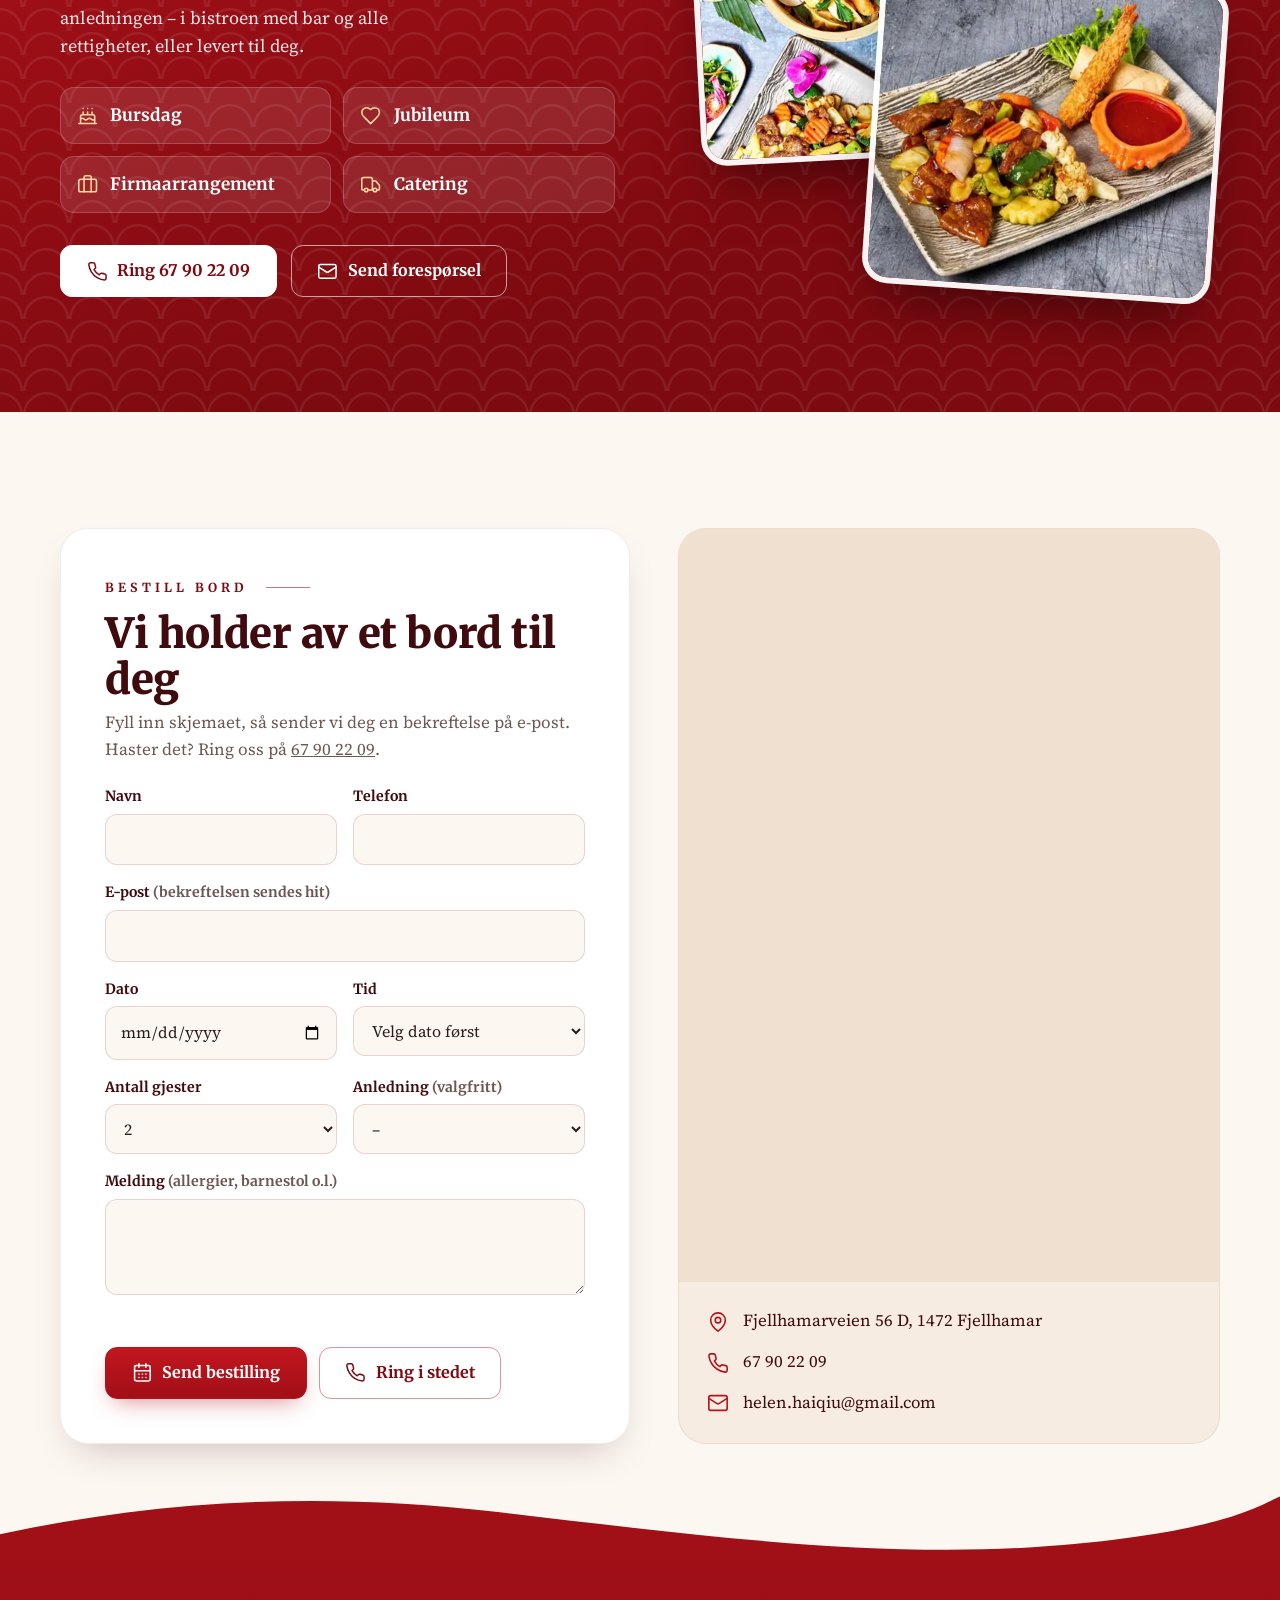
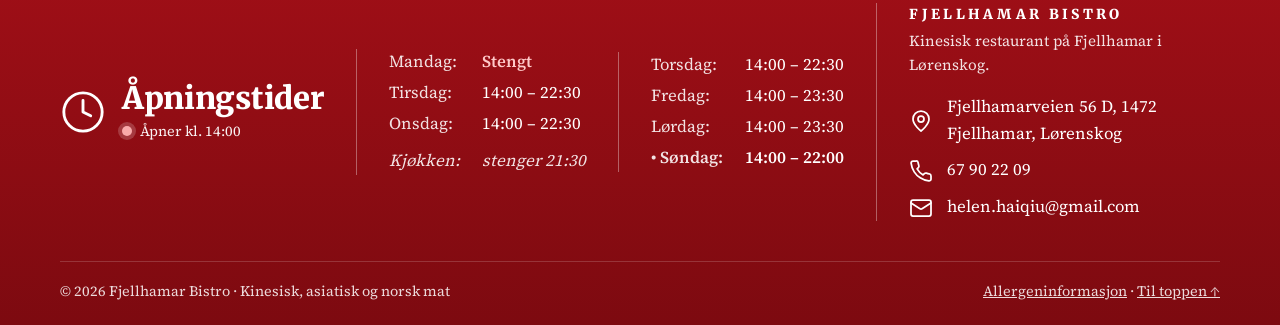
==== commit e18c0920: "masse oppdatering til meny og sperring av bestillinger fra utlandet" ====
--- a/index.html
+++ b/index.html
@@ -23,7 +23,7 @@
   "name": "Fjellhamar Bistro",
   "servesCuisine": ["Kinesisk", "Asiatisk", "Norsk"],
   "telephone": "+47 67 90 22 09",
-  "email": "helene@fjellhamarbistro.no",
+  "email": "helen.haiqiu@gmail.com",
   "address": { "@type": "PostalAddress", "streetAddress": "Fjellhamarveien 56 D", "postalCode": "1472", "addressLocality": "Fjellhamar", "addressCountry": "NO" },
   "openingHoursSpecification": [
     { "@type": "OpeningHoursSpecification", "dayOfWeek": ["Tuesday","Wednesday","Thursday"], "opens": "14:00", "closes": "22:30" },
@@ -274,7 +274,7 @@
         </ul>
         <div class="actions">
           <a class="btn btn--light" href="tel:+4767902209"><svg class="icon"><use href="#i-phone"/></svg>Ring 67 90 22 09</a>
-          <a class="btn btn--outline-light" href="mailto:helene@fjellhamarbistro.no?subject=Foresp%C3%B8rsel%20om%20selskap%2Fcatering"><svg class="icon"><use href="#i-mail"/></svg>Send forespørsel</a>
+          <a class="btn btn--outline-light" href="mailto:helen.haiqiu@gmail.com?subject=Foresp%C3%B8rsel%20om%20selskap%2Fcatering"><svg class="icon"><use href="#i-mail"/></svg>Send forespørsel</a>
         </div>
       </div>
       <div class="events-photos reveal reveal-d1">
@@ -290,10 +290,11 @@
       <div class="booking-card reveal" id="bestill">
         <span class="eyebrow eyebrow--left">Bestill bord</span>
         <h2 id="bestill-title">Vi holder av et bord til deg</h2>
-        <p>Fyll inn skjemaet, så sender vi deg en bekreftelse. Haster det? Ring oss på <a href="tel:+4767902209">67 90 22 09</a>.</p>
+        <p>Fyll inn skjemaet, så sender vi deg en bekreftelse på e-post. Haster det? Ring oss på <a href="tel:+4767902209">67 90 22 09</a>.</p>
         <form class="form-grid" data-booking novalidate>
           <div class="field"><label for="b-name">Navn</label><input id="b-name" name="navn" autocomplete="name" required></div>
           <div class="field"><label for="b-phone">Telefon</label><input id="b-phone" name="telefon" type="tel" autocomplete="tel" inputmode="tel" required></div>
+          <div class="field field--full"><label for="b-email">E-post <span style="font-weight:400;color:var(--muted)">(bekreftelsen sendes hit)</span></label><input id="b-email" name="epost" type="email" autocomplete="email" inputmode="email" required></div>
           <div class="field"><label for="b-date">Dato</label><input id="b-date" name="dato" type="date" required></div>
           <div class="field"><label for="b-time">Tid</label><select id="b-time" name="tid" required><option value="">Velg dato først</option></select></div>
           <div class="field"><label for="b-guests">Antall gjester</label>
@@ -304,6 +305,7 @@
           <div class="field"><label for="b-occasion">Anledning <span style="font-weight:400;color:var(--muted)">(valgfritt)</span></label>
             <select id="b-occasion" name="anledning"><option value="">–</option><option>Bursdag</option><option>Jubileum</option><option>Firmamiddag</option><option>Annet</option></select>
           </div>
+          <div class="hp" aria-hidden="true"><label for="b-firma">Firma</label><input id="b-firma" name="firma" tabindex="-1" autocomplete="off"></div>
           <div class="field field--full"><label for="b-msg">Melding <span style="font-weight:400;color:var(--muted)">(allergier, barnestol o.l.)</span></label><textarea id="b-msg" name="melding"></textarea></div>
           <p class="form-note" data-form-note aria-live="polite"></p>
           <div class="form-actions">
@@ -320,7 +322,7 @@
         <div class="visit-info">
           <a href="https://www.google.com/maps/search/?api=1&amp;query=Fjellhamarveien+56+D,+1472+Fjellhamar" target="_blank" rel="noopener"><svg class="icon"><use href="#i-pin"/></svg>Fjellhamarveien 56 D, 1472 Fjellhamar</a>
           <a href="tel:+4767902209"><svg class="icon"><use href="#i-phone"/></svg>67 90 22 09</a>
-          <a href="mailto:helene@fjellhamarbistro.no"><svg class="icon"><use href="#i-mail"/></svg>helene@fjellhamarbistro.no</a>
+          <a href="mailto:helen.haiqiu@gmail.com"><svg class="icon"><use href="#i-mail"/></svg>helen.haiqiu@gmail.com</a>
         </div>
       </div>
     </div>
@@ -356,7 +358,7 @@
         <p class="footer-tagline">Kinesisk restaurant på Fjellhamar i Lørenskog.</p>
         <a href="https://www.google.com/maps/search/?api=1&amp;query=Fjellhamarveien+56+D,+1472+Fjellhamar" target="_blank" rel="noopener"><svg class="icon" aria-hidden="true"><use href="#i-pin"/></svg>Fjellhamarveien 56 D, 1472 Fjellhamar, Lørenskog</a>
         <a href="tel:+4767902209"><svg class="icon" aria-hidden="true"><use href="#i-phone"/></svg>67 90 22 09</a>
-        <a href="mailto:helene@fjellhamarbistro.no"><svg class="icon" aria-hidden="true"><use href="#i-mail"/></svg>helene@fjellhamarbistro.no</a>
+        <a href="mailto:helen.haiqiu@gmail.com"><svg class="icon" aria-hidden="true"><use href="#i-mail"/></svg>helen.haiqiu@gmail.com</a>
       </address>
     </div>
     <div class="footer-bottom">
--- a/assets/css/style.css
+++ b/assets/css/style.css
@@ -410,6 +410,12 @@
 .field input:focus, .field select:focus, .field textarea:focus { outline: none; border-color: var(--red); background: #fff; box-shadow: 0 0 0 4px rgba(181,18,27,0.12); }
 .form-note { grid-column: 1 / -1; font-size: 0.9rem; color: var(--muted); margin: 0; min-height: 1.4em; }
 .form-note.warn { color: var(--red); font-weight: 600; }
+.form-note.ok { color: #2f7a3a; font-weight: 600; }
+/* Bordbestilling sperret (besøk fra utlandet) */
+.form-grid.is-blocked .field, .form-grid.is-blocked .btn { opacity: 0.45; filter: grayscale(1); }
+.form-grid.is-blocked input, .form-grid.is-blocked select, .form-grid.is-blocked textarea, .form-grid.is-blocked .btn { cursor: not-allowed; }
+.form-grid.is-blocked .form-note { opacity: 1; filter: none; }
+.hp { position: absolute; left: -9999px; width: 1px; height: 1px; overflow: hidden; }
 .form-actions { grid-column: 1 / -1; display: flex; gap: 12px; flex-wrap: wrap; align-items: center; }
 @media (max-width: 560px) { .form-grid { grid-template-columns: 1fr; } }
 
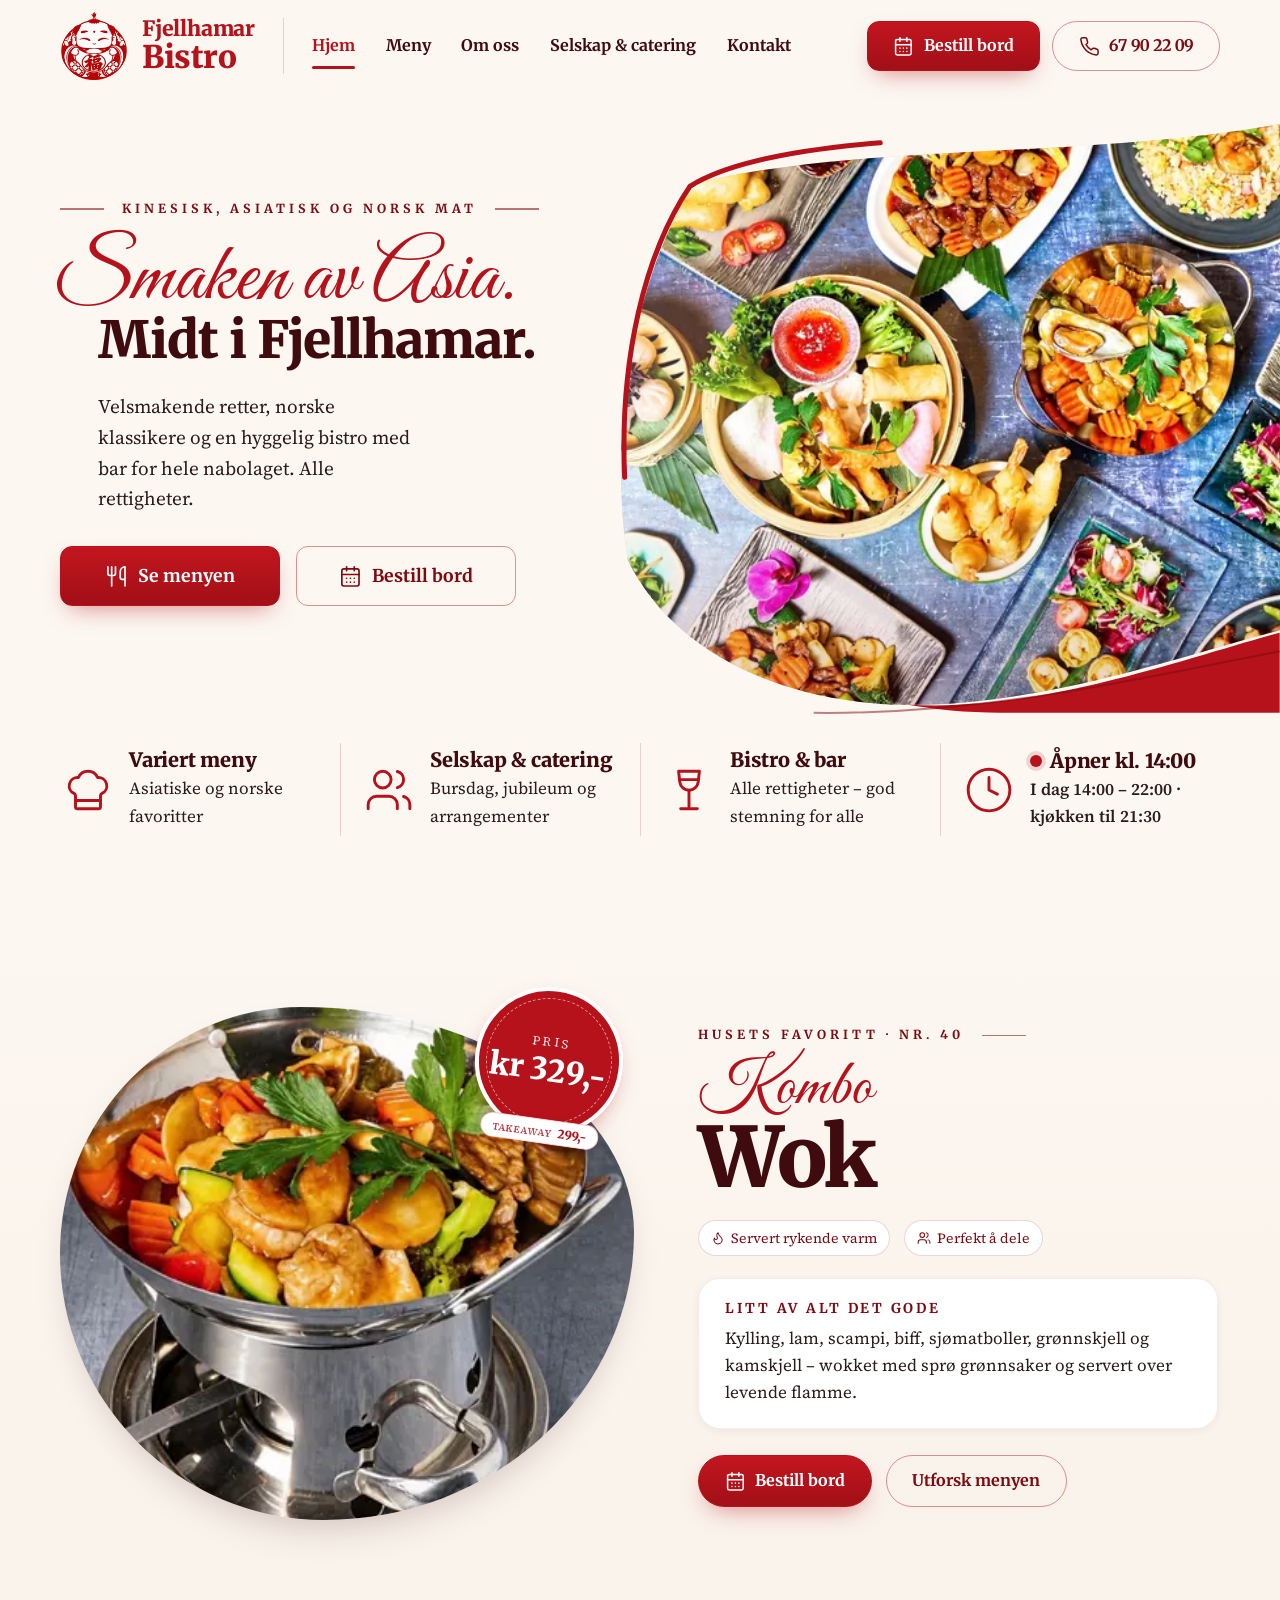
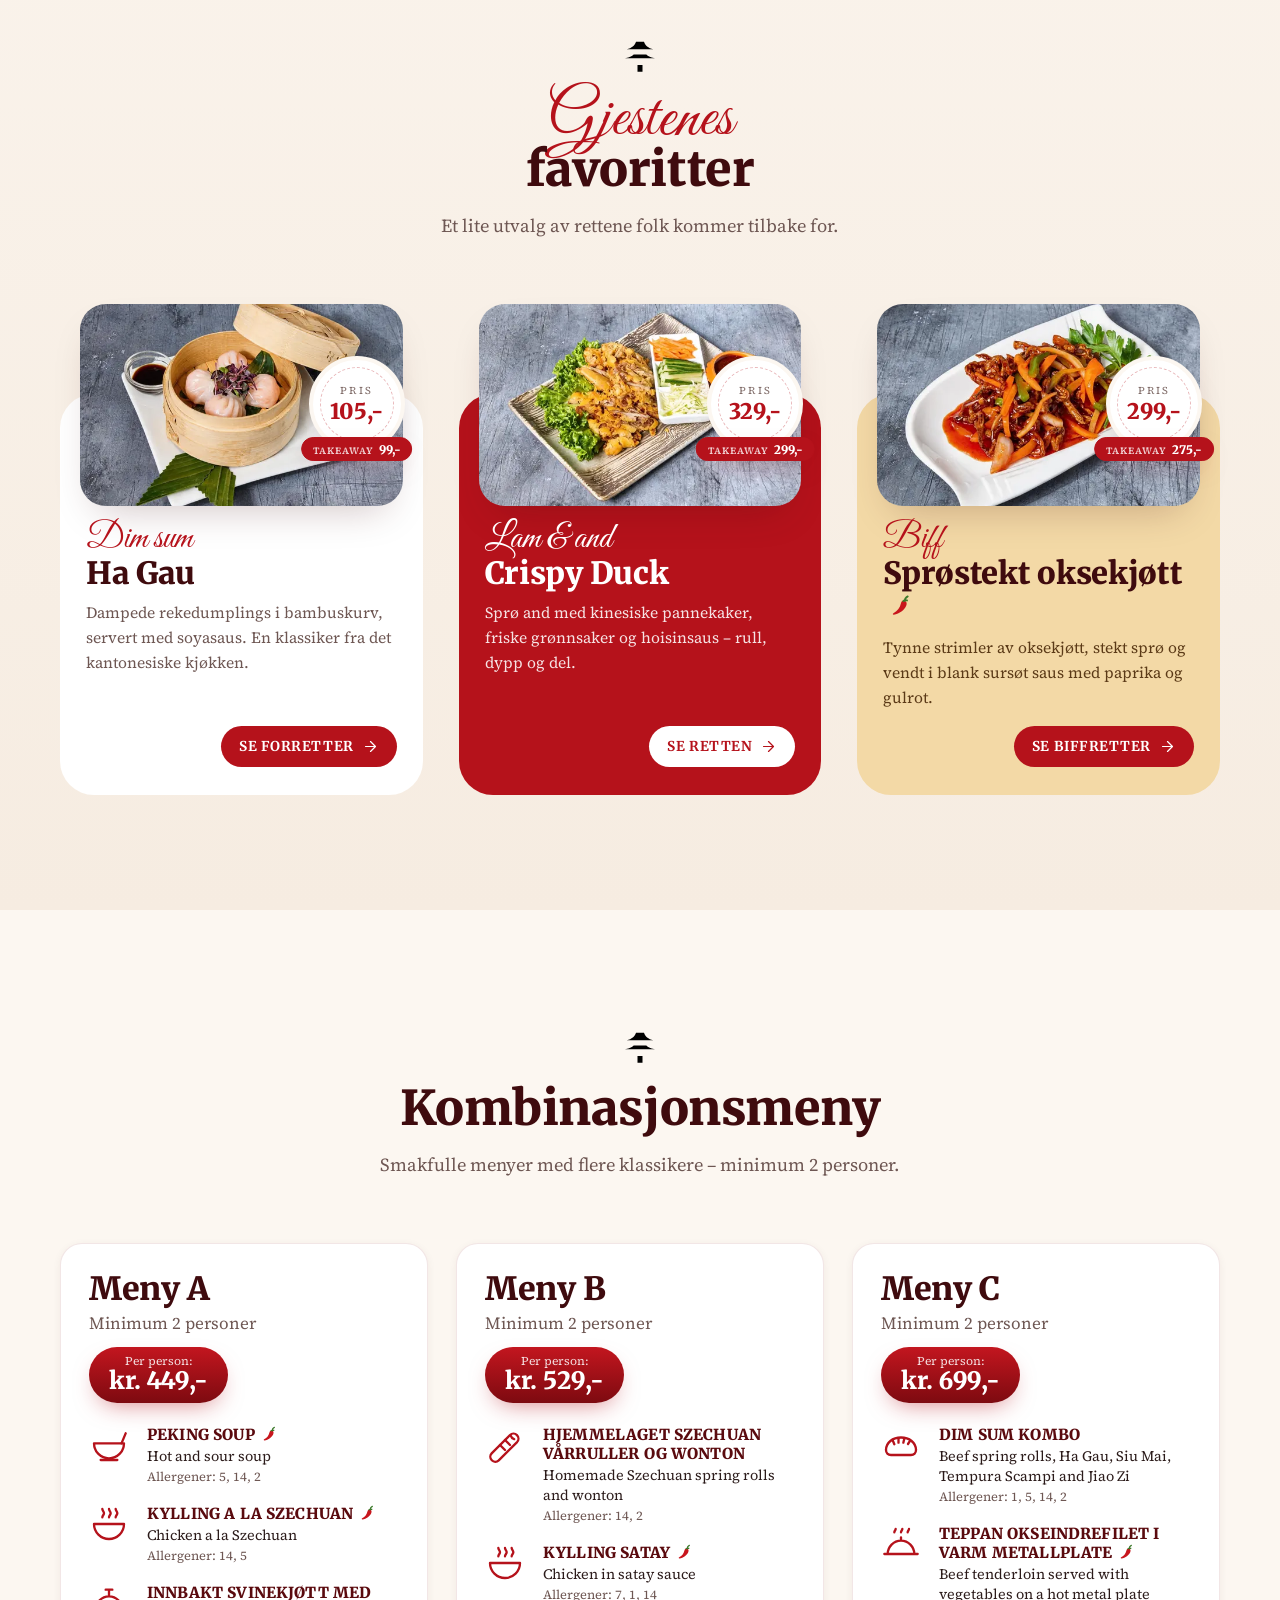
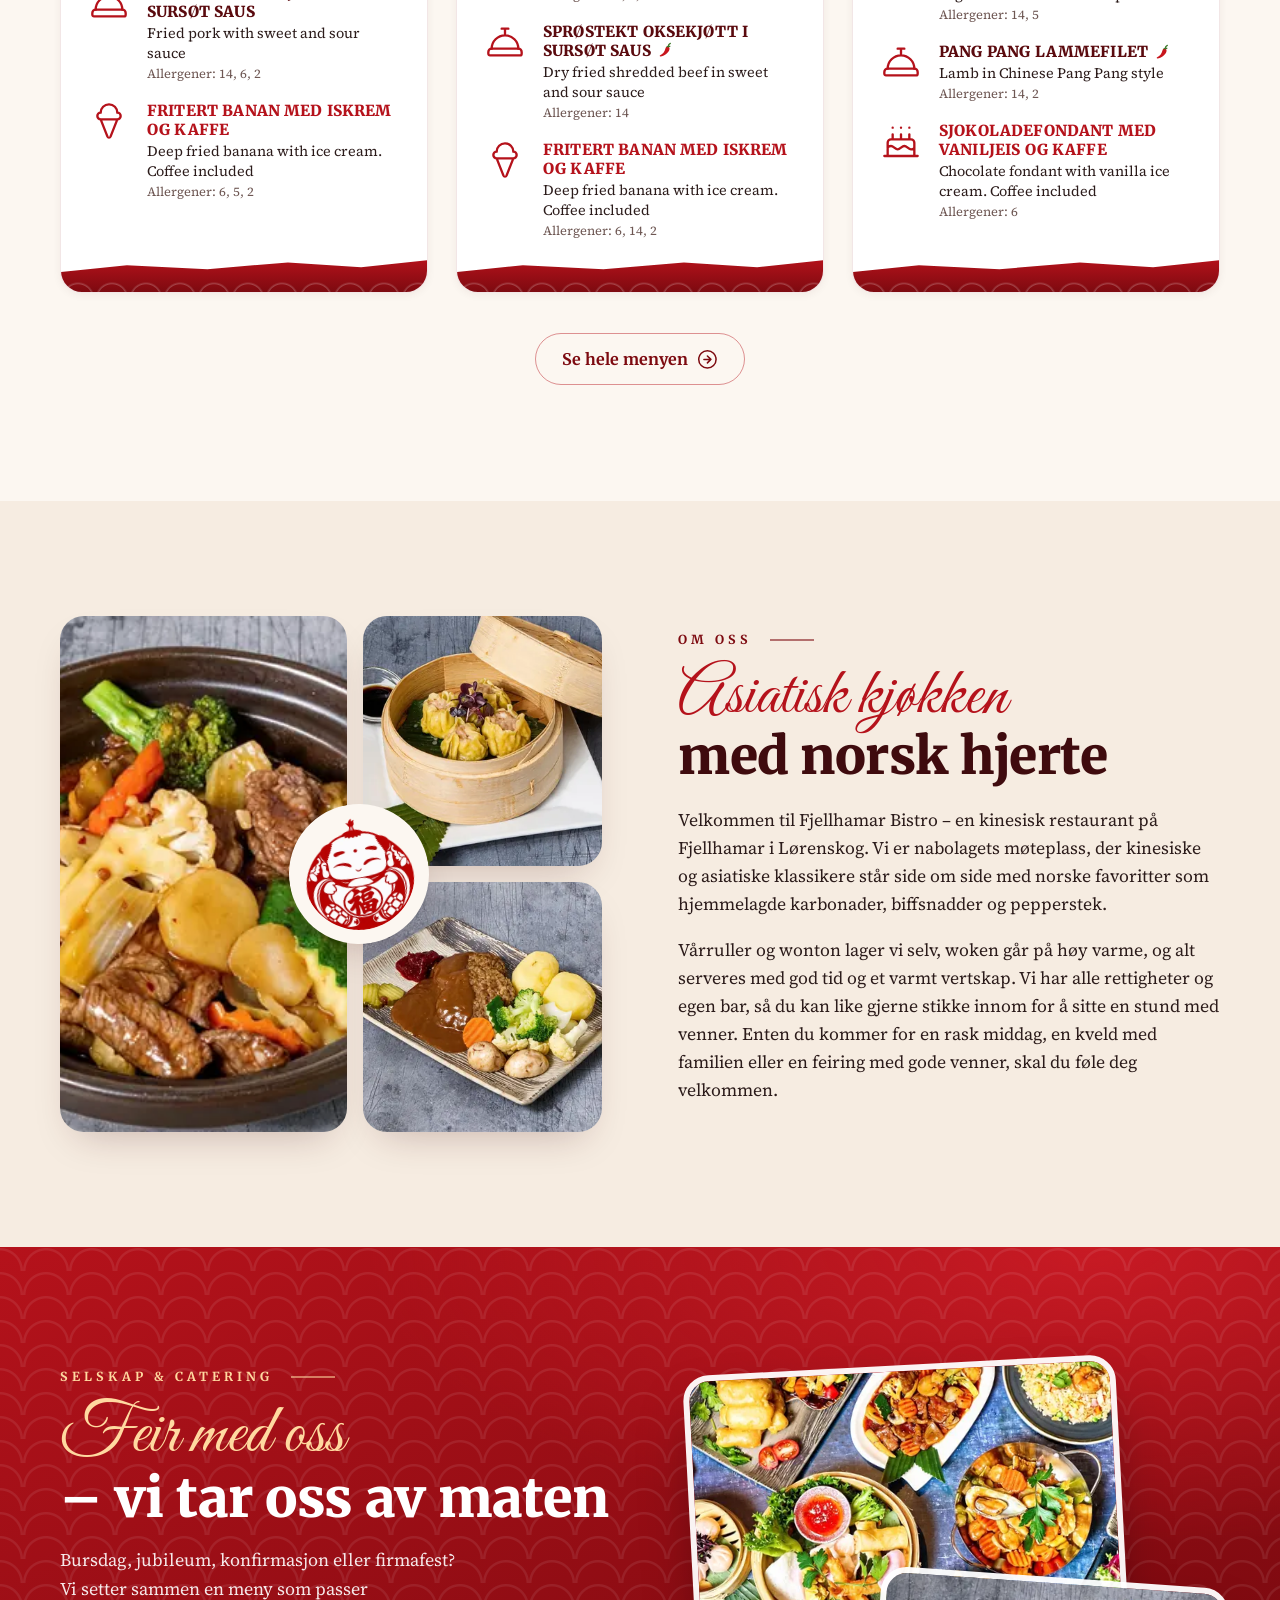
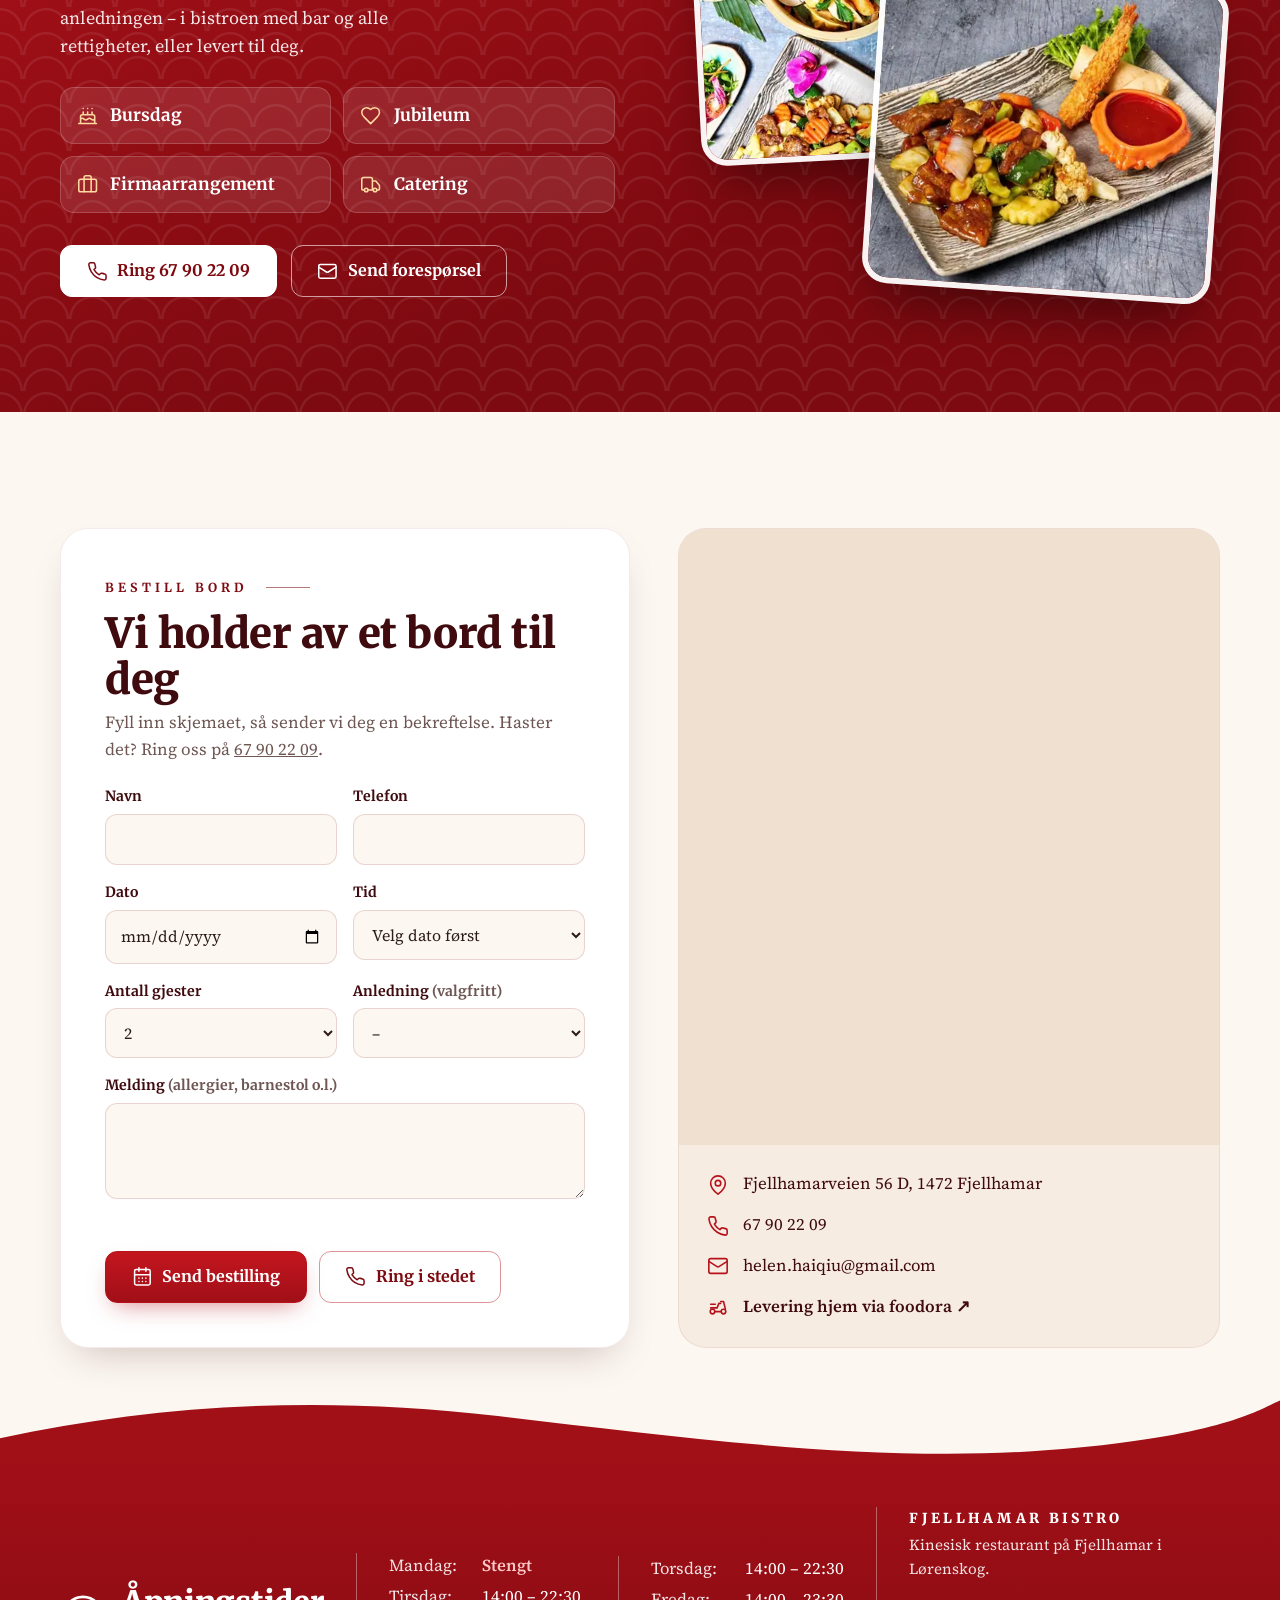
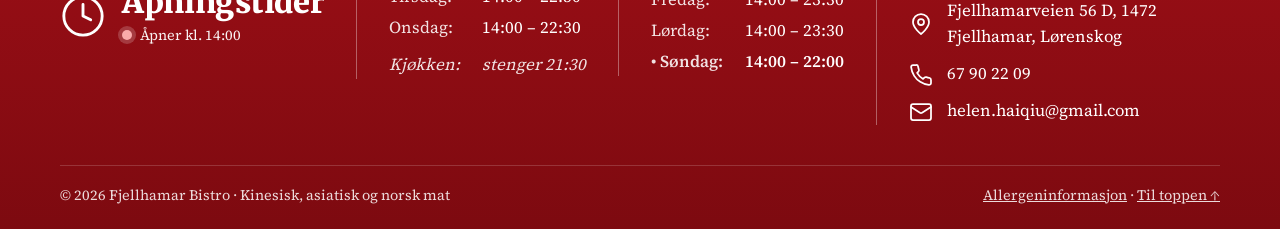
==== commit e25d5d8a: "takeaway foodora" ====
--- a/index.html
+++ b/index.html
@@ -52,6 +52,8 @@
   <symbol id="i-cal" viewBox="0 0 24 24"><rect x="3" y="4" width="18" height="18" rx="2"/><path d="M16 2v4M8 2v4M3 10h18M8 14h.01M12 14h.01M16 14h.01M8 18h.01M12 18h.01M16 18h.01"/></symbol>
   <symbol id="i-clock" viewBox="0 0 24 24"><circle cx="12" cy="12" r="10"/><path d="M12 6v6l4 2"/></symbol>
   <symbol id="i-pin" viewBox="0 0 24 24"><path d="M20 10c0 6-8 12-8 12s-8-6-8-12a8 8 0 0 1 16 0Z"/><circle cx="12" cy="10" r="3"/></symbol>
+  <symbol id="i-scooter" viewBox="0 0 24 24"><circle cx="6" cy="17" r="2.5"/><circle cx="18" cy="17" r="2.5"/><path d="M8.5 17h7M15 6h3l2 8M4 13h7l2-5h2M4 9h5"/></symbol>
+  <symbol id="i-external" viewBox="0 0 24 24"><path d="M14 4h6v6M20 4l-9 9M18 14v5a1 1 0 0 1-1 1H5a1 1 0 0 1-1-1V7a1 1 0 0 1 1-1h5"/></symbol>
   <symbol id="i-mail" viewBox="0 0 24 24"><rect x="2" y="4" width="20" height="16" rx="2"/><path d="m22 7-8.97 5.7a1.94 1.94 0 0 1-2.06 0L2 7"/></symbol>
   <symbol id="i-utensils" viewBox="0 0 24 24"><path d="M3 2v7c0 1.1.9 2 2 2h4a2 2 0 0 0 2-2V2M7 2v20M21 15V2a5 5 0 0 0-5 5v6c0 1.1.9 2 2 2h3Zm0 0v7"/></symbol>
   <symbol id="i-chef" viewBox="0 0 24 24"><path d="M17 21a1 1 0 0 0 1-1v-5.35c0-.46.32-.84.73-1.04a4 4 0 0 0-2.14-7.59 5 5 0 0 0-9.18 0 4 4 0 0 0-2.14 7.59c.41.2.73.58.73 1.04V20a1 1 0 0 0 1 1Z"/><path d="M6 17h12"/></symbol>
@@ -290,11 +292,10 @@
       <div class="booking-card reveal" id="bestill">
         <span class="eyebrow eyebrow--left">Bestill bord</span>
         <h2 id="bestill-title">Vi holder av et bord til deg</h2>
-        <p>Fyll inn skjemaet, så sender vi deg en bekreftelse på e-post. Haster det? Ring oss på <a href="tel:+4767902209">67 90 22 09</a>.</p>
+        <p>Fyll inn skjemaet, så sender vi deg en bekreftelse. Haster det? Ring oss på <a href="tel:+4767902209">67 90 22 09</a>.</p>
         <form class="form-grid" data-booking novalidate>
           <div class="field"><label for="b-name">Navn</label><input id="b-name" name="navn" autocomplete="name" required></div>
           <div class="field"><label for="b-phone">Telefon</label><input id="b-phone" name="telefon" type="tel" autocomplete="tel" inputmode="tel" required></div>
-          <div class="field field--full"><label for="b-email">E-post <span style="font-weight:400;color:var(--muted)">(bekreftelsen sendes hit)</span></label><input id="b-email" name="epost" type="email" autocomplete="email" inputmode="email" required></div>
           <div class="field"><label for="b-date">Dato</label><input id="b-date" name="dato" type="date" required></div>
           <div class="field"><label for="b-time">Tid</label><select id="b-time" name="tid" required><option value="">Velg dato først</option></select></div>
           <div class="field"><label for="b-guests">Antall gjester</label>
@@ -305,7 +306,6 @@
           <div class="field"><label for="b-occasion">Anledning <span style="font-weight:400;color:var(--muted)">(valgfritt)</span></label>
             <select id="b-occasion" name="anledning"><option value="">–</option><option>Bursdag</option><option>Jubileum</option><option>Firmamiddag</option><option>Annet</option></select>
           </div>
-          <div class="hp" aria-hidden="true"><label for="b-firma">Firma</label><input id="b-firma" name="firma" tabindex="-1" autocomplete="off"></div>
           <div class="field field--full"><label for="b-msg">Melding <span style="font-weight:400;color:var(--muted)">(allergier, barnestol o.l.)</span></label><textarea id="b-msg" name="melding"></textarea></div>
           <p class="form-note" data-form-note aria-live="polite"></p>
           <div class="form-actions">
@@ -323,6 +323,7 @@
           <a href="https://www.google.com/maps/search/?api=1&amp;query=Fjellhamarveien+56+D,+1472+Fjellhamar" target="_blank" rel="noopener"><svg class="icon"><use href="#i-pin"/></svg>Fjellhamarveien 56 D, 1472 Fjellhamar</a>
           <a href="tel:+4767902209"><svg class="icon"><use href="#i-phone"/></svg>67 90 22 09</a>
           <a href="mailto:helen.haiqiu@gmail.com"><svg class="icon"><use href="#i-mail"/></svg>helen.haiqiu@gmail.com</a>
+          <a class="visit-delivery" href="https://www.foodora.no/restaurant/eqev/fjellhamar-bistro-eqev" target="_blank" rel="noopener"><svg class="icon" aria-hidden="true"><use href="#i-scooter"/></svg>Levering hjem via foodora ↗<span class="sr-only"> (åpnes i ny fane)</span></a>
         </div>
       </div>
     </div>
--- a/assets/css/style.css
+++ b/assets/css/style.css
@@ -410,12 +410,6 @@
 .field input:focus, .field select:focus, .field textarea:focus { outline: none; border-color: var(--red); background: #fff; box-shadow: 0 0 0 4px rgba(181,18,27,0.12); }
 .form-note { grid-column: 1 / -1; font-size: 0.9rem; color: var(--muted); margin: 0; min-height: 1.4em; }
 .form-note.warn { color: var(--red); font-weight: 600; }
-.form-note.ok { color: #2f7a3a; font-weight: 600; }
-/* Bordbestilling sperret (besøk fra utlandet) */
-.form-grid.is-blocked .field, .form-grid.is-blocked .btn { opacity: 0.45; filter: grayscale(1); }
-.form-grid.is-blocked input, .form-grid.is-blocked select, .form-grid.is-blocked textarea, .form-grid.is-blocked .btn { cursor: not-allowed; }
-.form-grid.is-blocked .form-note { opacity: 1; filter: none; }
-.hp { position: absolute; left: -9999px; width: 1px; height: 1px; overflow: hidden; }
 .form-actions { grid-column: 1 / -1; display: flex; gap: 12px; flex-wrap: wrap; align-items: center; }
 @media (max-width: 560px) { .form-grid { grid-template-columns: 1fr; } }
 
@@ -789,3 +783,19 @@
 }
 
 .hours-list .kitchen { margin-top: 6px; font-style: italic; opacity: 0.88; }
+
+/* Hjemlevering via foodora (av/på og lenke i admin → Åpningstider). Ingen priser her – bevisst. */
+.delivery-strip { display: flex; align-items: center; gap: 14px; flex-wrap: wrap; margin: 14px 0 0; padding: 12px 14px 12px 16px; border: 1px dashed rgba(181, 18, 27, 0.35); border-radius: 14px; background: #fff; }
+.delivery-strip + .allergen-bar { margin-top: 16px; }
+.delivery-strip__ico { flex: none; width: 38px; height: 38px; border-radius: 50%; display: grid; place-items: center; background: var(--cream-2); color: var(--red); }
+.delivery-strip__ico .icon { width: 20px; height: 20px; }
+.delivery-strip p { margin: 0; flex: 1 1 220px; font-size: 0.95rem; color: var(--ink); line-height: 1.4; }
+.delivery-strip p strong { color: var(--wine); }
+.delivery-strip p small { display: block; color: var(--muted); font-size: 0.85rem; }
+.delivery-strip__link { display: inline-flex; align-items: center; gap: 8px; padding: 10px 18px; border-radius: 999px; border: 1px solid rgba(181, 18, 27, 0.45); color: var(--red-deep); font-family: var(--f-display); font-weight: 700; font-size: 0.92rem; text-decoration: none; white-space: nowrap; transition: background 0.2s var(--ease), border-color 0.2s var(--ease); }
+.delivery-strip__link:hover { background: var(--cream); border-color: var(--red); }
+.delivery-strip__link:focus-visible { outline: 2px solid var(--red); outline-offset: 2px; }
+.delivery-strip__link .icon { width: 15px; height: 15px; }
+.visit-info a.visit-delivery { font-weight: 700; }
+.seg button .ta-sub { margin-left: -8px; } /* knappen har gap: 8px; &nbsp; gir mellomrommet */
+@media (max-width: 640px) { .ta-sub { display: none; } }
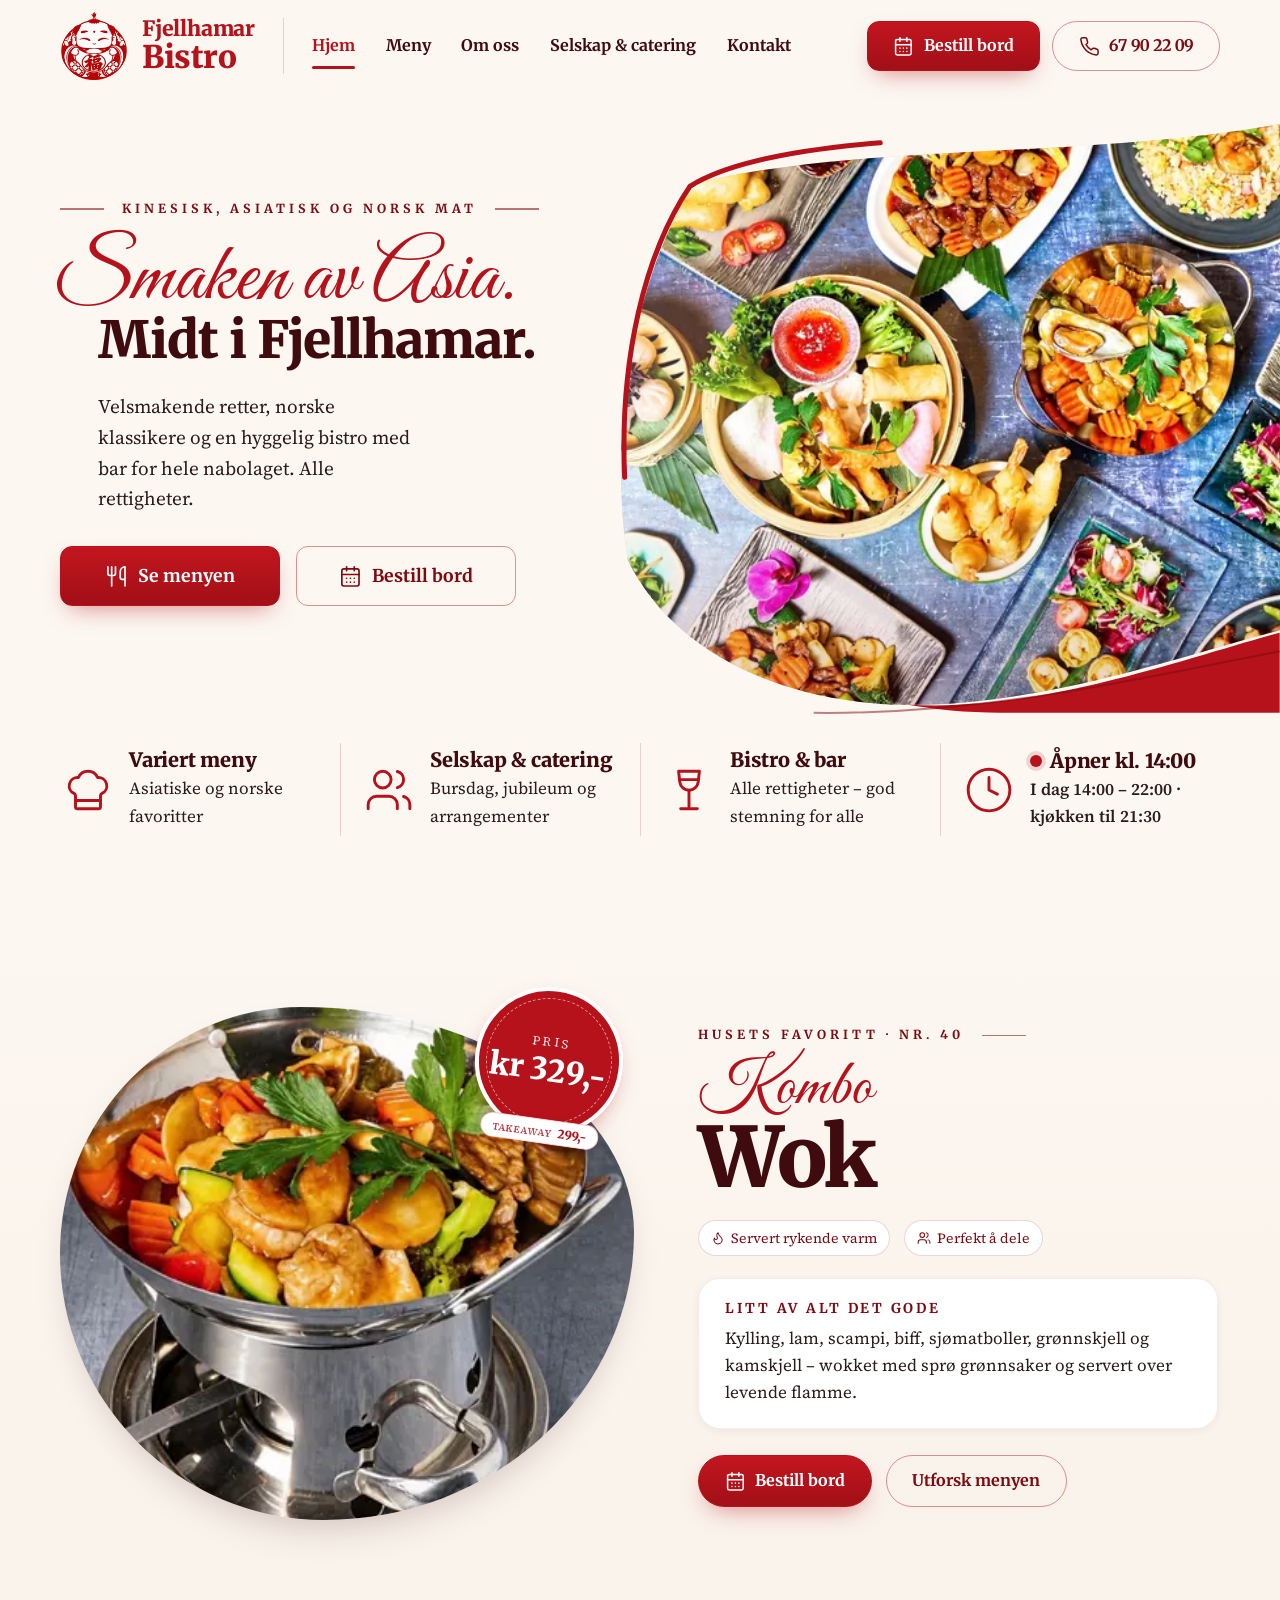
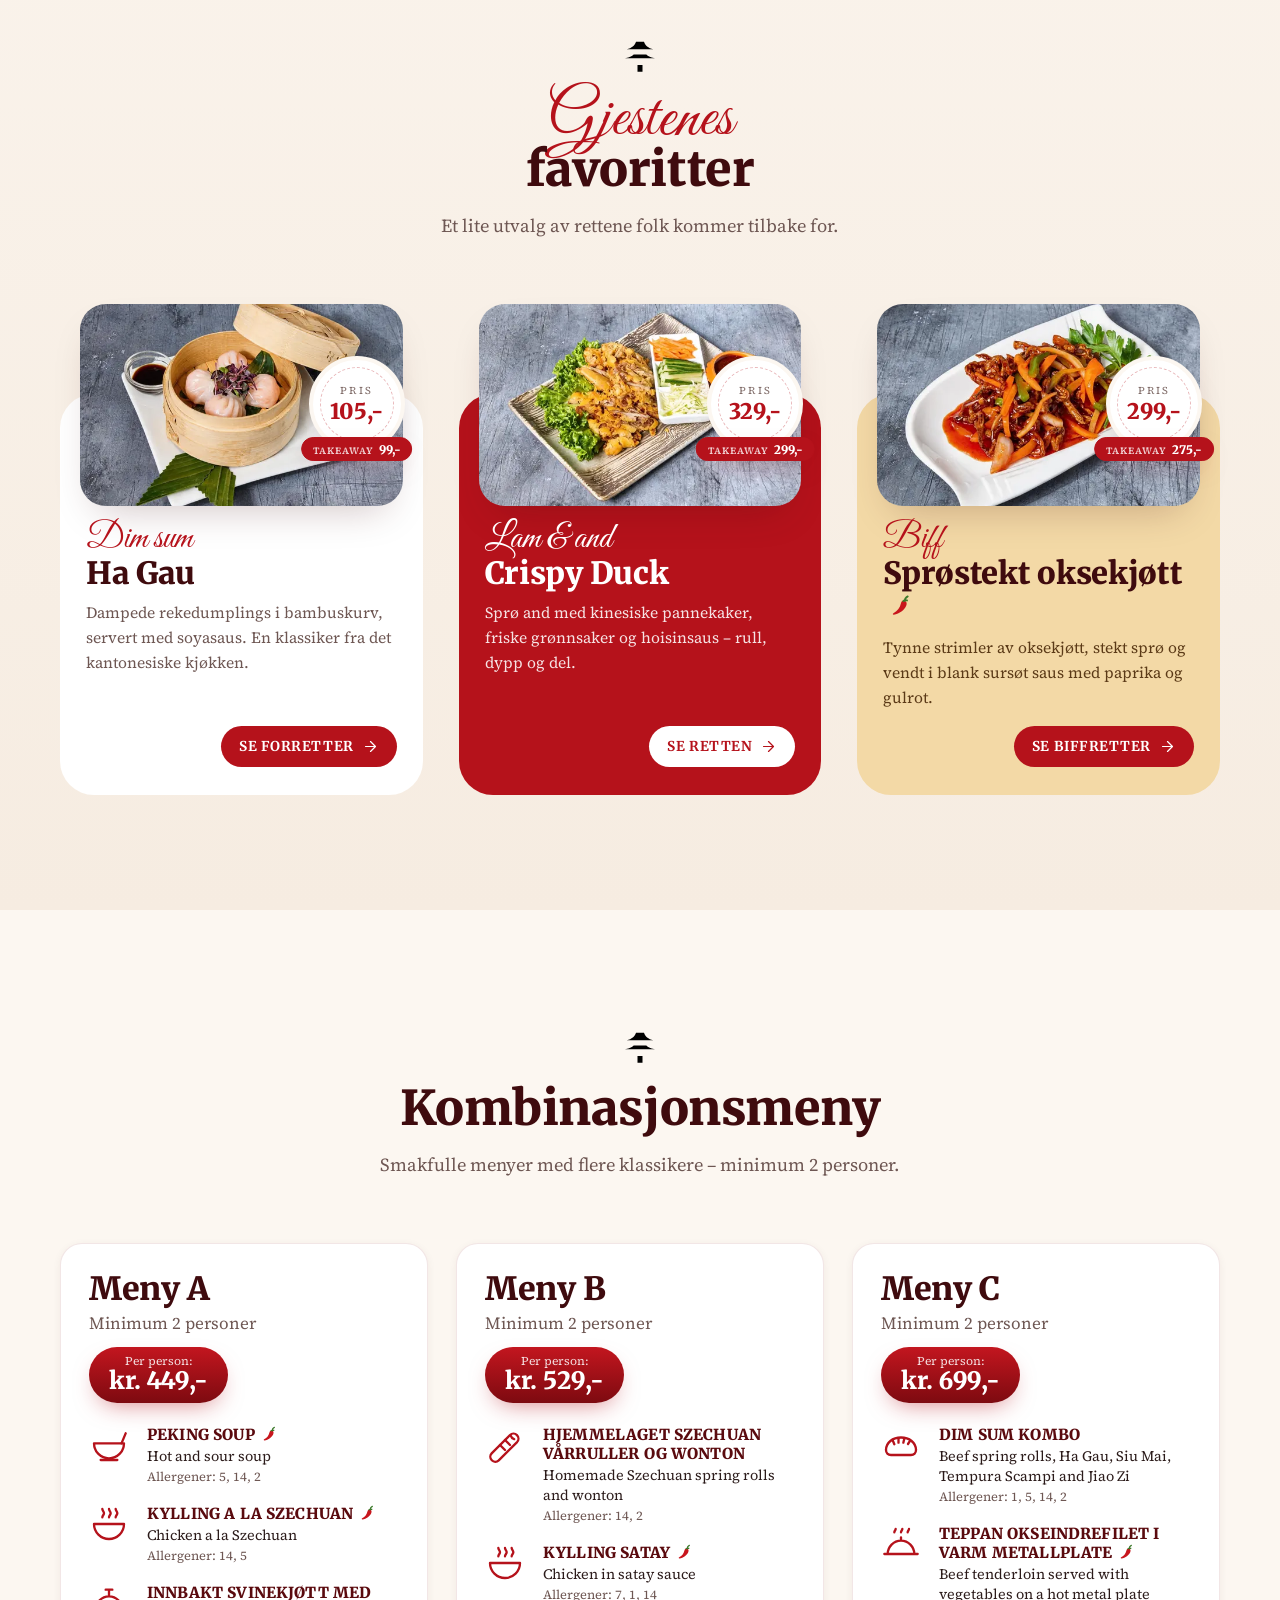
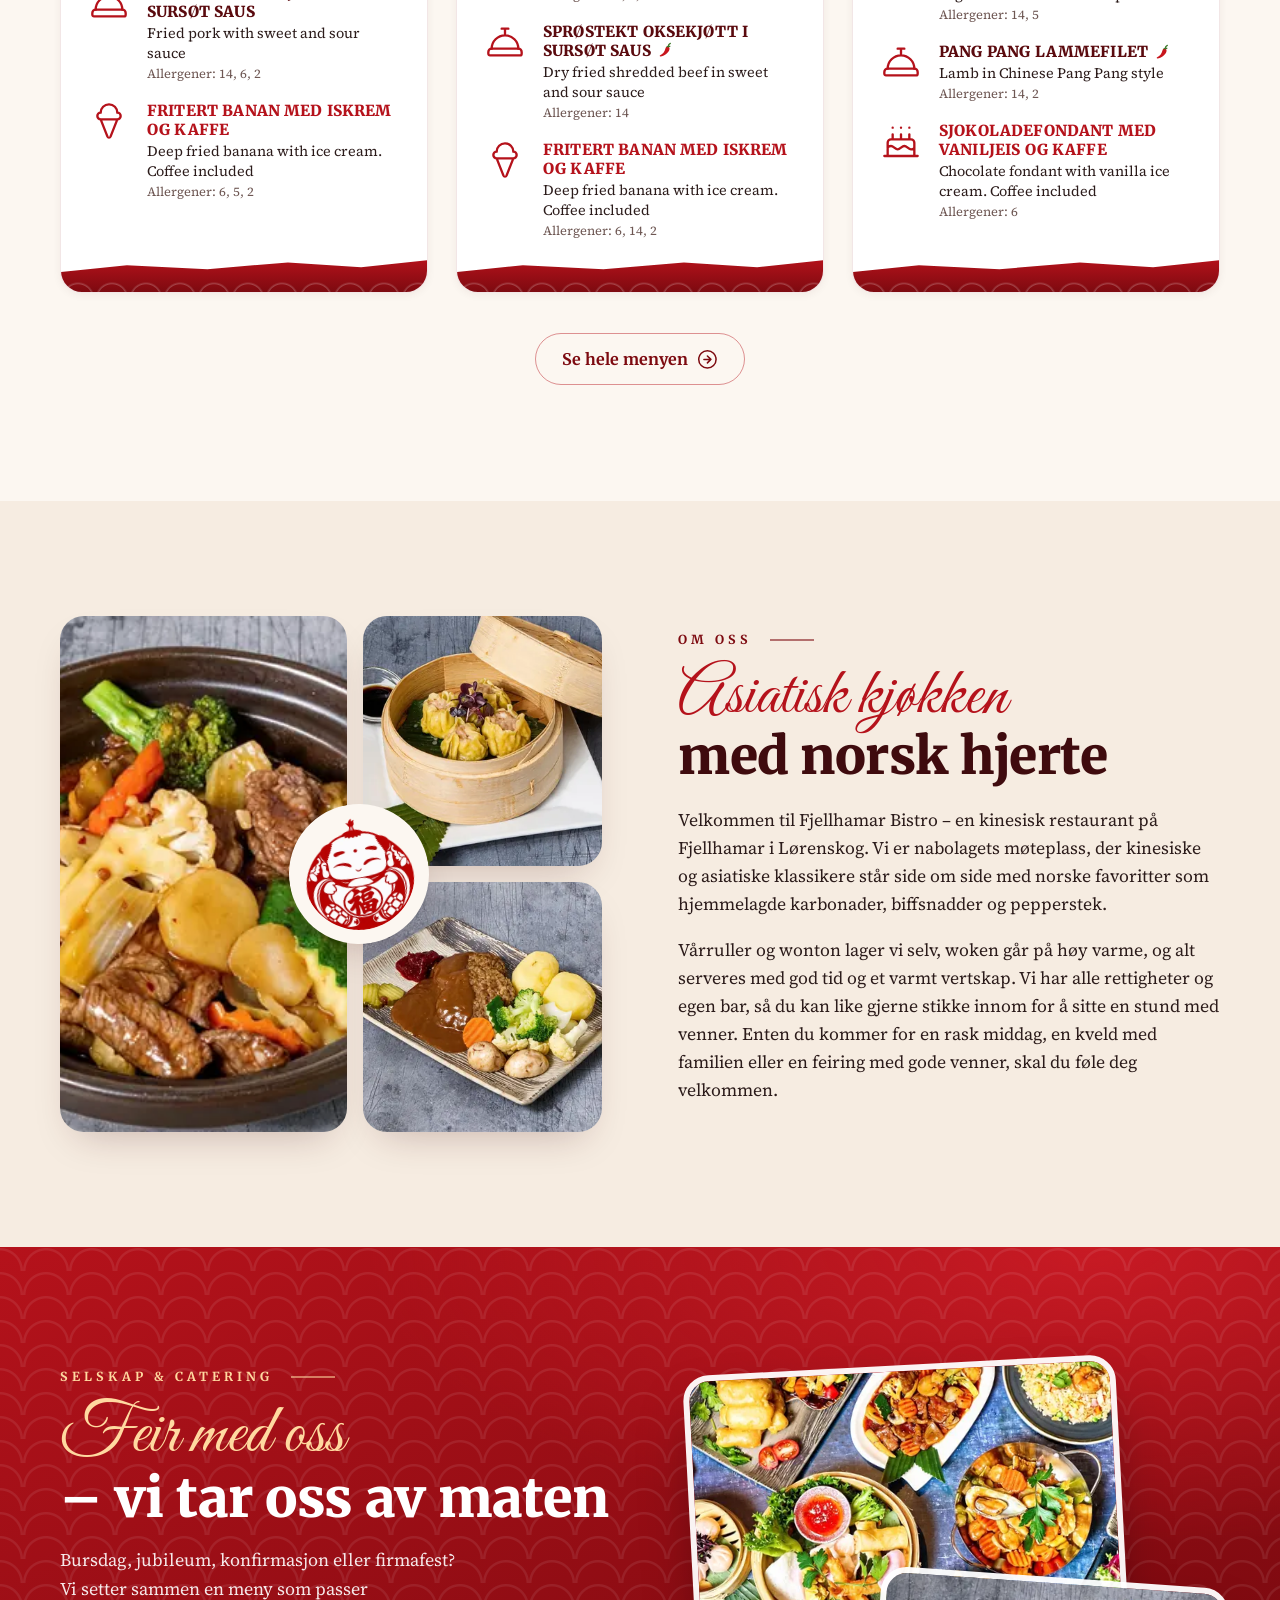
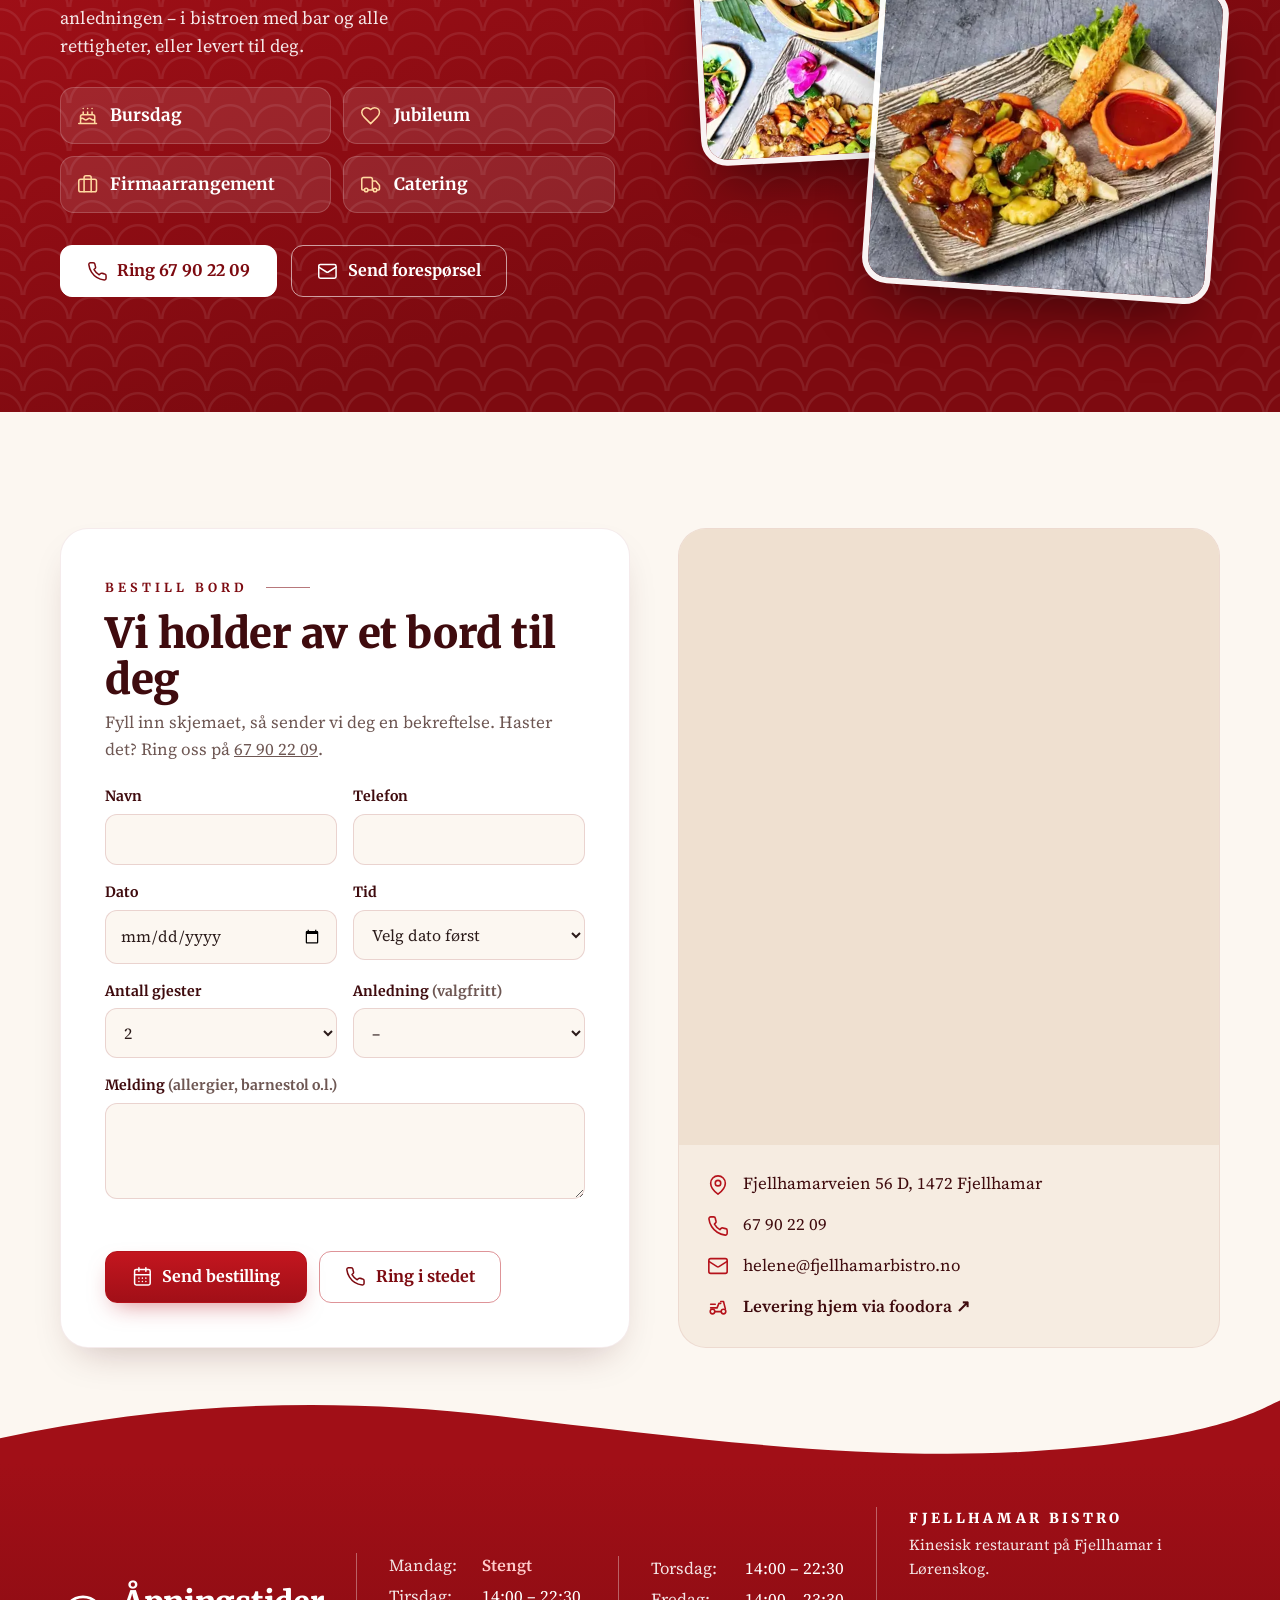
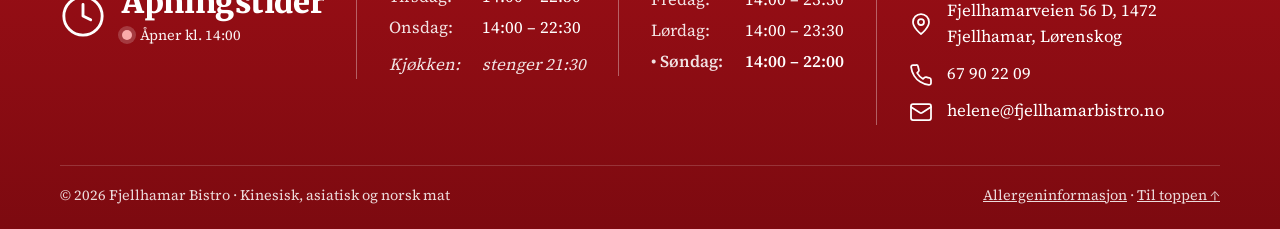
==== commit 0b9d4983: "Merge branch 'main' of https://github.com/gthomre/Fjellhamar-Bistro" ====
--- a/index.html
+++ b/index.html
@@ -23,7 +23,7 @@
   "name": "Fjellhamar Bistro",
   "servesCuisine": ["Kinesisk", "Asiatisk", "Norsk"],
   "telephone": "+47 67 90 22 09",
-  "email": "helen.haiqiu@gmail.com",
+  "email": "helene@fjellhamarbistro.no",
   "address": { "@type": "PostalAddress", "streetAddress": "Fjellhamarveien 56 D", "postalCode": "1472", "addressLocality": "Fjellhamar", "addressCountry": "NO" },
   "openingHoursSpecification": [
     { "@type": "OpeningHoursSpecification", "dayOfWeek": ["Tuesday","Wednesday","Thursday"], "opens": "14:00", "closes": "22:30" },
@@ -276,7 +276,7 @@
         </ul>
         <div class="actions">
           <a class="btn btn--light" href="tel:+4767902209"><svg class="icon"><use href="#i-phone"/></svg>Ring 67 90 22 09</a>
-          <a class="btn btn--outline-light" href="mailto:helen.haiqiu@gmail.com?subject=Foresp%C3%B8rsel%20om%20selskap%2Fcatering"><svg class="icon"><use href="#i-mail"/></svg>Send forespørsel</a>
+          <a class="btn btn--outline-light" href="mailto:helene@fjellhamarbistro.no?subject=Foresp%C3%B8rsel%20om%20selskap%2Fcatering"><svg class="icon"><use href="#i-mail"/></svg>Send forespørsel</a>
         </div>
       </div>
       <div class="events-photos reveal reveal-d1">
@@ -322,7 +322,7 @@
         <div class="visit-info">
           <a href="https://www.google.com/maps/search/?api=1&amp;query=Fjellhamarveien+56+D,+1472+Fjellhamar" target="_blank" rel="noopener"><svg class="icon"><use href="#i-pin"/></svg>Fjellhamarveien 56 D, 1472 Fjellhamar</a>
           <a href="tel:+4767902209"><svg class="icon"><use href="#i-phone"/></svg>67 90 22 09</a>
-          <a href="mailto:helen.haiqiu@gmail.com"><svg class="icon"><use href="#i-mail"/></svg>helen.haiqiu@gmail.com</a>
+          <a href="mailto:helene@fjellhamarbistro.no"><svg class="icon"><use href="#i-mail"/></svg>helene@fjellhamarbistro.no</a>
           <a class="visit-delivery" href="https://www.foodora.no/restaurant/eqev/fjellhamar-bistro-eqev" target="_blank" rel="noopener"><svg class="icon" aria-hidden="true"><use href="#i-scooter"/></svg>Levering hjem via foodora ↗<span class="sr-only"> (åpnes i ny fane)</span></a>
         </div>
       </div>
@@ -359,7 +359,7 @@
         <p class="footer-tagline">Kinesisk restaurant på Fjellhamar i Lørenskog.</p>
         <a href="https://www.google.com/maps/search/?api=1&amp;query=Fjellhamarveien+56+D,+1472+Fjellhamar" target="_blank" rel="noopener"><svg class="icon" aria-hidden="true"><use href="#i-pin"/></svg>Fjellhamarveien 56 D, 1472 Fjellhamar, Lørenskog</a>
         <a href="tel:+4767902209"><svg class="icon" aria-hidden="true"><use href="#i-phone"/></svg>67 90 22 09</a>
-        <a href="mailto:helen.haiqiu@gmail.com"><svg class="icon" aria-hidden="true"><use href="#i-mail"/></svg>helen.haiqiu@gmail.com</a>
+        <a href="mailto:helene@fjellhamarbistro.no"><svg class="icon" aria-hidden="true"><use href="#i-mail"/></svg>helene@fjellhamarbistro.no</a>
       </address>
     </div>
     <div class="footer-bottom">
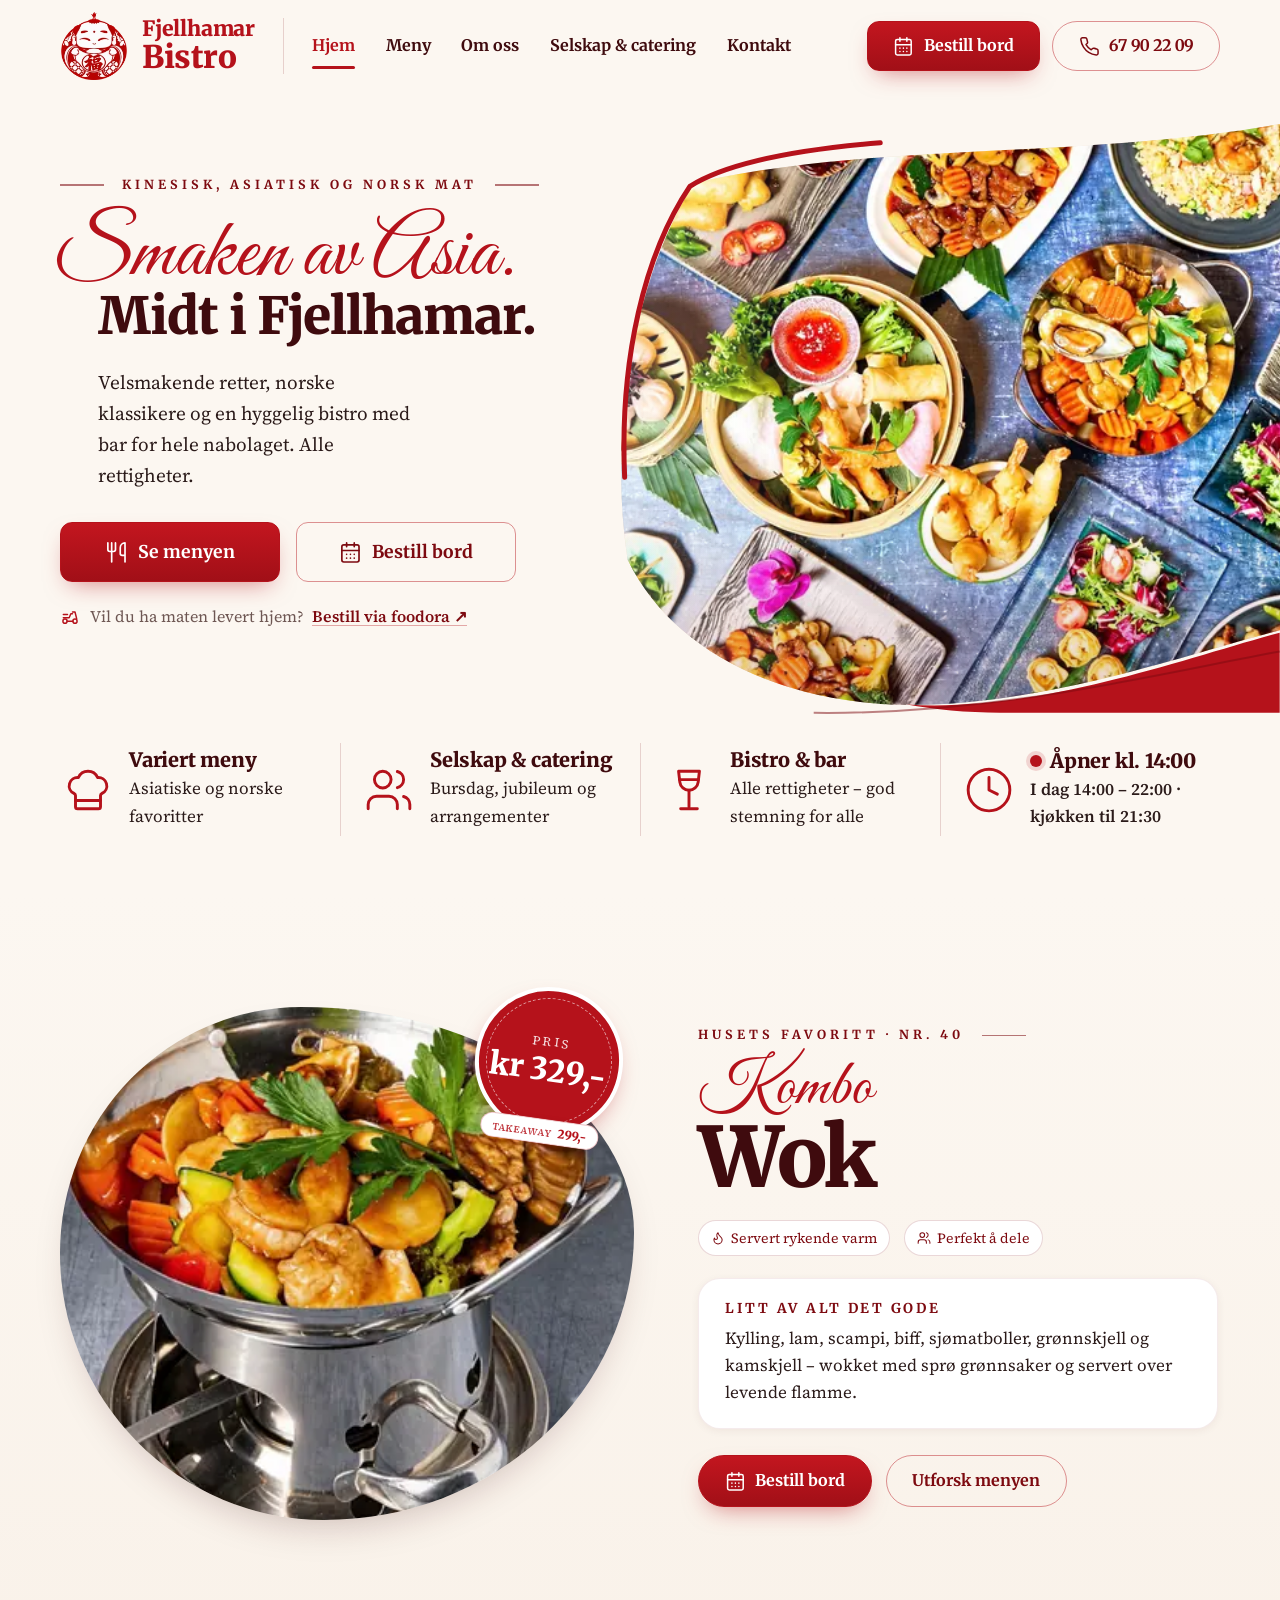
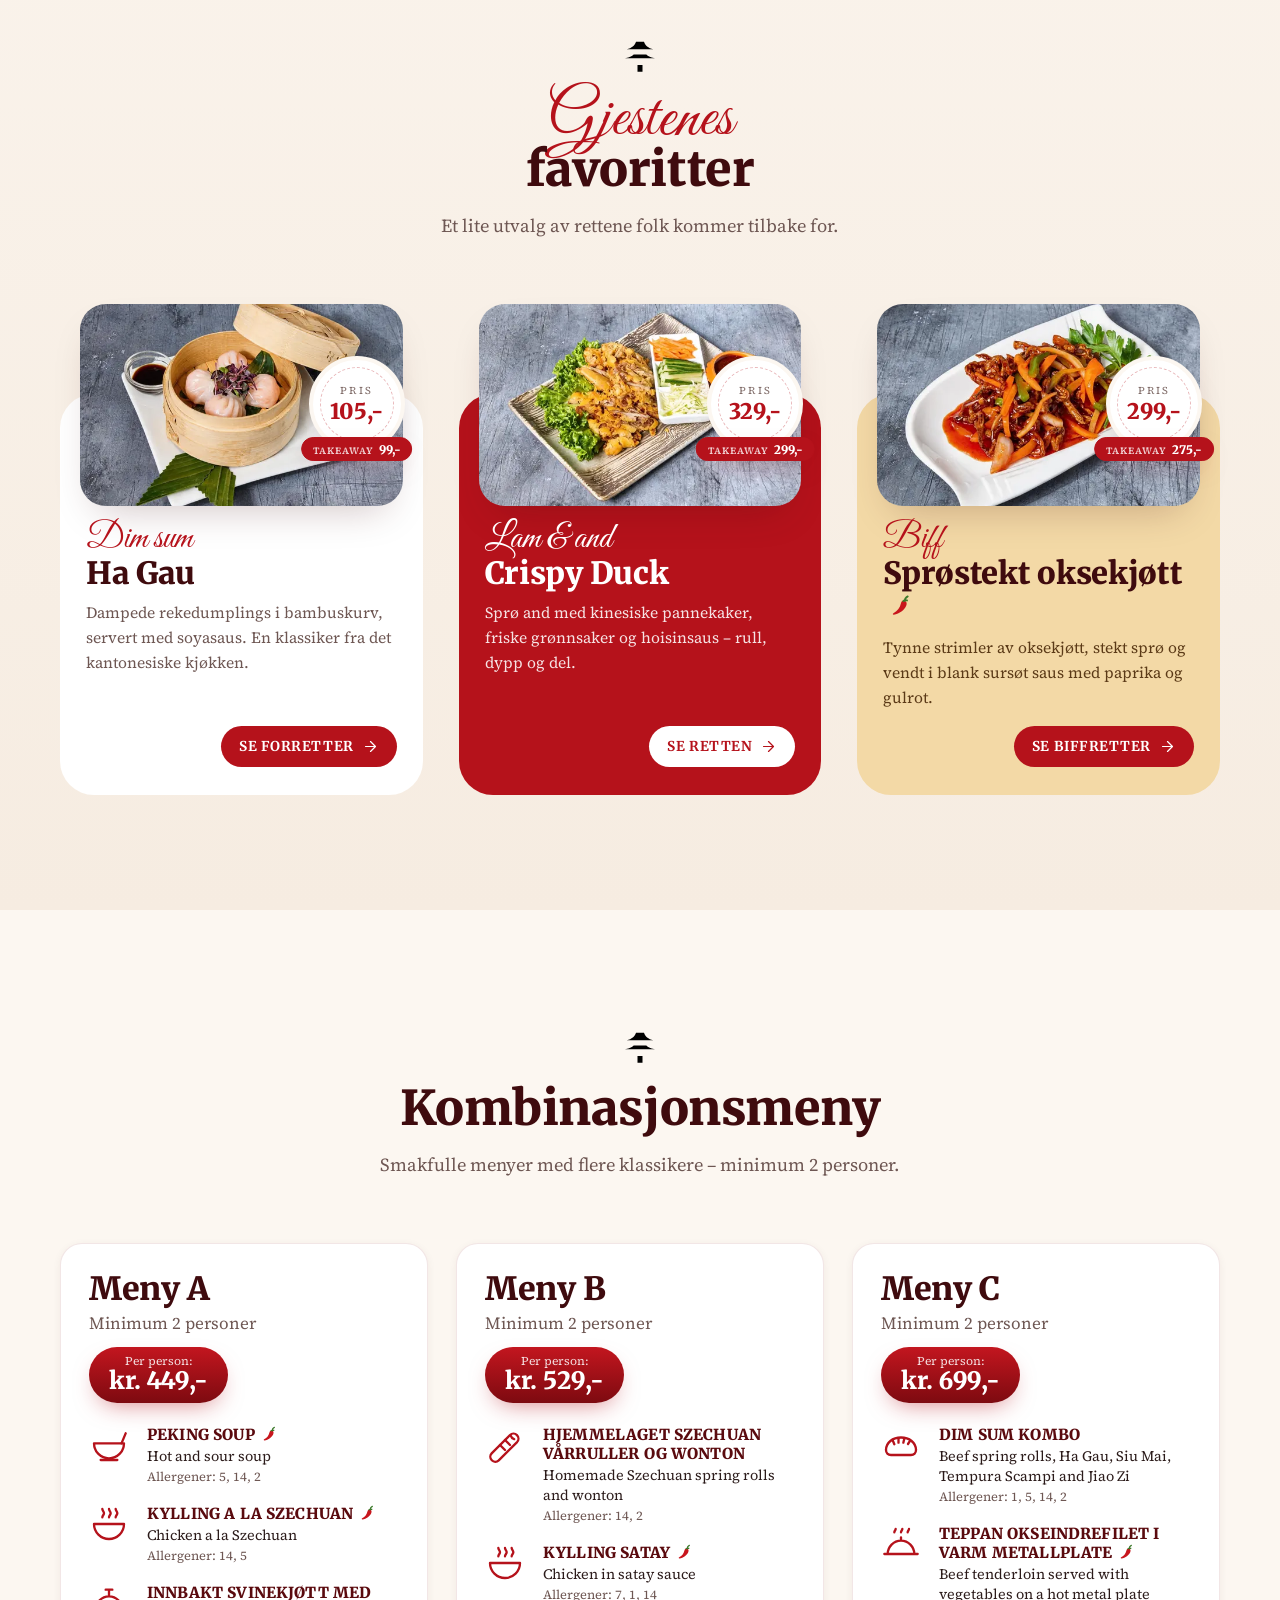
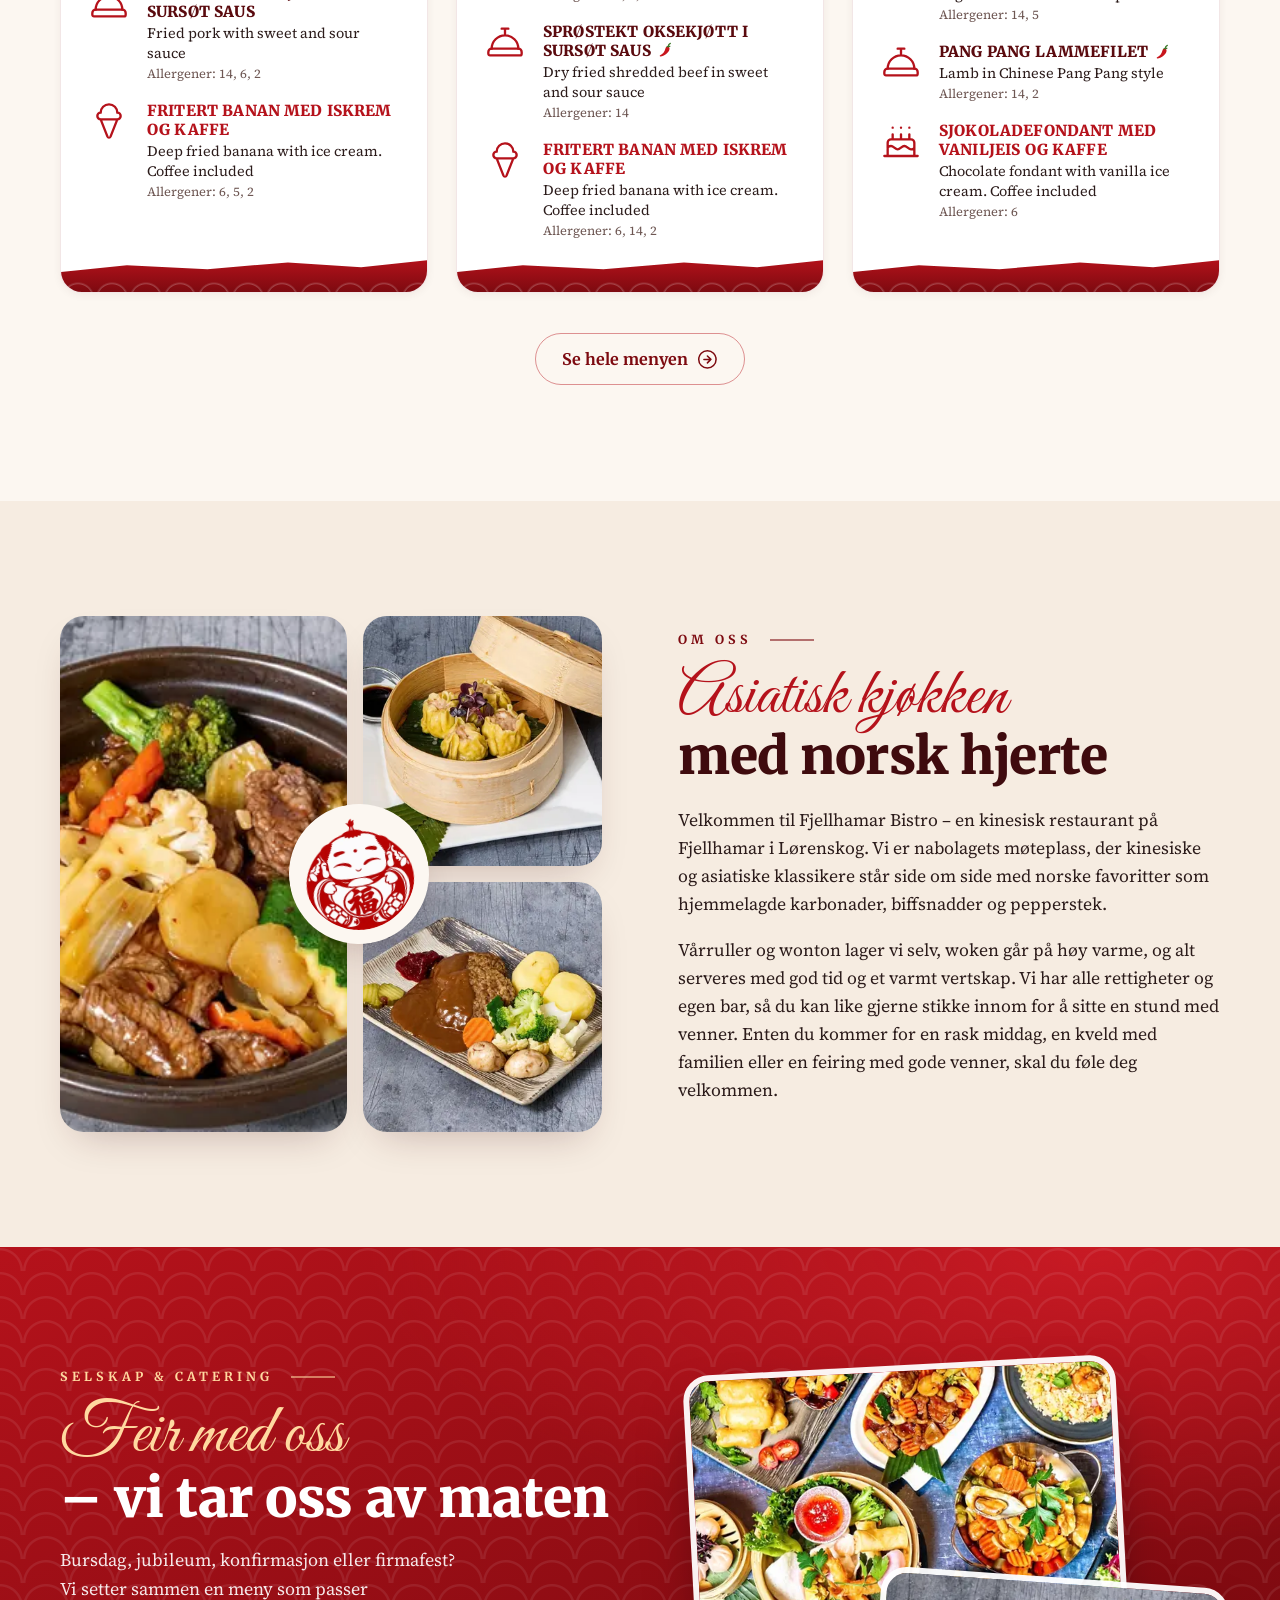
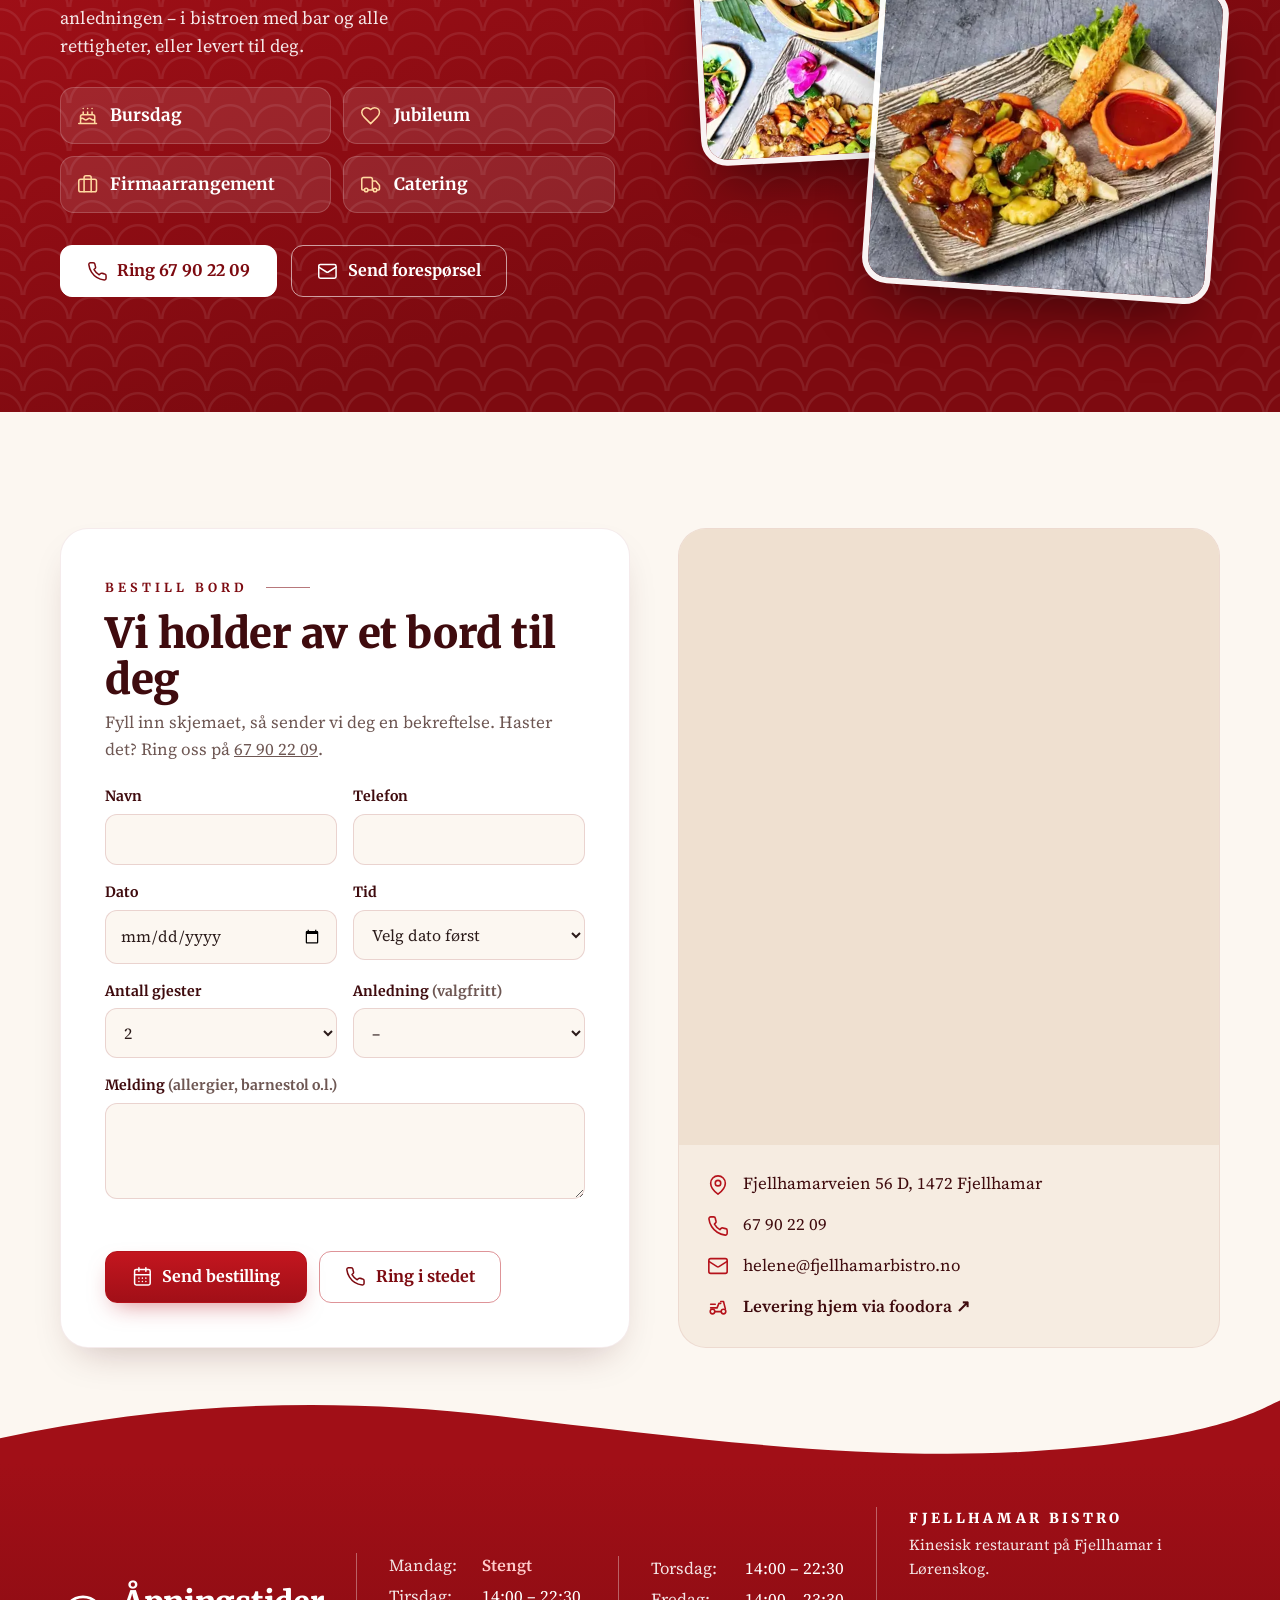
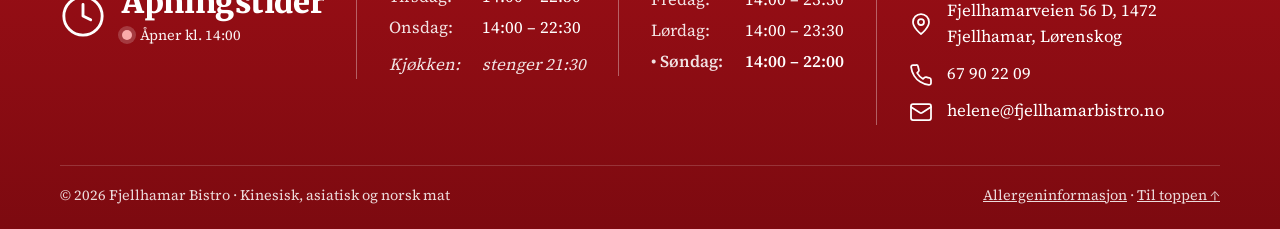
==== commit 5bf69eb8: "link til fedoora første side" ====
--- a/index.html
+++ b/index.html
@@ -128,6 +128,7 @@
           <a class="btn btn--primary" href="meny.html"><svg class="icon"><use href="#i-utensils"/></svg>Se menyen</a>
           <a class="btn btn--ghost" href="#bestill"><svg class="icon"><use href="#i-cal"/></svg>Bestill bord</a>
         </div>
+        <p class="hero-delivery hero-in hero-in-d3"><svg class="icon" aria-hidden="true"><use href="#i-scooter"/></svg>Vil du ha maten levert hjem? <a href="https://www.foodora.no/restaurant/eqev/fjellhamar-bistro-eqev" target="_blank" rel="noopener">Bestill via foodora&nbsp;↗<span class="sr-only"> (åpnes i ny fane)</span></a></p>
       </div>
 
       <div class="hero-media">
--- a/assets/css/style.css
+++ b/assets/css/style.css
@@ -797,5 +797,9 @@
 .delivery-strip__link:focus-visible { outline: 2px solid var(--red); outline-offset: 2px; }
 .delivery-strip__link .icon { width: 15px; height: 15px; }
 .visit-info a.visit-delivery { font-weight: 700; }
+.hero-delivery { display: flex; align-items: center; flex-wrap: wrap; gap: 4px 8px; margin: 22px 0 0; font-size: 1rem; color: var(--muted); }
+.hero-delivery .icon { width: 20px; height: 20px; color: var(--red); margin-right: 2px; }
+.hero-delivery a { color: var(--red-deep); font-weight: 700; text-decoration: underline; text-decoration-color: rgba(181, 18, 27, 0.35); text-underline-offset: 3px; }
+.hero-delivery a:hover { text-decoration-color: currentColor; }
 .seg button .ta-sub { margin-left: -8px; } /* knappen har gap: 8px; &nbsp; gir mellomrommet */
 @media (max-width: 640px) { .ta-sub { display: none; } }
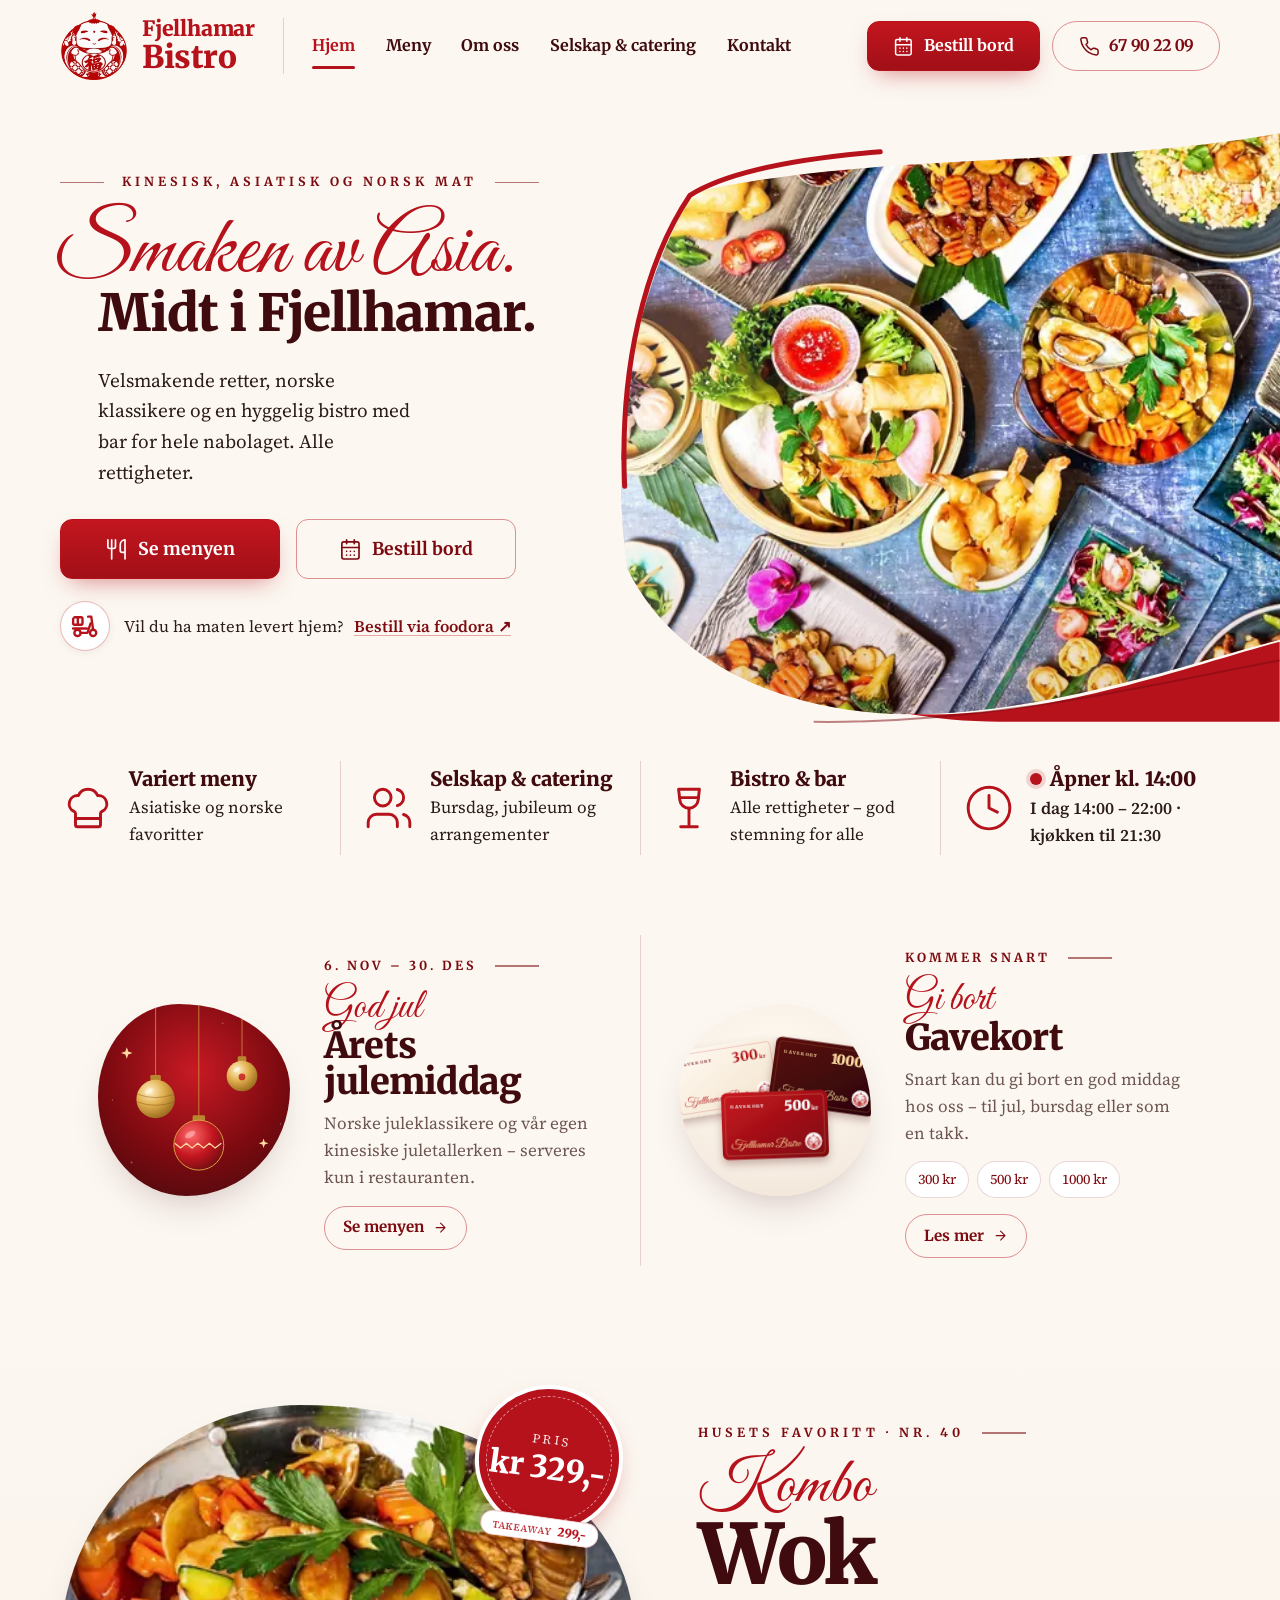
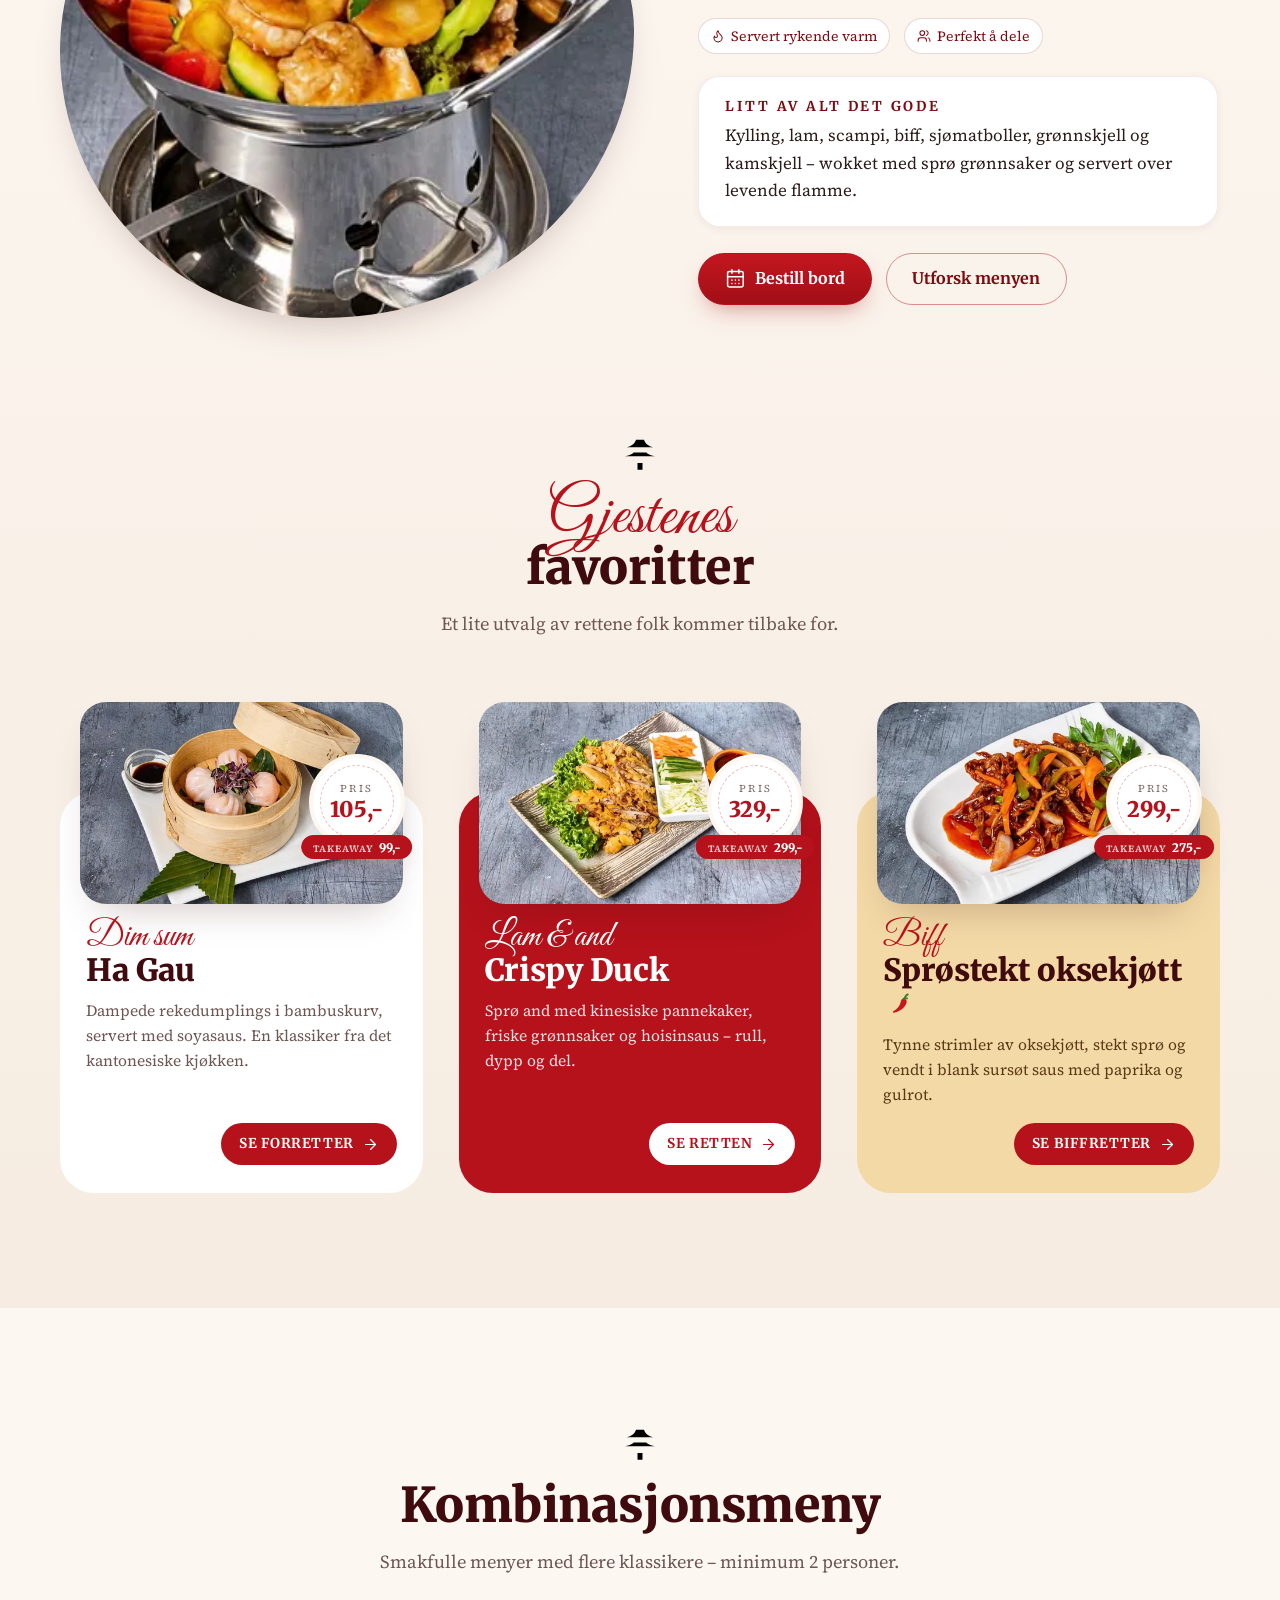
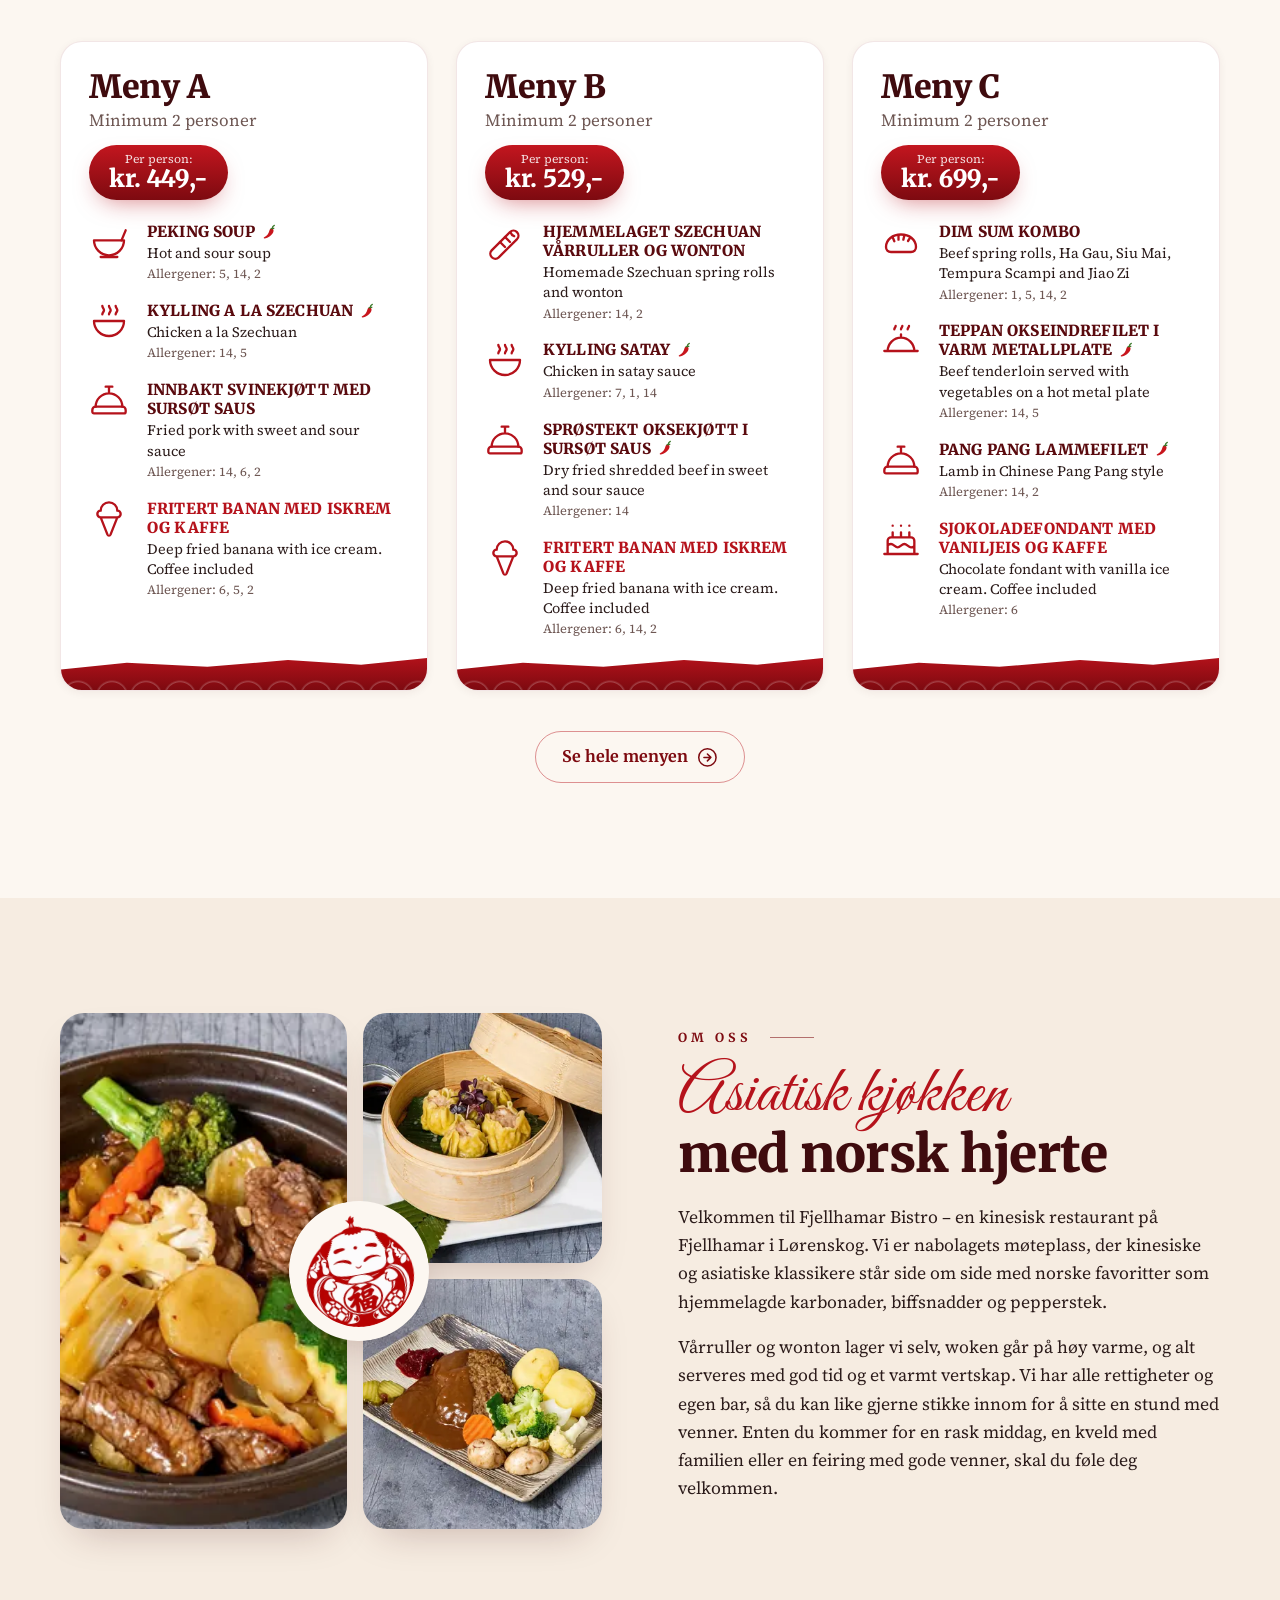
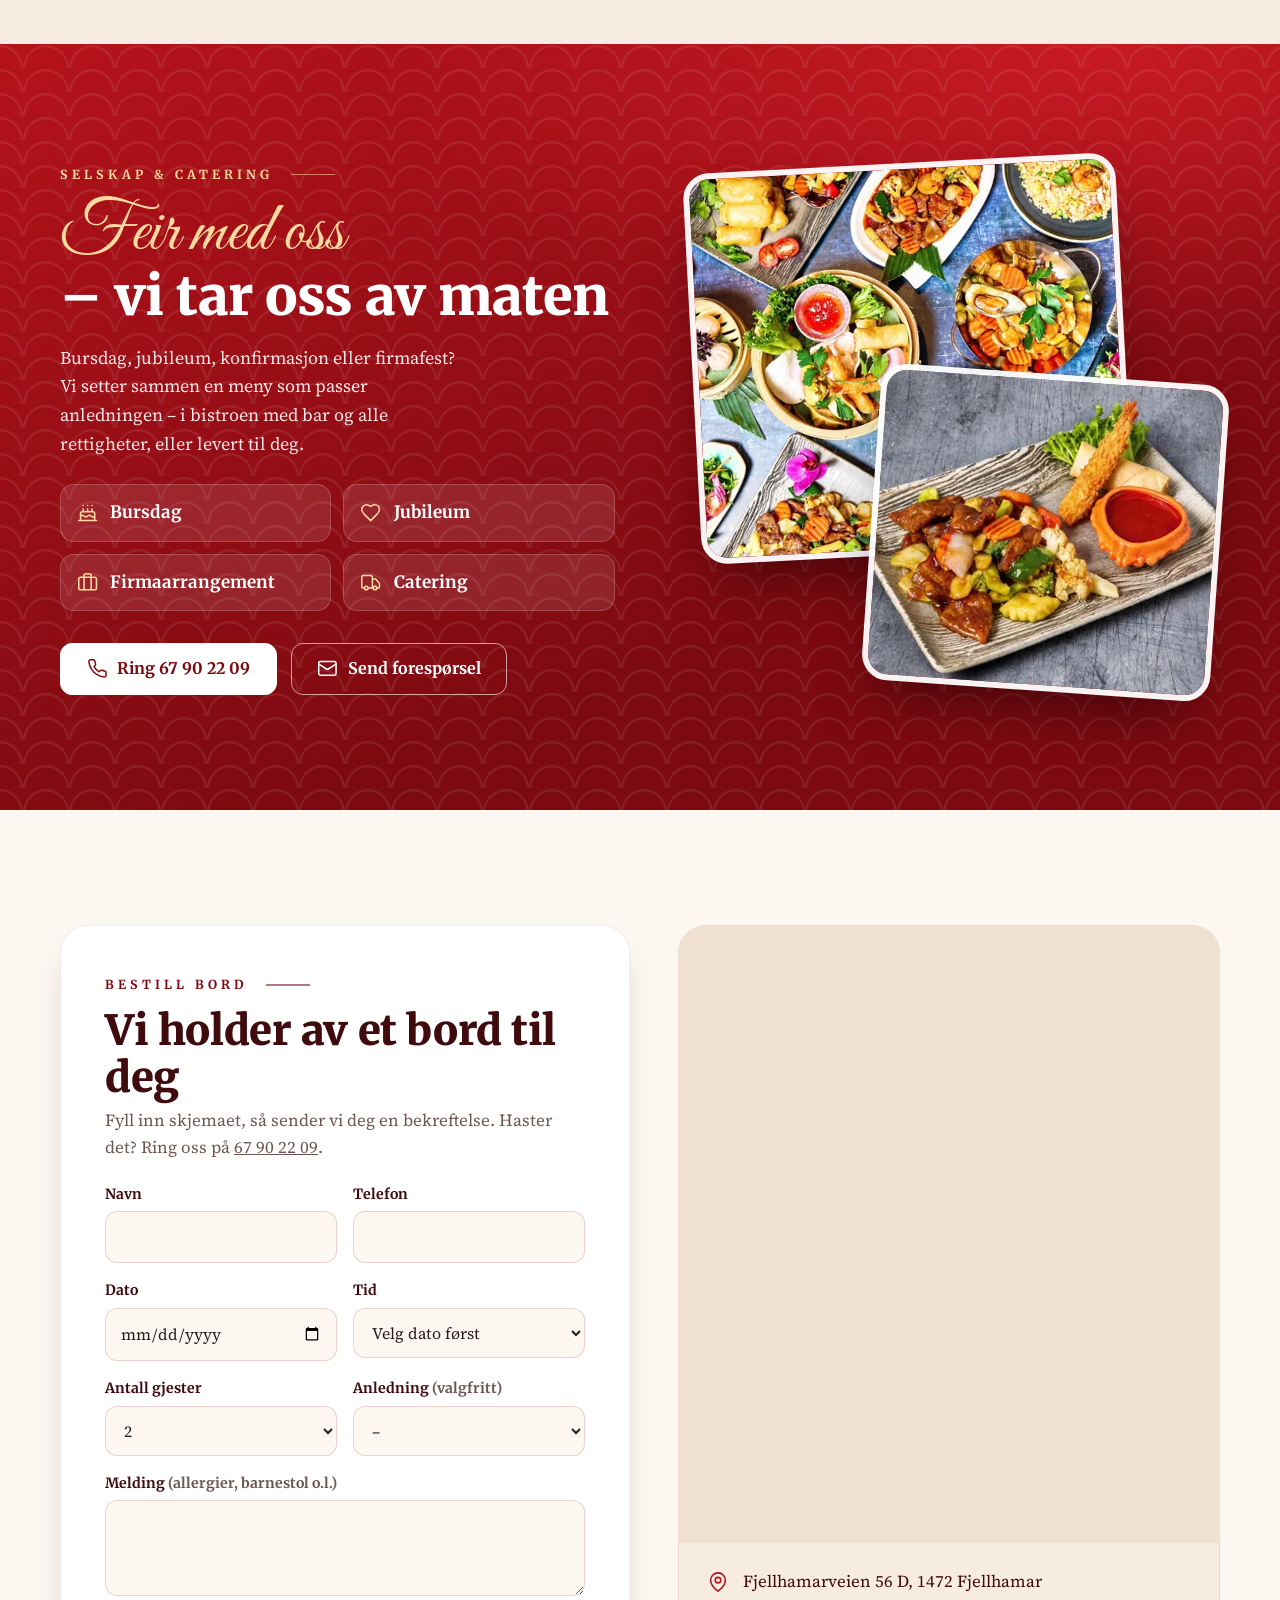
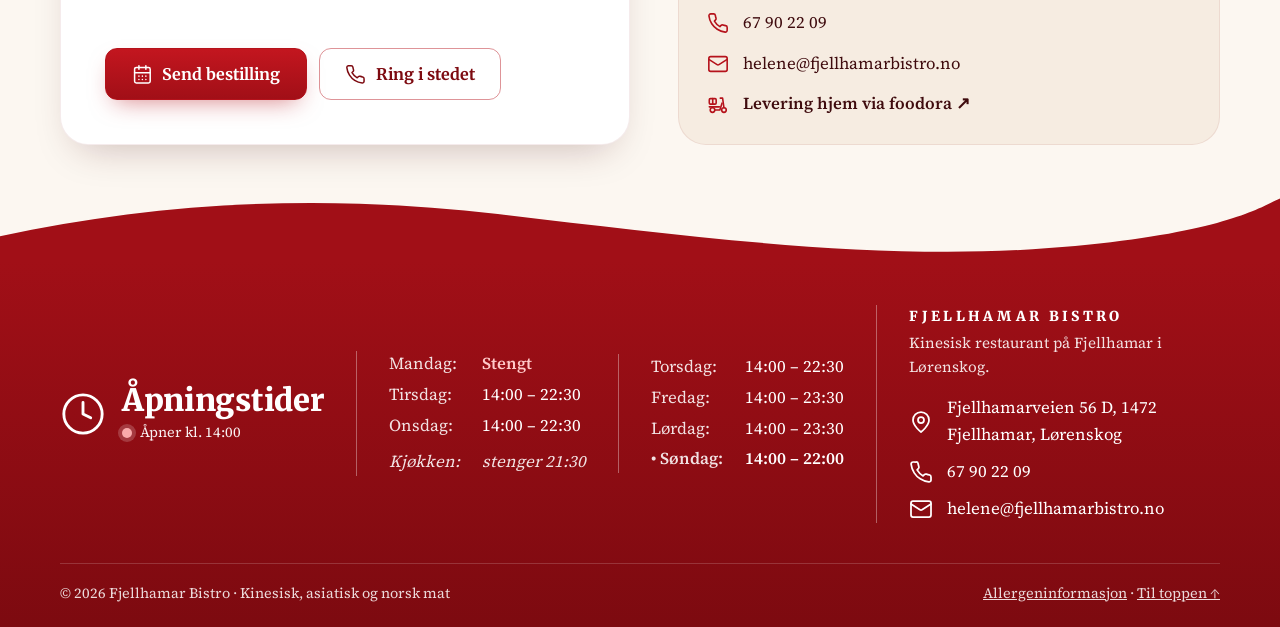
==== commit 43c34097: "Julemeny (sesongmeny) og gavekort - Sesongmeny i menu.json og admin (Meny → ★): på/av, periode, teks" ====
--- a/index.html
+++ b/index.html
@@ -52,7 +52,7 @@
   <symbol id="i-cal" viewBox="0 0 24 24"><rect x="3" y="4" width="18" height="18" rx="2"/><path d="M16 2v4M8 2v4M3 10h18M8 14h.01M12 14h.01M16 14h.01M8 18h.01M12 18h.01M16 18h.01"/></symbol>
   <symbol id="i-clock" viewBox="0 0 24 24"><circle cx="12" cy="12" r="10"/><path d="M12 6v6l4 2"/></symbol>
   <symbol id="i-pin" viewBox="0 0 24 24"><path d="M20 10c0 6-8 12-8 12s-8-6-8-12a8 8 0 0 1 16 0Z"/><circle cx="12" cy="10" r="3"/></symbol>
-  <symbol id="i-scooter" viewBox="0 0 24 24"><circle cx="6" cy="17" r="2.5"/><circle cx="18" cy="17" r="2.5"/><path d="M8.5 17h7M15 6h3l2 8M4 13h7l2-5h2M4 9h5"/></symbol>
+  <symbol id="i-scooter" viewBox="0 0 24 24"><rect x="2.5" y="5" width="7.5" height="6" rx="1.2"/><path d="M6.25 5v6"/><circle cx="6" cy="17.5" r="2.5"/><circle cx="18.5" cy="17.5" r="2.5"/><path d="M8.5 17.5h5.5l2.4-7.5"/><path d="M2.5 14h11"/><path d="M14.5 4.5h2.5l1.5 10.5"/></symbol>
   <symbol id="i-external" viewBox="0 0 24 24"><path d="M14 4h6v6M20 4l-9 9M18 14v5a1 1 0 0 1-1 1H5a1 1 0 0 1-1-1V7a1 1 0 0 1 1-1h5"/></symbol>
   <symbol id="i-mail" viewBox="0 0 24 24"><rect x="2" y="4" width="20" height="16" rx="2"/><path d="m22 7-8.97 5.7a1.94 1.94 0 0 1-2.06 0L2 7"/></symbol>
   <symbol id="i-utensils" viewBox="0 0 24 24"><path d="M3 2v7c0 1.1.9 2 2 2h4a2 2 0 0 0 2-2V2M7 2v20M21 15V2a5 5 0 0 0-5 5v6c0 1.1.9 2 2 2h3Zm0 0v7"/></symbol>
@@ -166,6 +166,58 @@
     </div>
   </section>
 
+  <!-- ===== AKTUELT: julemeny (fra admin, vises bare i perioden) + gavekort – i samme stil som «Husets favoritt» ===== -->
+  <section class="promos" aria-label="Aktuelt">
+    <div class="wrap promo-grid">
+      <article class="promo reveal" data-season-card hidden></article>
+      <article class="promo reveal reveal-d1">
+        <a class="promo__photo promo__photo--gift" href="gavekort.html" tabindex="-1" aria-hidden="true">
+          <span class="frame"><!-- Gavekort 300 / 500 / 1000 kr – tegnet i SVG (deles av forsiden og gavekort.html) -->
+<svg class="giftcards" viewBox="0 0 800 500" preserveAspectRatio="xMidYMid meet" role="img" aria-label="Gavekort fra Fjellhamar Bistro på 300, 500 og 1000 kroner">
+  <defs>
+    <linearGradient id="gc-300" x1="0" y1="0" x2="1" y2="1"><stop offset="0" stop-color="#fffaf2"/><stop offset="1" stop-color="#f3e3cc"/></linearGradient>
+    <linearGradient id="gc-500" x1="0" y1="0" x2="1" y2="1"><stop offset="0" stop-color="#c8161f"/><stop offset="1" stop-color="#7d0a10"/></linearGradient>
+    <linearGradient id="gc-1000" x1="0" y1="0" x2="1" y2="1"><stop offset="0" stop-color="#5a0a0e"/><stop offset="1" stop-color="#2b0507"/></linearGradient>
+    <filter id="gc-sh" x="-20%" y="-20%" width="140%" height="160%"><feDropShadow dx="0" dy="14" stdDeviation="14" flood-color="#3f0b0e" flood-opacity=".28"/></filter>
+  </defs>
+  <g transform="translate(240 180) rotate(-9)" filter="url(#gc-sh)">
+    <rect x="-170" y="-107" width="340" height="214" rx="18" fill="url(#gc-300)"/>
+    <rect x="-158" y="-95" width="316" height="190" rx="11" fill="none" stroke="#b5121b" stroke-opacity=".55" stroke-width="1.2"/>
+    <text x="-140" y="-58" font-family="Merriweather, Georgia, serif" font-weight="700" font-size="13" letter-spacing="4" fill="#7d0a10">GAVEKORT</text>
+    <text x="142" y="-44" text-anchor="end" font-family="Merriweather, Georgia, serif" font-weight="900" font-size="44" fill="#b5121b">300<tspan font-size="18" font-weight="700" dx="5">kr</tspan></text>
+    <text x="-142" y="72" font-family="'Great Vibes', 'Brush Script MT', cursive" font-size="36" fill="#b5121b">Fjellhamar Bistro</text>
+    <circle cx="122" cy="56" r="27" fill="#fff"/><image href="assets/logo/logo-128.webp" x="99" y="33" width="46" height="46"/>
+  </g>
+  <g transform="translate(560 175) rotate(8)" filter="url(#gc-sh)">
+    <rect x="-170" y="-107" width="340" height="214" rx="18" fill="url(#gc-1000)"/>
+    <rect x="-158" y="-95" width="316" height="190" rx="11" fill="none" stroke="#d9a441" stroke-opacity=".55" stroke-width="1.2"/>
+    <text x="-140" y="-58" font-family="Merriweather, Georgia, serif" font-weight="700" font-size="13" letter-spacing="4" fill="#ffd9a0">GAVEKORT</text>
+    <text x="142" y="-44" text-anchor="end" font-family="Merriweather, Georgia, serif" font-weight="900" font-size="44" fill="#ffd9a0">1000<tspan font-size="18" font-weight="700" dx="5">kr</tspan></text>
+    <text x="-142" y="72" font-family="'Great Vibes', 'Brush Script MT', cursive" font-size="36" fill="#ffd9a0">Fjellhamar Bistro</text>
+    <circle cx="122" cy="56" r="27" fill="#fff"/><image href="assets/logo/logo-128.webp" x="99" y="33" width="46" height="46"/>
+  </g>
+  <g transform="translate(400 330) rotate(-2)" filter="url(#gc-sh)">
+    <rect x="-170" y="-107" width="340" height="214" rx="18" fill="url(#gc-500)"/>
+    <rect x="-158" y="-95" width="316" height="190" rx="11" fill="none" stroke="#ffd9a0" stroke-opacity=".55" stroke-width="1.2"/>
+    <text x="-140" y="-58" font-family="Merriweather, Georgia, serif" font-weight="700" font-size="13" letter-spacing="4" fill="#fff">GAVEKORT</text>
+    <text x="142" y="-44" text-anchor="end" font-family="Merriweather, Georgia, serif" font-weight="900" font-size="44" fill="#fff">500<tspan font-size="18" font-weight="700" dx="5">kr</tspan></text>
+    <text x="-142" y="72" font-family="'Great Vibes', 'Brush Script MT', cursive" font-size="36" fill="#ffd9a0">Fjellhamar Bistro</text>
+    <circle cx="122" cy="56" r="27" fill="#fff"/><image href="assets/logo/logo-128.webp" x="99" y="33" width="46" height="46"/>
+  </g>
+</svg>
+</span>
+        </a>
+        <div class="promo__copy">
+          <span class="eyebrow eyebrow--left">Kommer snart</span>
+          <h2><span class="script">Gi bort</span>Gavekort</h2>
+          <p>Snart kan du gi bort en god middag hos oss – til jul, bursdag eller som en takk.</p>
+          <div class="meta"><span class="chip">300 kr</span><span class="chip">500 kr</span><span class="chip">1000 kr</span></div>
+          <a class="btn btn--ghost btn--pill btn--sm" href="gavekort.html">Les mer <svg class="icon"><use href="#i-arrow"/></svg></a>
+        </div>
+      </article>
+    </div>
+  </section>
+
   <!-- ===== HUSETS FAVORITTER ===== -->
   <section class="section signature" id="favoritter" aria-labelledby="fav-title">
     <div class="wrap">
@@ -370,6 +422,8 @@
   </div>
 </footer>
 
+<template id="tpl-season-art"><svg viewBox="0 0 400 500" preserveAspectRatio="xMidYMid slice" aria-hidden="true"><defs><radialGradient id="sg-gold" cx=".35" cy=".3" r=".8"><stop offset="0" stop-color="#fff1c9"/><stop offset=".45" stop-color="#e2b04f"/><stop offset="1" stop-color="#8f5f17"/></radialGradient><radialGradient id="sg-red" cx=".35" cy=".3" r=".85"><stop offset="0" stop-color="#ff6b6b"/><stop offset=".5" stop-color="#c3161f"/><stop offset="1" stop-color="#5a0a0e"/></radialGradient></defs><g fill="#fff" opacity=".35"><circle cx="40" cy="60" r="2"/><circle cx="360" cy="40" r="2.5"/><circle cx="70" cy="380" r="2"/><circle cx="340" cy="420" r="2"/><circle cx="30" cy="250" r="1.5"/><circle cx="380" cy="300" r="1.5"/><circle cx="160" cy="470" r="2"/><circle cx="260" cy="90" r="1.5"/></g><g stroke="#d9a441" stroke-width="1.5"><path d="M120 0v206M210 0v290M300 0v168"/></g><g transform="translate(120 248)"><rect x="-11" y="-50" width="22" height="13" rx="3" fill="#b8862f"/><circle r="40" fill="url(#sg-gold)"/><path d="M-38-10q38 14 76 0M-39 6q39 14 78 0" fill="none" stroke="#8f5f17" stroke-width="2" opacity=".55"/><ellipse cx="-14" cy="-16" rx="9" ry="5" fill="#fff" opacity=".45" transform="rotate(-30 -14 -16)"/></g><g transform="translate(210 344)"><rect x="-13" y="-62" width="26" height="15" rx="3" fill="#b8862f"/><circle r="52" fill="url(#sg-red)" stroke="#d9a441" stroke-width="2"/><path d="M-50-4l12 10 12-10 12 10 12-10 12 10 12-10 12 10 13-10" fill="none" stroke="#ffd9a0" stroke-width="2.5" stroke-linejoin="round"/><ellipse cx="-18" cy="-22" rx="12" ry="6" fill="#fff" opacity=".35" transform="rotate(-30 -18 -22)"/></g><g transform="translate(300 200)"><rect x="-9" y="-41" width="18" height="11" rx="3" fill="#b8862f"/><circle r="32" fill="url(#sg-gold)"/><circle r="7" cy="2" fill="#c3161f" opacity=".8"/><ellipse cx="-11" cy="-13" rx="7" ry="4" fill="#fff" opacity=".45" transform="rotate(-30 -11 -13)"/></g><g fill="#ffd9a0"><path d="M60 140l3 9 9 3-9 3-3 9-3-9-9-3 9-3z"/><path d="M345 330l2.5 7.5 7.5 2.5-7.5 2.5-2.5 7.5-2.5-7.5-7.5-2.5 7.5-2.5z"/><path d="M95 440l2 6 6 2-6 2-2 6-2-6-6-2 6-2z"/><path d="M262 450l2 6 6 2-6 2-2 6-2-6-6-2 6-2z" opacity=".7"/></g></svg></template>
+
 
 <script src="assets/js/site-data.js"></script>
 <script src="assets/js/menu-data.js"></script>
--- a/assets/css/style.css
+++ b/assets/css/style.css
@@ -787,8 +787,8 @@
 /* Hjemlevering via foodora (av/på og lenke i admin → Åpningstider). Ingen priser her – bevisst. */
 .delivery-strip { display: flex; align-items: center; gap: 14px; flex-wrap: wrap; margin: 14px 0 0; padding: 12px 14px 12px 16px; border: 1px dashed rgba(181, 18, 27, 0.35); border-radius: 14px; background: #fff; }
 .delivery-strip + .allergen-bar { margin-top: 16px; }
-.delivery-strip__ico { flex: none; width: 38px; height: 38px; border-radius: 50%; display: grid; place-items: center; background: var(--cream-2); color: var(--red); }
-.delivery-strip__ico .icon { width: 20px; height: 20px; }
+.delivery-strip__ico { flex: none; width: 46px; height: 46px; border-radius: 50%; display: grid; place-items: center; background: var(--cream-2); color: var(--red); }
+.delivery-strip__ico .icon { width: 26px; height: 26px; stroke-width: 1.9; }
 .delivery-strip p { margin: 0; flex: 1 1 220px; font-size: 0.95rem; color: var(--ink); line-height: 1.4; }
 .delivery-strip p strong { color: var(--wine); }
 .delivery-strip p small { display: block; color: var(--muted); font-size: 0.85rem; }
@@ -797,9 +797,107 @@
 .delivery-strip__link:focus-visible { outline: 2px solid var(--red); outline-offset: 2px; }
 .delivery-strip__link .icon { width: 15px; height: 15px; }
 .visit-info a.visit-delivery { font-weight: 700; }
-.hero-delivery { display: flex; align-items: center; flex-wrap: wrap; gap: 4px 8px; margin: 22px 0 0; font-size: 1rem; color: var(--muted); }
-.hero-delivery .icon { width: 20px; height: 20px; color: var(--red); margin-right: 2px; }
+.hero-delivery { display: flex; align-items: center; flex-wrap: wrap; gap: 4px 10px; margin: 22px 0 0; font-size: 1.02rem; color: var(--ink); }
+.hero-delivery .icon { flex: none; box-sizing: content-box; width: 30px; height: 30px; padding: 9px; border-radius: 50%; background: #fff; border: 1.5px solid rgba(181, 18, 27, 0.3); color: var(--red); stroke-width: 1.9; margin-right: 4px; box-shadow: var(--shadow-sm); }
 .hero-delivery a { color: var(--red-deep); font-weight: 700; text-decoration: underline; text-decoration-color: rgba(181, 18, 27, 0.35); text-underline-offset: 3px; }
 .hero-delivery a:hover { text-decoration-color: currentColor; }
 .seg button .ta-sub { margin-left: -8px; } /* knappen har gap: 8px; &nbsp; gir mellomrommet */
 @media (max-width: 640px) { .ta-sub { display: none; } }
+
+/* ---------- Sesongmeny (julemeny o.l.) – styres i admin ---------- */
+/* Forsiden: «Aktuelt» – julemeny + gavekort i samme formspråk som «Husets favoritt» (organisk bilde, rundt merke, skriveskrift) */
+.promos { padding-block: clamp(8px, 2vw, 24px) clamp(8px, 2vw, 24px); }
+.promo__copy .eyebrow { white-space: nowrap; letter-spacing: 0.24em; }
+.promo-grid { display: grid; grid-template-columns: repeat(2, minmax(0, 1fr)); }
+.promo-grid:has(> [hidden]) { grid-template-columns: minmax(0, 640px); justify-content: center; }
+.promo { display: grid; grid-template-columns: clamp(150px, 15vw, 200px) minmax(0, 1fr); gap: clamp(20px, 2.6vw, 36px); align-items: center; padding: 8px clamp(16px, 3vw, 44px); }
+.promo[hidden] { display: none; }
+.promo + .promo { border-left: 1px solid var(--line); }
+.promo__photo { position: relative; display: block; }
+.promo__photo .frame { position: relative; display: block; aspect-ratio: 1; overflow: hidden; border-radius: 42% 58% 54% 46% / 48% 44% 56% 52%; box-shadow: var(--shadow); transition: border-radius 0.8s var(--ease); }
+.promo + .promo .promo__photo .frame { border-radius: 55% 45% 48% 52% / 46% 56% 44% 54%; }
+.promo__photo:hover .frame { border-radius: 50% 50% 46% 54% / 52% 48% 52% 48%; }
+.promo__photo .frame > img, .promo__photo .frame > svg { position: absolute; inset: 0; width: 100%; height: 100%; object-fit: cover; }
+.promo__photo--art .frame { background: radial-gradient(circle at 50% 35%, #c81a24 0%, var(--red-deep) 55%, var(--wine) 100%); }
+.promo__photo--gift .frame { background: radial-gradient(120% 90% at 50% 30%, #fffaf2 0%, var(--cream-2) 65%, var(--cream-3) 100%); }
+.promo__photo--gift .frame > svg { transform: scale(1.3); }
+.promo__photo .price-badge { width: 86px; right: -10px; top: -6px; transform: rotate(8deg); outline-offset: -9px; border-width: 3px; }
+.promo__photo .price-badge small { font-size: 0.58rem; letter-spacing: 0.14em; margin-bottom: 3px; }
+.promo__photo .price-badge strong { font-size: 1.2rem; }
+.promo__copy h2 { font-size: clamp(1.9rem, 2.8vw, 2.5rem); font-weight: 900; color: var(--wine); letter-spacing: -0.02em; line-height: 1; margin: 12px 0 10px; }
+.promo__copy h2 .script { display: block; font-size: 1.15em; margin-bottom: 0.02em; }
+.promo__copy p { margin: 0 0 14px; color: var(--muted); max-width: 42ch; }
+.promo__copy .meta { display: flex; gap: 8px; flex-wrap: wrap; margin-bottom: 16px; }
+.promo__copy .btn .icon { width: 1em; height: 1em; }
+@media (max-width: 960px) {
+  .promo-grid { grid-template-columns: 1fr; max-width: 640px; margin-inline: auto; }
+  .promo + .promo { border-left: 0; border-top: 1px solid var(--line); margin-top: 20px; padding-top: 28px; }
+}
+@media (max-width: 520px) {
+  .promo { grid-template-columns: 118px minmax(0, 1fr); gap: 18px; padding-inline: 0; align-items: start; }
+  .promo__photo { margin-top: 6px; }
+  .promo__photo .price-badge { width: 66px; right: -12px; top: -12px; outline-offset: -7px; }
+  .promo__photo .price-badge small { font-size: 0.48rem; letter-spacing: 0.1em; }
+  .promo__photo .price-badge strong { font-size: 0.95rem; }
+  .promo__copy .eyebrow { font-size: 0.68rem; letter-spacing: 0.16em; gap: 10px; }
+  .promo__copy .eyebrow::after { width: 24px; }
+  .promo__copy .meta .chip { padding: 4px 10px; font-size: 0.82rem; }
+  .promo__copy .meta { gap: 6px; }
+  .promo__copy p { font-size: 0.98rem; }
+}
+
+/* Egen side: gavekort.html */
+.gift-hero .shape { background: radial-gradient(120% 100% at 60% 40%, #fffaf2 0%, var(--cream-2) 55%, var(--cream-3) 100%); }
+.gift-hero .shape::after { display: none; }
+.gift-hero .shape svg { position: absolute; left: 12%; top: 8%; width: 80%; height: 84%; }
+.gift-hero .hero-cta { justify-content: center; }
+.gift-hero .hero-copy .season-pill { margin: 0 0 26px !important; }
+.gift-amounts { display: grid; grid-template-columns: repeat(3, minmax(0, 1fr)); gap: clamp(12px, 2.4vw, 28px); max-width: 900px; margin-inline: auto; }
+.gift-amount { background: #fff; border: 1px solid rgba(125, 10, 16, 0.1); border-radius: 22px; box-shadow: var(--shadow-sm); padding: 26px 16px 22px; text-align: center; }
+.gift-amount small { display: block; font-size: 0.76rem; letter-spacing: 0.18em; text-transform: uppercase; color: var(--muted); }
+.gift-amount strong { display: block; font-family: var(--f-display); font-weight: 900; font-size: clamp(1.9rem, 4vw, 3rem); line-height: 1.1; margin: 6px 0 2px; color: var(--red); font-variant-numeric: tabular-nums; }
+.gift-amount span { color: var(--muted); font-size: 0.95rem; }
+.gift-steps { list-style: none; margin: 0 auto; padding: 0; display: grid; grid-template-columns: repeat(3, minmax(0, 1fr)); gap: clamp(16px, 2.4vw, 28px); max-width: 1040px; counter-reset: step; }
+.gift-steps li { position: relative; background: #fff; border-radius: 22px; padding: 28px 24px 26px; border: 1px solid rgba(125, 10, 16, 0.1); box-shadow: var(--shadow-sm); }
+.gift-steps li::before { counter-increment: step; content: counter(step); position: absolute; right: 22px; top: 12px; font-family: var(--f-display); font-weight: 900; font-size: 2.6rem; line-height: 1; color: rgba(181, 18, 27, 0.12); }
+.gift-steps .ico { width: 54px; height: 54px; border-radius: 50%; display: grid; place-items: center; background: var(--cream-2); color: var(--red); margin-bottom: 14px; }
+.gift-steps .ico .icon { width: 26px; height: 26px; }
+.gift-steps h3 { font-size: 1.25rem; font-weight: 900; color: var(--wine); margin-bottom: 6px; }
+.gift-steps p { margin: 0; color: var(--muted); }
+.gift-terms { max-width: 760px; margin: clamp(40px, 5vw, 64px) auto 0; padding: 26px 28px; border-radius: 22px; background: #fff; border: 1px dashed rgba(125, 10, 16, 0.25); }
+.gift-terms h3 { font-size: 1.2rem; font-weight: 900; margin-bottom: 12px; }
+.gift-terms ul { margin: 0; padding: 0; list-style: none; display: grid; gap: 8px; }
+.gift-terms li { position: relative; padding-left: 28px; }
+.gift-terms li::before { content: ""; position: absolute; left: 4px; top: 0.45em; width: 12px; height: 7px; border-left: 2px solid var(--red); border-bottom: 2px solid var(--red); transform: rotate(-45deg); }
+@media (max-width: 860px) { .gift-steps { grid-template-columns: 1fr; max-width: 520px; } }
+@media (max-width: 900px) { .gift-hero .hero-copy { text-align: center; } }
+@media (max-width: 420px) { .gift-amount { padding: 20px 8px 16px; } .gift-amount small { letter-spacing: 0.1em; font-size: 0.68rem; } }
+
+/* Egen side: julemeny.html */
+.xmas-hero .hero-title .script { white-space: normal; font-size: clamp(3.4rem, 6.4vw, 6rem); line-height: 1.05; padding-top: 0.15em; }
+.xmas-hero .hero-copy .season-pill { margin: 0 0 26px !important; }
+.xmas-hero .hero-cta { justify-content: center; }
+.xmas-hero .hero-media img { transform: none; object-position: 50% 50%; }
+.xmas-hero .shape--art { background: radial-gradient(circle at 50% 35%, #c81a24 0%, var(--red-deep) 55%, var(--wine) 100%); }
+.xmas-hero .shape--art::after { display: none; }
+.xmas-hero .shape svg { position: absolute; inset: 0; width: 100%; height: 100%; }
+.xmas-empty { text-align: center; color: var(--muted); }
+.xmas-foot { margin-top: 40px; padding: 26px 28px; border-radius: 22px; background: var(--cream-2); display: flex; align-items: center; justify-content: space-between; gap: 16px 24px; flex-wrap: wrap; }
+.xmas-foot p { margin: 0; color: var(--muted); max-width: 60ch; }
+.xmas-foot .actions { display: flex; gap: 12px; flex-wrap: wrap; }
+.menu-item .price small { display: block; margin-top: 2px; font-family: var(--f-body); font-weight: 600; font-size: 0.68rem; letter-spacing: 0.08em; text-transform: uppercase; color: var(--muted); }
+@media (max-width: 900px) { .xmas-hero .hero-copy { text-align: center; } }
+@media (max-width: 480px) { .season-pill { font-size: 0.82rem !important; padding: 5px 12px; } }
+
+/* Menysiden */
+.cat-pill--season { border-color: var(--gold); background: #fff7e6; }
+.cat-pill--season::before { content: "★"; color: var(--gold); margin-right: 8px; font-size: 0.9em; }
+.cat-pill--season.is-active::before { color: #ffd9a0; }
+.ornament--star { fill: var(--gold); stroke: none; }
+.menu-section--season .section-head p { max-width: 52ch; margin-inline: auto; }
+.season-pill { display: inline-block; margin-top: 14px !important; padding: 6px 16px; border-radius: 999px; background: #fff7e6; border: 1px solid rgba(217, 164, 65, 0.6); color: var(--red-deep) !important; font-size: 0.92rem !important; }
+.season-banner { margin: 0 0 28px; border-radius: var(--radius-lg); overflow: hidden; aspect-ratio: 21 / 8; box-shadow: var(--shadow); }
+.season-banner img { width: 100%; height: 100%; object-fit: cover; }
+@media (max-width: 640px) { .season-banner { aspect-ratio: 16 / 10; } }
+.menu-item .desc { margin: 3px 0 0; font-size: 0.95rem; line-height: 1.4; color: var(--ink); }
+.menu-item .desc + .en { margin-top: 2px; font-size: 0.85rem; color: var(--muted); font-style: italic; }
